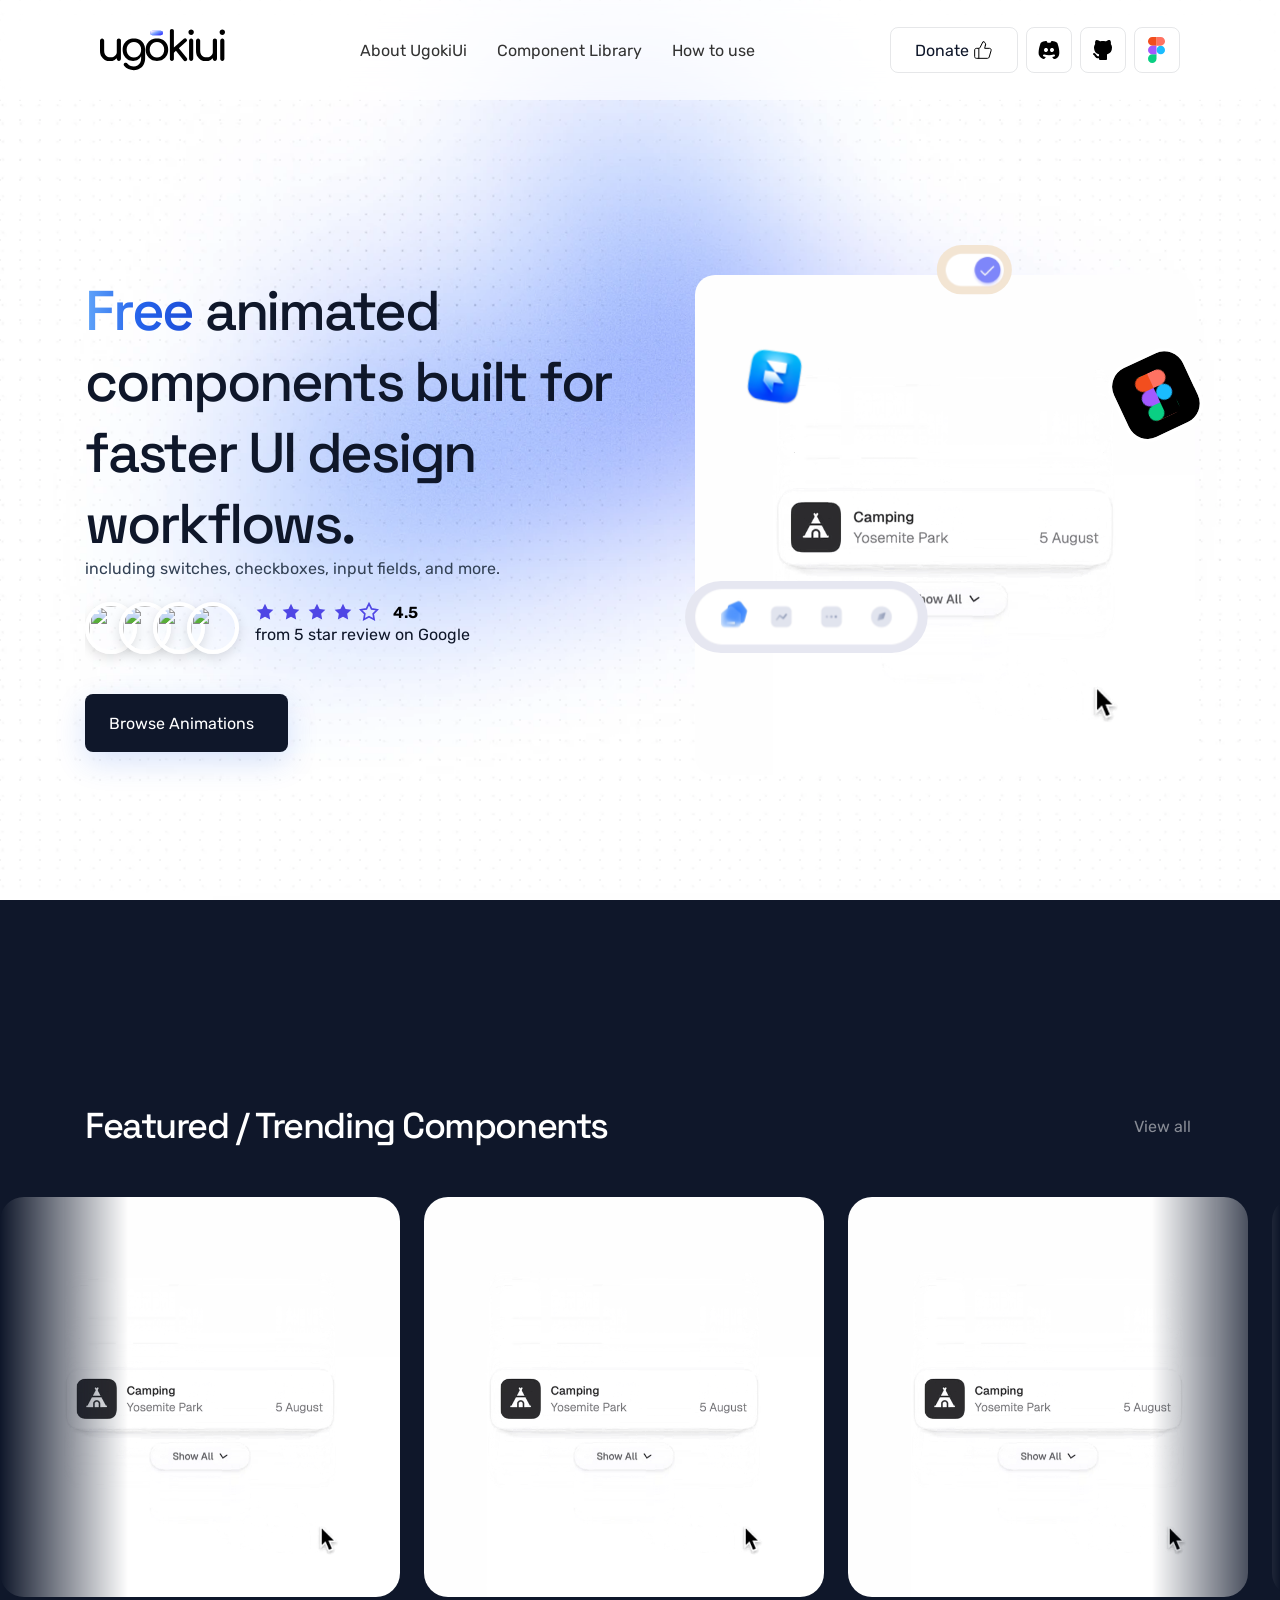
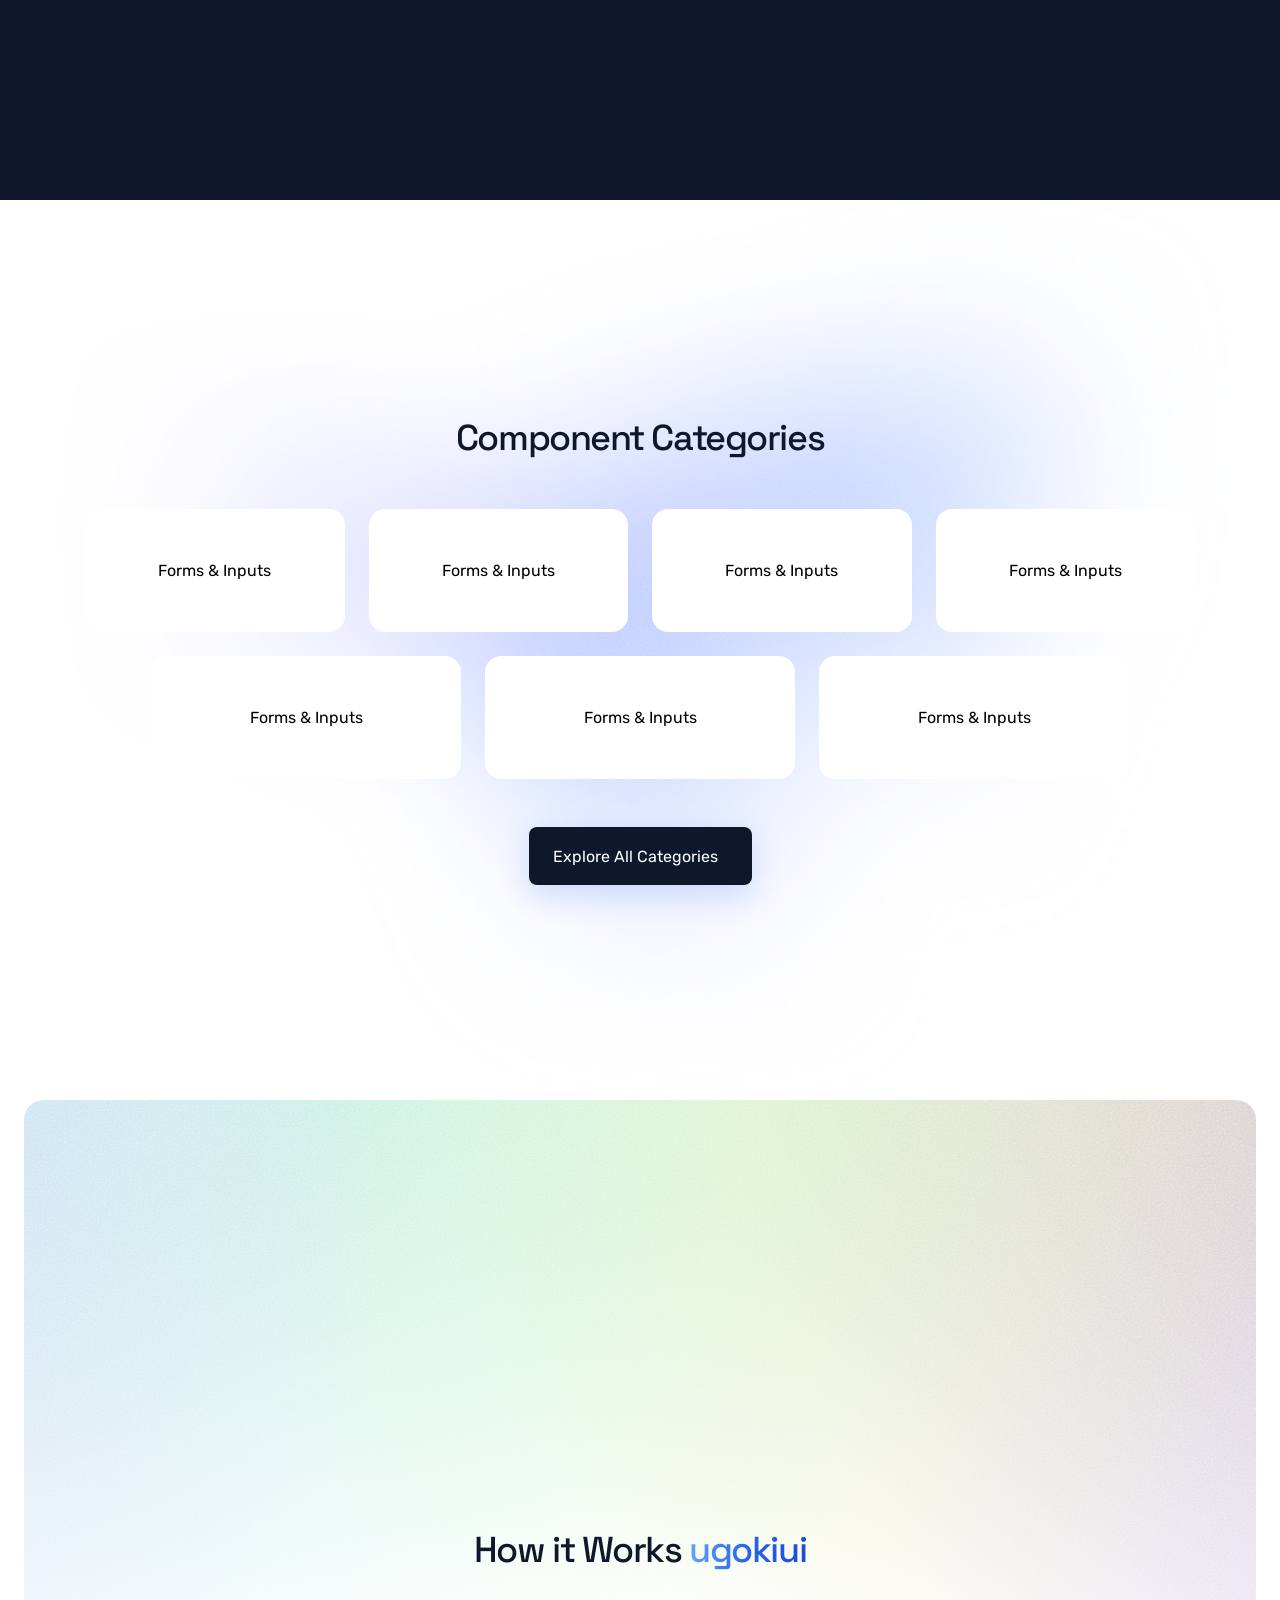
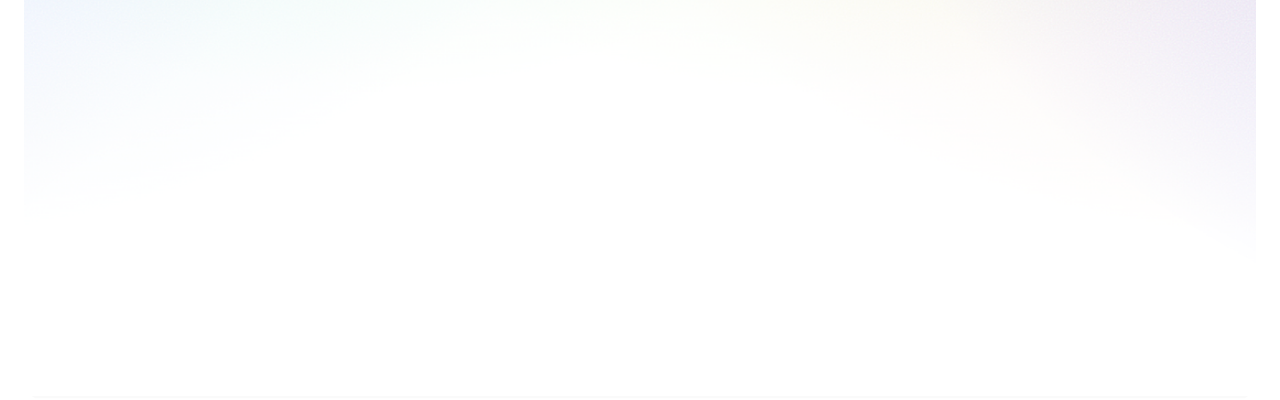
==== index.html @ d713efec "update" ====
<!DOCTYPE html>
<html lang="en">

<head>
    <meta charset="UTF-8">
    <meta name="viewport" content="width=device-width, initial-scale=1.0">
    <title>UgokiUi</title>
    <link rel="stylesheet" href="css/style.css">
    <link href="https://fonts.googleapis.com/css2?family=Comfortaa:wght@300..700&display=swap" rel="stylesheet">
    <link rel="stylesheet" href="https://cdn.jsdelivr.net/npm/@tabler/icons-webfont@latest/dist/tabler-icons.min.css" />
</head>

<body>
    <!-- bg -->
    <canvas id="dotGrid"></canvas>
    <!-- end -->

    <header>
        <a href="/">
            <img src="img/logo.svg" class="logo" alt="">
        </a>
        <div class="d-none d-lg-block">
            <div class="menu">
                <a href="/about.html">About UgokiUi</a>
                <a href="/component-library.html">Component Library</a>
                <a href="/how-to-use.html">How to use</a>
            </div>
        </div>
        <div class="d-none d-lg-block">
            <div class="cta-header">
                <a href="#" class="bt-s-auto g-1">
                    Donate
                    <img src="img/thumb.svg" alt="">
                </a>
                <a href="#" class="bt-icon">
                    <img src="img/discod.svg" alt="">
                </a>
                <a href="#" class="bt-icon">
                    <img src="img/github.svg" alt="">
                </a>
                <a href="#" class="bt-icon">
                    <img src="img/figma.svg" alt="">
                </a>
            </div>
        </div>
        <div class="d-lg-none">
            <a href="#" class="bt-icon" onclick="openMenu()">
                <i class="ti ti-menu-3"></i>
            </a>
        </div>
    </header>

    <!-- offcanvas -->
    <div class="offcanvas-backdrop" id="backdrop" onclick="closeMenu()"></div>
    <!-- Offcanvas -->
    <div class="offcanvas" id="offcanvas">

        <div class="offcanvas-header">

            <button class="close-btn" onclick="closeMenu()">
                ✕
            </button>
        </div>

        <nav class="offcanvas-menu">
            <a href="#">About UgokiUi</a>
            <a href="#">Component Library</a>
            <a href="#">How to use</a>
            <div class="small">
                <a href="#">FAQ</a>
                <a href="#">New Releases</a>
                <a href="#">Donate</a>
                <a href="#">Terms and Conditions</a>
            </div>

            <div class="cta-header d-flex g-2">
                <a href="#" class="bt-icon">
                    <img src="img/discod.svg" alt="">
                </a>
                <a href="#" class="bt-icon">
                    <img src="img/github.svg" alt="">
                </a>
                <a href="#" class="bt-icon">
                    <img src="img/figma.svg" alt="">
                </a>
            </div>
        </nav>

    </div>

    <section class="section-h section-bg top-padding-mb">
        <div class="container">
            <div class="row d-flex align-items-centerw">
                <div class="col-lg-6 text-center text-lg-start">
                    <h1>
                        <span class="gradient-text">Free</span> animated components built for faster UI design
                        workflows.
                    </h1>
                    <p>including switches, checkboxes, input fields, and more.</p>

                    <div class="review-box py-24 d-flex justify-content-center justify-content-lg-start">
                        <div class="avatar-group">
                            <img class="avatar"
                                src="https://images.unsplash.com/photo-1500648767791-00dcc994a43e?q=80&w=300" alt="">
                            <img class="avatar"
                                src="https://images.unsplash.com/photo-1506794778202-cad84cf45f1d?q=80&w=300" alt="">
                            <img class="avatar"
                                src="https://images.unsplash.com/photo-1517841905240-472988babdf9?q=80&w=300" alt="">
                            <img class="avatar"
                                src="https://images.unsplash.com/photo-1494790108377-be9c29b29330?q=80&w=300" alt="">
                        </div>
                        <div class="review-content">
                            <div class="stars">
                                <div class="star-icons">
                                    <svg class="star" viewBox="0 0 24 24">
                                        <path
                                            d="M12 2L15.09 8.26L22 9.27L17 14.14L18.18 21.02L12 17.77L5.82 21.02L7 14.14L2 9.27L8.91 8.26L12 2Z" />
                                    </svg>
                                    <svg class="star" viewBox="0 0 24 24">
                                        <path
                                            d="M12 2L15.09 8.26L22 9.27L17 14.14L18.18 21.02L12 17.77L5.82 21.02L7 14.14L2 9.27L8.91 8.26L12 2Z" />
                                    </svg>
                                    <svg class="star" viewBox="0 0 24 24">
                                        <path
                                            d="M12 2L15.09 8.26L22 9.27L17 14.14L18.18 21.02L12 17.77L5.82 21.02L7 14.14L2 9.27L8.91 8.26L12 2Z" />
                                    </svg>
                                    <svg class="star" viewBox="0 0 24 24">
                                        <path
                                            d="M12 2L15.09 8.26L22 9.27L17 14.14L18.18 21.02L12 17.77L5.82 21.02L7 14.14L2 9.27L8.91 8.26L12 2Z" />
                                    </svg>
                                    <svg class="star-outline" viewBox="0 0 24 24">
                                        <path
                                            d="M12 2L15.09 8.26L22 9.27L17 14.14L18.18 21.02L12 17.77L5.82 21.02L7 14.14L2 9.27L8.91 8.26L12 2Z" />
                                    </svg>
                                </div>
                                <span class="rating">4.5</span>
                            </div>
                            <p class="review-text">
                                from 5 star review on Google
                            </p>
                        </div>
                    </div>

                    <div class="d-flex mt-16 justify-content-center justify-content-lg-start">
                        <a href="#" class="btn-primary">Browse Animations<i class="ti ti-layout-grid"></i></a>
                    </div>
                </div>
                <div class="col-lg-6 d-none d-lg-block">
                    <div class="d-flex justify-content-end position-relative">
                        <div class="overflow-top">
                            <img class="floating-frame" src="img/frame.svg" alt="">
                        </div>
                        <div class="box-anima">
                            <img src="img/animation.gif" class="hero-img" alt="">
                        </div>
                    </div>
                </div>
            </div>
        </div>
    </section>

    <section class="section-h flex-column bg-navy">
        <div class="container">
            <div
                class="d-flex justify-content-between mb-48 flex-column flex-lg-row align-items-center g-4 text-center text-lg-start">
                <h3 class="text-white">Featured / Trending Components</h3>
                <a href="#" class="text-white opacity-50 d-flex align-items-center">View all&nbsp;<i
                        class="ti ti-arrow-up-right"></i></a>
            </div>
        </div>
        <div class="slider-viewport"
            style="width: 100%; overflow: hidden; position: relative; mask-image: linear-gradient(to right, transparent, #000 10%, #000 90%, transparent); -webkit-mask-image: linear-gradient(to right, transparent, #000 10%, #000 90%, transparent);">
            <div class="slider-track"
                style="display: flex; gap: 1.5rem; width: max-content; animation: infiniteScroll 25s linear infinite;">
                <img class="slider-card-img" src="img/animation.gif" alt="Camping Component">
                <img class="slider-card-img" src="img/animation.gif" alt="User Research Accordion">
                <img class="slider-card-img" src="img/animation.gif" alt="Email Notification Component">
                <img class="slider-card-img" src="img/animation.gif" alt="AI Hexagon Generator">
                <img class="slider-card-img" src="img/animation.gif" alt="Camping Component Copy">
                <img class="slider-card-img" src="img/animation.gif" alt="User Research Accordion Copy">
                <img class="slider-card-img" src="img/animation.gif" alt="Email Notification Component Copy">
                <img class="slider-card-img" src="img/animation.gif" alt="AI Hexagon Generator Copy">
            </div>
        </div>
    </section>


    <section class="section-h bg-category position-relative">
        <div class="container">
            <h3 class="text-dark text-center mb-48">Component Categories</h3>
            <div class="d-flex flex-column flex-lg-row g-4 justify-content-center">
                <div class="box-category">Forms & Inputs</div>
                <div class="box-category">Forms & Inputs</div>
                <div class="box-category">Forms & Inputs</div>
                <div class="box-category">Forms & Inputs</div>
            </div>
            <div class="d-flex flex-column flex-lg-row g-4 justify-content-center mt-24">
                <div class="box-category">Forms & Inputs</div>
                <div class="box-category">Forms & Inputs</div>
                <div class="box-category">Forms & Inputs</div>
            </div>
            <div class="d-flex mt-16 justify-content-center mt-48">
                <a href="#" class="btn-primary">Explore All Categories<i class="ti ti-layout-grid"></i></a>
            </div>
        </div>
    </section>


    <section class="section-h p-24">
        <div class="section-c">
            <h3>How it Works <span class="gradient-text">ugokiui</span></h3>
        </div>
    </section>

    <!-- script -->
    <script src="js/main.js"></script>
    <!-- end -->
</body>

</html>
---- css/style.css ----
@charset "UTF-8";
/* =========================
   Basic Typography
========================= */
@import url("https://fonts.googleapis.com/css2?family=Rubik:ital,wght@0,300..900;1,300..900&family=Space+Grotesk:wght@300..700&display=swap");
body {
  margin: 0;
  padding: 0;
}

/* =========================
   Paragraph
========================= */
p {
  margin: 0;
  font-size: 16px;
  color: #334155;
}

/* =========================
   Links
========================= */
a {
  color: inherit;
  text-decoration: none;
  transition: 0.3s ease;
}

a:hover {
  opacity: 0.8;
}

/* =========================
   Lists
========================= */
ul,
ol {
  margin: 0 0 16px 24px;
  padding: 0;
}

li {
  margin-bottom: 8px;
  color: #334155;
}

/* =========================
   Images
========================= */
img {
  max-width: 100%;
  height: auto;
  display: block;
}

/* =========================
   Buttons
========================= */
button {
  font: inherit;
  border: none;
  outline: none;
  cursor: pointer;
  background: none;
}

/* =========================
   Inputs
========================= */
input,
textarea,
select {
  width: 100%;
  font: inherit;
  border-radius: 8px;
  padding: 12px 16px;
  outline: none;
  transition: 0.3s ease;
}

input:focus,
textarea:focus,
select:focus {
  border-color: #2563EB;
  box-shadow: 0 0 0 4px rgba(37, 99, 235, 0.12);
}

/* =========================================
   Opacity Utilities
========================================= */
.opacity-0 {
  opacity: 0;
}

.opacity-10 {
  opacity: 0.1;
}

.opacity-20 {
  opacity: 0.2;
}

.opacity-30 {
  opacity: 0.3;
}

.opacity-40 {
  opacity: 0.4;
}

.opacity-50 {
  opacity: 0.5;
}

.opacity-60 {
  opacity: 0.6;
}

.opacity-70 {
  opacity: 0.7;
}

.opacity-80 {
  opacity: 0.8;
}

.opacity-90 {
  opacity: 0.9;
}

.opacity-100 {
  opacity: 1;
}

/* =========================================
   Responsive Opacity
========================================= */
/* SM */
@media (min-width: 576px) {
  .opacity-sm-0 {
    opacity: 0;
  }
  .opacity-sm-25 {
    opacity: 0.25;
  }
  .opacity-sm-50 {
    opacity: 0.5;
  }
  .opacity-sm-75 {
    opacity: 0.75;
  }
  .opacity-sm-100 {
    opacity: 1;
  }
}
/* MD */
@media (min-width: 768px) {
  .opacity-md-0 {
    opacity: 0;
  }
  .opacity-md-25 {
    opacity: 0.25;
  }
  .opacity-md-50 {
    opacity: 0.5;
  }
  .opacity-md-75 {
    opacity: 0.75;
  }
  .opacity-md-100 {
    opacity: 1;
  }
}
/* LG */
@media (min-width: 992px) {
  .opacity-lg-0 {
    opacity: 0;
  }
  .opacity-lg-25 {
    opacity: 0.25;
  }
  .opacity-lg-50 {
    opacity: 0.5;
  }
  .opacity-lg-75 {
    opacity: 0.75;
  }
  .opacity-lg-100 {
    opacity: 1;
  }
}
/* XL */
@media (min-width: 1200px) {
  .opacity-xl-0 {
    opacity: 0;
  }
  .opacity-xl-25 {
    opacity: 0.25;
  }
  .opacity-xl-50 {
    opacity: 0.5;
  }
  .opacity-xl-75 {
    opacity: 0.75;
  }
  .opacity-xl-100 {
    opacity: 1;
  }
}
.bt-icon {
  display: flex;
  align-items: center;
  justify-content: center;
  width: 46px;
  height: 46px;
  border-radius: var(--xs);
  border: 1px solid rgba(15, 23, 42, 0.1);
  color: var(--black);
  transition: background-color 0.3s ease;
  font-size: 24px;
}
.bt-icon:hover {
  background: rgba(15, 23, 42, 0.05);
  opacity: 0.8;
}

.bt-s-auto {
  display: flex;
  align-items: center;
  justify-content: center;
  width: -moz-fit-content;
  width: fit-content;
  padding: 0px var(--md);
  height: 46px;
  border-radius: var(--xs);
  border: 1px solid rgba(15, 23, 42, 0.1);
  color: var(--black);
  transition: background-color 0.3s ease;
}
.bt-s-auto:hover {
  background: rgba(15, 23, 42, 0.05);
  opacity: 0.8;
}

.btn-primary {
  display: flex;
  flex-direction: row;
  justify-content: center;
  align-items: center;
  padding: 16px 24px;
  gap: 10px;
  width: -moz-fit-content;
  width: fit-content;
  height: 58px;
  background: #0F172A;
  border-radius: 8px;
  flex: none;
  order: 2;
  flex-grow: 0;
  color: var(--white);
  transition: all 0.2s cubic-bezier(0.4, 0, 0.2, 1);
  box-shadow: 0 10px 30px rgba(37, 99, 235, 0.18);
}
.btn-primary i {
  transition: all 0.2s cubic-bezier(0.4, 0, 0.2, 1);
}
.btn-primary:hover {
  background-color: var(--color-primary);
}
.btn-primary:hover i {
  padding-left: 4px;
}

header {
  position: fixed;
  top: 0;
  left: 0;
  width: 100%;
  z-index: 9999;
  background: rgba(255, 255, 255, 0.6);
  backdrop-filter: blur(16px);
  height: 100px;
  padding: 0px var(--md);
  display: flex;
  align-items: center;
  justify-content: space-between;
}
header .menu {
  display: flex;
  align-items: center;
  gap: 30px;
}
header .menu a {
  font-size: 16px;
  font-weight: 400;
  color: #333;
  transition: color 0.3s ease;
}
header .menu a:hover {
  color: #007BFF;
}
header .cta-header {
  display: flex;
  align-items: center;
  gap: var(--xs);
}
header .logo {
  height: 32px;
}
@media (min-width: 992px) {
  header .logo {
    height: 42px;
  }
}
@media (min-width: 992px) {
  header {
    padding: 0px 100px;
  }
}

:root {
  /* Primary Colors */
  --color-primary: #2563eb;
  --color-primary-light: #60a5fa;
  --color-primary-dark: #1d4ed8;
  /* Secondary Colors */
  --color-secondary: #7c3aed;
  --color-secondary-light: #a78bfa;
  --color-secondary-dark: #5b21b6;
  /* Neutral Colors */
  --white: #ffffff;
  --black: #0F172A;
  /* Gray Scale */
  --color-gray-50: #f9fafb;
  --color-gray-100: #f3f4f6;
  --color-gray-200: #e5e7eb;
  --color-gray-300: #d1d5db;
  --color-gray-400: #9ca3af;
  --color-gray-500: #6b7280;
  --color-gray-600: #4b5563;
  --color-gray-700: #374151;
  --color-gray-800: #1f2937;
  --color-gray-900: #111827;
  /* Status Colors */
  --color-success: #16a34a;
  --color-warning: #f59e0b;
  --color-danger: #dc2626;
  --color-info: #0ea5e9;
  /* Background Colors */
  --color-bg: #ffffff;
  --color-bg-secondary: #f3f4f6;
  /* Text Colors */
  --color-text: #111827;
  --color-text-light: #6b7280;
  --color-heading: #000000;
  /* Border */
  --color-border: #e5e7eb;
}

.bg-navy {
  background-color: #0F172A;
}

.text-white {
  color: var(--white);
}

body {
  margin: 0;
  font-family: "Rubik", sans-serif;
}

h1,
h2,
h3,
h4,
h5,
h6 {
  font-family: "Space Grotesk", sans-serif;
  margin: 0;
}

h1 {
  font-style: normal;
  font-weight: 500;
  font-size: 36px;
  letter-spacing: -0.04em;
  color: var(--black);
}
@media (min-width: 992px) {
  h1 {
    font-size: 56px;
  }
}

h3 {
  font-style: normal;
  font-weight: 500;
  font-size: 26px;
  letter-spacing: -0.04em;
  color: var(--black);
}
@media (min-width: 992px) {
  h3 {
    font-size: 36px;
  }
}

.gradient-text {
  background: linear-gradient(90deg, #60A5FA 0%, #2563EB 50%, #1D4ED8 100%);
  -webkit-background-clip: text;
  -webkit-text-fill-color: transparent;
  background-clip: text;
  color: transparent;
}

/* =========================================
   Text Align Responsive
========================================= */
/* XS */
.text-start {
  text-align: left;
}

.text-center {
  text-align: center;
}

.text-end {
  text-align: right;
}

/* SM */
@media (min-width: 576px) {
  .text-sm-start {
    text-align: left;
  }
  .text-sm-center {
    text-align: center;
  }
  .text-sm-end {
    text-align: right;
  }
}
/* MD */
@media (min-width: 768px) {
  .text-md-start {
    text-align: left;
  }
  .text-md-center {
    text-align: center;
  }
  .text-md-end {
    text-align: right;
  }
}
/* LG */
@media (min-width: 992px) {
  .text-lg-start {
    text-align: left;
  }
  .text-lg-center {
    text-align: center;
  }
  .text-lg-end {
    text-align: right;
  }
}
/* XL */
@media (min-width: 1200px) {
  .text-xl-start {
    text-align: left;
  }
  .text-xl-center {
    text-align: center;
  }
  .text-xl-end {
    text-align: right;
  }
}
.section-h {
  height: auto;
  padding: 100px 0px;
  width: 100%;
  display: flex;
  align-items: center;
  justify-content: center;
}
@media (min-width: 992px) {
  .section-h {
    height: 100vh;
    padding: 0px;
  }
}

.section-bg {
  background-image: url(../img/banner-bg.webp);
  background-position: center;
  background-size: cover;
}

.top-padding-mb {
  padding-top: 150px;
}

.bg-category {
  background-image: url(../img/bg-category.png);
  background-position: center;
  background-size: cover;
}

.box-category {
  width: 100%;
  height: 123px;
  background: #FFFFFF;
  border: 2px solid rgba(255, 255, 255, 0.4);
  border-radius: 16px;
  display: flex;
  align-items: center;
  justify-content: center;
}
@media (min-width: 992px) {
  .box-category {
    width: 310px;
  }
}

.section-c {
  background-image: url(../img/bg-steps.png);
  background-size: cover;
  background-position: center;
  width: 100%;
  height: 100vh;
  display: flex;
  justify-content: center;
  align-items: center;
  border-radius: 20px;
}

canvas {
  display: none;
  position: absolute;
  top: 0;
  left: 0;
}

@media (min-width: 992px) {
  canvas {
    display: block;
    top: 0;
    left: 0;
  }
}
.box-anima {
  max-width: 500px;
  height: 500px;
  overflow: hidden;
  border-radius: 20px;
  position: relative;
}

.overflow-top {
  position: absolute;
  top: -30px;
  left: 30px;
  width: 100%;
  height: 100%;
  z-index: 999;
}

/* =========================
   Smooth Floating Animation
========================= */
.floating-frame {
  display: block;
  animation: floating 6s ease-in-out infinite;
  will-change: transform;
}

/* =========================
   Animation
========================= */
@keyframes floating {
  0% {
    transform: translateY(0px) rotate(0deg);
  }
  50% {
    transform: translateY(-12px) rotate(1deg);
  }
  100% {
    transform: translateY(0px) rotate(0deg);
  }
}
/* Stop the scrolling loop when a user hovers over the images */
.slider-track:hover {
  animation-play-state: paused !important;
}

/* Standardized Card Image Dimensions & Styling */
.slider-card-img {
  width: 400px;
  height: 400px;
  -o-object-fit: contain;
     object-fit: contain;
  /* Ensures images scale cleanly without clipping */
  border-radius: 24px;
  flex-shrink: 0;
  -webkit-user-select: none;
     -moz-user-select: none;
          user-select: none;
  /* Prevents dragging glitches while clicking around */
}

/* Core Infinite Scroll Animation */
@keyframes infiniteScroll {
  0% {
    transform: translateX(0);
  }
  100% {
    /* Calculations: 4 distinct images * 320px width + 4 gaps * 24px (1.5rem) = -1376px */
    transform: translateX(-1376px);
  }
}
/* Space for scrolling */
.scroll-section {
  opacity: 0;
  transform: scale(0.8);
  transition: all 0.8s ease;
}

.scroll-section.show {
  opacity: 1;
  transform: scale(1);
}

/* =========================
   Menu Button
========================= */
.menu-btn {
  margin: 40px;
  padding: 14px 24px;
  border: none;
  border-radius: 12px;
  background: #0F172A;
  color: #ffffff;
  font-size: 16px;
  font-weight: 600;
  cursor: pointer;
  transition: background 0.3s ease, transform 0.3s ease;
}

.menu-btn:hover {
  transform: translateY(-2px);
}

/* =========================
   Backdrop
========================= */
.offcanvas-backdrop {
  position: fixed;
  inset: 0;
  background: rgba(15, 23, 42, 0.35);
  backdrop-filter: blur(10px);
  -webkit-backdrop-filter: blur(10px);
  opacity: 0;
  visibility: hidden;
  transition: opacity 0.35s ease, visibility 0.35s ease;
  z-index: 999;
}

.offcanvas-backdrop.active {
  opacity: 1;
  visibility: visible;
}

/* =========================
   Offcanvas
========================= */
.offcanvas {
  position: fixed;
  inset: 0;
  width: 100%;
  height: 100vh;
  padding: 32px;
  background: rgba(255, 255, 255, 0.75);
  backdrop-filter: blur(18px);
  -webkit-backdrop-filter: blur(18px);
  border-left: 1px solid rgba(255, 255, 255, 0.2);
  opacity: 0;
  visibility: hidden;
  transform: scale(0.96);
  transition: opacity 0.35s ease, transform 0.35s ease, visibility 0.35s ease;
  z-index: 11111;
  overflow-y: auto;
  box-shadow: 0 10px 40px rgba(0, 0, 0, 0.15);
}
.offcanvas .cta-header {
  padding: 0px 18px;
  margin-top: 24px;
}

.offcanvas.active {
  opacity: 1;
  visibility: visible;
  transform: scale(1);
}

/* =========================
   Header
========================= */
.offcanvas-header {
  display: flex;
  align-items: center;
  justify-content: flex-end;
  margin-bottom: 40px;
}

/* =========================
   Close Button
========================= */
.close-btn {
  width: 42px;
  height: 42px;
  display: flex;
  align-items: center;
  justify-content: center;
  border: none;
  border-radius: 50%;
  background: #e2e8f0;
  color: #0F172A;
  cursor: pointer;
  font-size: 18px;
  transition: background 0.3s ease, transform 0.3s ease;
}

.close-btn:hover {
  background: #cbd5e1;
  transform: rotate(90deg);
}

/* =========================
   Navigation
========================= */
.offcanvas-menu {
  display: flex;
  flex-direction: column;
}

/* Main Links */
.offcanvas-menu > a {
  display: block;
  padding: 14px 18px;
  border-radius: 14px;
  text-decoration: none;
  color: #0F172A;
  font-size: 32px;
  font-weight: 500;
  opacity: 0;
  transform: translateY(24px);
  transition: opacity 0.5s ease, transform 0.5s ease, background 0.3s ease;
}

/* Hover */
.offcanvas-menu > a:hover {
  background: rgba(15, 23, 42, 0.08);
  transform: translateX(4px);
}

/* Show Animation */
.offcanvas.active .offcanvas-menu > a {
  opacity: 1;
  transform: translateY(0);
}

/* Delay */
.offcanvas.active .offcanvas-menu > a:nth-child(1) {
  transition-delay: 0.1s;
}

.offcanvas.active .offcanvas-menu > a:nth-child(2) {
  transition-delay: 0.2s;
}

.offcanvas.active .offcanvas-menu > a:nth-child(3) {
  transition-delay: 0.3s;
}

.offcanvas.active .offcanvas-menu > a:nth-child(4) {
  transition-delay: 0.4s;
}

/* =========================
   Small Menu
========================= */
.small {
  display: flex;
  flex-direction: column;
  gap: 4px;
  margin-top: 32px;
}

/* Small Links */
.small a {
  display: block;
  padding: 8px 18px;
  border-radius: 12px;
  text-decoration: none;
  color: #0F172A;
  font-size: 16px;
  font-weight: 400;
  opacity: 0;
  transform: translateY(20px);
  transition: opacity 0.5s ease, transform 0.5s ease, background 0.3s ease;
}

/* Hover */
.small a:hover {
  background: rgba(15, 23, 42, 0.08);
  transform: translateX(4px);
}

/* Show Animation */
.offcanvas.active .small a {
  opacity: 1;
  transform: translateY(0);
}

/* Delay */
.offcanvas.active .small a:nth-child(1) {
  transition-delay: 0.5s;
}

.offcanvas.active .small a:nth-child(2) {
  transition-delay: 0.6s;
}

.offcanvas.active .small a:nth-child(3) {
  transition-delay: 0.7s;
}

.offcanvas.active .cta-header a:nth-child(3) {
  transition-delay: 0.8s;
}

/* =========================
   Mobile
========================= */
@media (max-width: 576px) {
  .offcanvas {
    padding: 24px;
  }
  .offcanvas-menu > a {
    font-size: 28px;
  }
  .small {
    margin-top: 24px;
  }
  .small a {
    font-size: 15px;
  }
}
/* =========================================
   Bootstrap Style Grid System (Mobile First)
   ========================================= */
/* Reset */
*,
*::before,
*::after {
  box-sizing: border-box;
}

/* Container */
.container,
.container-fluid {
  width: 100%;
  padding-right: 15px;
  padding-left: 15px;
  margin-right: auto;
  margin-left: auto;
}

/* Fixed Containers */
@media (min-width: 576px) {
  .container {
    max-width: 540px;
  }
}
@media (min-width: 768px) {
  .container {
    max-width: 720px;
  }
}
@media (min-width: 992px) {
  .container {
    max-width: 960px;
  }
}
@media (min-width: 1200px) {
  .container {
    max-width: 1140px;
  }
}
@media (min-width: 1400px) {
  .container {
    max-width: 1320px;
  }
}
/* Row */
.row {
  display: flex;
  flex-wrap: wrap;
  margin-right: -15px;
  margin-left: -15px;
}

/* Columns Base */
[class*=col-] {
  position: relative;
  width: 100%;
  padding-right: 15px;
  padding-left: 15px;
}

/* =========================================
   Extra Small (default)
   ========================================= */
.col-1 {
  width: 8.333333%;
}

.col-2 {
  width: 16.666667%;
}

.col-3 {
  width: 25%;
}

.col-4 {
  width: 33.333333%;
}

.col-5 {
  width: 41.666667%;
}

.col-6 {
  width: 50%;
}

.col-7 {
  width: 58.333333%;
}

.col-8 {
  width: 66.666667%;
}

.col-9 {
  width: 75%;
}

.col-10 {
  width: 83.333333%;
}

.col-11 {
  width: 91.666667%;
}

.col-12 {
  width: 100%;
}

/* =========================================
   Small ≥576px
   ========================================= */
@media (min-width: 576px) {
  .col-sm-1 {
    width: 8.333333%;
  }
  .col-sm-2 {
    width: 16.666667%;
  }
  .col-sm-3 {
    width: 25%;
  }
  .col-sm-4 {
    width: 33.333333%;
  }
  .col-sm-5 {
    width: 41.666667%;
  }
  .col-sm-6 {
    width: 50%;
  }
  .col-sm-7 {
    width: 58.333333%;
  }
  .col-sm-8 {
    width: 66.666667%;
  }
  .col-sm-9 {
    width: 75%;
  }
  .col-sm-10 {
    width: 83.333333%;
  }
  .col-sm-11 {
    width: 91.666667%;
  }
  .col-sm-12 {
    width: 100%;
  }
}
/* =========================================
   Medium ≥768px
   ========================================= */
@media (min-width: 768px) {
  .col-md-1 {
    width: 8.333333%;
  }
  .col-md-2 {
    width: 16.666667%;
  }
  .col-md-3 {
    width: 25%;
  }
  .col-md-4 {
    width: 33.333333%;
  }
  .col-md-5 {
    width: 41.666667%;
  }
  .col-md-6 {
    width: 50%;
  }
  .col-md-7 {
    width: 58.333333%;
  }
  .col-md-8 {
    width: 66.666667%;
  }
  .col-md-9 {
    width: 75%;
  }
  .col-md-10 {
    width: 83.333333%;
  }
  .col-md-11 {
    width: 91.666667%;
  }
  .col-md-12 {
    width: 100%;
  }
}
/* =========================================
   Large ≥992px
   ========================================= */
@media (min-width: 992px) {
  .col-lg-1 {
    width: 8.333333%;
  }
  .col-lg-2 {
    width: 16.666667%;
  }
  .col-lg-3 {
    width: 25%;
  }
  .col-lg-4 {
    width: 33.333333%;
  }
  .col-lg-5 {
    width: 41.666667%;
  }
  .col-lg-6 {
    width: 50%;
  }
  .col-lg-7 {
    width: 58.333333%;
  }
  .col-lg-8 {
    width: 66.666667%;
  }
  .col-lg-9 {
    width: 75%;
  }
  .col-lg-10 {
    width: 83.333333%;
  }
  .col-lg-11 {
    width: 91.666667%;
  }
  .col-lg-12 {
    width: 100%;
  }
}
/* =========================================
   Extra Large ≥1200px
   ========================================= */
@media (min-width: 1200px) {
  .col-xl-1 {
    width: 8.333333%;
  }
  .col-xl-2 {
    width: 16.666667%;
  }
  .col-xl-3 {
    width: 25%;
  }
  .col-xl-4 {
    width: 33.333333%;
  }
  .col-xl-5 {
    width: 41.666667%;
  }
  .col-xl-6 {
    width: 50%;
  }
  .col-xl-7 {
    width: 58.333333%;
  }
  .col-xl-8 {
    width: 66.666667%;
  }
  .col-xl-9 {
    width: 75%;
  }
  .col-xl-10 {
    width: 83.333333%;
  }
  .col-xl-11 {
    width: 91.666667%;
  }
  .col-xl-12 {
    width: 100%;
  }
}
/* =========================================
   XXL ≥1400px
   ========================================= */
@media (min-width: 1400px) {
  .col-xxl-1 {
    width: 8.333333%;
  }
  .col-xxl-2 {
    width: 16.666667%;
  }
  .col-xxl-3 {
    width: 25%;
  }
  .col-xxl-4 {
    width: 33.333333%;
  }
  .col-xxl-5 {
    width: 41.666667%;
  }
  .col-xxl-6 {
    width: 50%;
  }
  .col-xxl-7 {
    width: 58.333333%;
  }
  .col-xxl-8 {
    width: 66.666667%;
  }
  .col-xxl-9 {
    width: 75%;
  }
  .col-xxl-10 {
    width: 83.333333%;
  }
  .col-xxl-11 {
    width: 91.666667%;
  }
  .col-xxl-12 {
    width: 100%;
  }
}
/* =========================================
   Auto Columns
   ========================================= */
.col {
  flex: 1 0 0%;
}

/* =========================================
   Alignment Utilities
   ========================================= */
.justify-content-start {
  justify-content: flex-start;
}

.justify-content-center {
  justify-content: center;
}

.justify-content-end {
  justify-content: flex-end;
}

.justify-content-between {
  justify-content: space-between;
}

.align-items-start {
  align-items: flex-start;
}

.align-items-center {
  align-items: center;
}

.align-items-end {
  align-items: flex-end;
}

/* =========================================
   Gap Utilities
   ========================================= */
.g-0 {
  gap: 0;
}

.g-1 {
  gap: 0.25rem;
}

.g-2 {
  gap: 0.5rem;
}

.g-3 {
  gap: 1rem;
}

.g-4 {
  gap: 1.5rem;
}

.g-5 {
  gap: 3rem;
}

/* =========================================
   Display Utilities
   xs = default
   sm = 576px
   md = 768px
   lg = 992px
   xl = 1200px
========================================= */
/* XS (Default) */
.d-none {
  display: none;
}

.d-block {
  display: block;
}

.d-flex {
  display: flex;
}

.d-inline {
  display: inline;
}

/* SM */
@media (min-width: 576px) {
  .d-sm-none {
    display: none;
  }
  .d-sm-block {
    display: block;
  }
  .d-sm-flex {
    display: flex;
  }
  .d-sm-inline {
    display: inline;
  }
}
/* MD */
@media (min-width: 768px) {
  .d-md-none {
    display: none;
  }
  .d-md-block {
    display: block;
  }
  .d-md-flex {
    display: flex;
  }
  .d-md-inline {
    display: inline;
  }
}
/* LG */
@media (min-width: 992px) {
  .d-lg-none {
    display: none;
  }
  .d-lg-block {
    display: block;
  }
  .d-lg-flex {
    display: flex;
  }
  .d-lg-inline {
    display: inline;
  }
}
/* XL */
@media (min-width: 1200px) {
  .d-xl-none {
    display: none;
  }
  .d-xl-block {
    display: block;
  }
  .d-xl-flex {
    display: flex;
  }
  .d-xl-inline {
    display: inline;
  }
}
:root {
  /* Spacing Scale */
  --xs: 8px;
  --sm: 16px;
  --md: 24px;
  --lg: 46px;
  --xl: 96px;
}

/* =========================
   Review Box
========================= */
.review-box {
  display: flex;
  align-items: center;
  gap: 16px;
  position: relative;
  overflow: hidden;
}

/* Dot Pattern */
.review-box::before {
  content: "";
  position: absolute;
  inset: 0;
  background-image: radial-gradient(rgba(15, 23, 42, 0.08) 1px, transparent 1px);
  background-size: 20px 20px;
  opacity: 0.4;
  pointer-events: none;
}

/* =========================
   Avatars
========================= */
.avatar-group {
  display: flex;
  align-items: center;
  position: relative;
  z-index: 2;
}

.avatar {
  width: 52px;
  height: 52px;
  -o-object-fit: cover;
     object-fit: cover;
  border-radius: 50%;
  border: 4px solid #ffffff;
  margin-left: -18px;
  box-shadow: 0 4px 12px rgba(0, 0, 0, 0.12);
}

.avatar:first-child {
  margin-left: 0;
}

/* =========================
   Content
========================= */
.review-content {
  position: relative;
  z-index: 2;
}

.stars {
  display: flex;
  align-items: center;
  gap: 14px;
  margin-bottom: 2px;
}

.star-icons {
  display: flex;
  gap: 6px;
}

.star {
  width: 20px;
  height: 20px;
  fill: #4F46E5;
}

.star-outline {
  width: 20px;
  height: 20px;
  fill: none;
  stroke: #4F46E5;
  stroke-width: 2;
}

.rating {
  font-size: 16px;
  font-weight: 600;
  color: #000000;
}

.review-text {
  font-size: 16px;
  line-height: 1.4;
  color: #0F172A;
}

/* =========================
   Responsive
========================= */
@media (max-width: 768px) {
  .review-box {
    flex-direction: column;
    gap: 20px;
  }
  .avatar {
    width: 50px;
    height: 50px;
  }
  .star,
  .star-outline {
    width: 20px;
    height: 20px;
  }
  .rating {
    font-size: 24px;
  }
  .review-text {
    font-size: 16px;
  }
}
@media (min-width: 992px) {
  .review-box {
    align-items: flex-start;
  }
}
/* =========================================
   Responsive Spacing Utilities

   xs = default
   sm = 576px
   md = 768px
   lg = 992px
   xl = 1200px
========================================= */
/* =========================================
   XS (Default)
========================================= */
/* Padding */
.p-4 {
  padding: 4px;
}

.p-8 {
  padding: 8px;
}

.p-16 {
  padding: 16px;
}

.p-24 {
  padding: 24px;
}

.p-48 {
  padding: 48px;
}

.p-96 {
  padding: 96px;
}

/* Padding Top */
.pt-4 {
  padding-top: 4px;
}

.pt-8 {
  padding-top: 8px;
}

.pt-16 {
  padding-top: 16px;
}

.pt-24 {
  padding-top: 24px;
}

.pt-48 {
  padding-top: 48px;
}

.pt-96 {
  padding-top: 96px;
}

/* Padding Bottom */
.pb-4 {
  padding-bottom: 4px;
}

.pb-8 {
  padding-bottom: 8px;
}

.pb-16 {
  padding-bottom: 16px;
}

.pb-24 {
  padding-bottom: 24px;
}

.pb-48 {
  padding-bottom: 48px;
}

.pb-96 {
  padding-bottom: 96px;
}

/* Padding Left */
.pl-4 {
  padding-left: 4px;
}

.pl-8 {
  padding-left: 8px;
}

.pl-16 {
  padding-left: 16px;
}

.pl-24 {
  padding-left: 24px;
}

.pl-48 {
  padding-left: 48px;
}

.pl-96 {
  padding-left: 96px;
}

/* Padding Right */
.pr-4 {
  padding-right: 4px;
}

.pr-8 {
  padding-right: 8px;
}

.pr-16 {
  padding-right: 16px;
}

.pr-24 {
  padding-right: 24px;
}

.pr-48 {
  padding-right: 48px;
}

.pr-96 {
  padding-right: 96px;
}

/* Margin */
.m-4 {
  margin: 4px;
}

.m-8 {
  margin: 8px;
}

.m-16 {
  margin: 16px;
}

.m-24 {
  margin: 24px;
}

.m-48 {
  margin: 48px;
}

.m-96 {
  margin: 96px;
}

/* Margin Top */
.mt-4 {
  margin-top: 4px;
}

.mt-8 {
  margin-top: 8px;
}

.mt-16 {
  margin-top: 16px;
}

.mt-24 {
  margin-top: 24px;
}

.mt-48 {
  margin-top: 48px;
}

.mt-96 {
  margin-top: 96px;
}

/* Margin Bottom */
.mb-4 {
  margin-bottom: 4px;
}

.mb-8 {
  margin-bottom: 8px;
}

.mb-16 {
  margin-bottom: 16px;
}

.mb-24 {
  margin-bottom: 24px;
}

.mb-48 {
  margin-bottom: 48px;
}

.mb-96 {
  margin-bottom: 96px;
}

/* =========================================
   SM ≥576px
========================================= */
@media (min-width: 576px) {
  .p-sm-4 {
    padding: 4px;
  }
  .p-sm-8 {
    padding: 8px;
  }
  .p-sm-16 {
    padding: 16px;
  }
  .p-sm-24 {
    padding: 24px;
  }
  .p-sm-48 {
    padding: 48px;
  }
  .p-sm-96 {
    padding: 96px;
  }
  .m-sm-4 {
    margin: 4px;
  }
  .m-sm-8 {
    margin: 8px;
  }
  .m-sm-16 {
    margin: 16px;
  }
  .m-sm-24 {
    margin: 24px;
  }
  .m-sm-48 {
    margin: 48px;
  }
  .m-sm-96 {
    margin: 96px;
  }
}
/* =========================================
   MD ≥768px
========================================= */
@media (min-width: 768px) {
  .p-md-4 {
    padding: 4px;
  }
  .p-md-8 {
    padding: 8px;
  }
  .p-md-16 {
    padding: 16px;
  }
  .p-md-24 {
    padding: 24px;
  }
  .p-md-48 {
    padding: 48px;
  }
  .p-md-96 {
    padding: 96px;
  }
  .m-md-4 {
    margin: 4px;
  }
  .m-md-8 {
    margin: 8px;
  }
  .m-md-16 {
    margin: 16px;
  }
  .m-md-24 {
    margin: 24px;
  }
  .m-md-48 {
    margin: 48px;
  }
  .m-md-96 {
    margin: 96px;
  }
}
/* =========================================
   LG ≥992px
========================================= */
@media (min-width: 992px) {
  .p-lg-4 {
    padding: 4px;
  }
  .p-lg-8 {
    padding: 8px;
  }
  .p-lg-16 {
    padding: 16px;
  }
  .p-lg-24 {
    padding: 24px;
  }
  .p-lg-48 {
    padding: 48px;
  }
  .p-lg-96 {
    padding: 96px;
  }
  .m-lg-4 {
    margin: 4px;
  }
  .m-lg-8 {
    margin: 8px;
  }
  .m-lg-16 {
    margin: 16px;
  }
  .m-lg-24 {
    margin: 24px;
  }
  .m-lg-48 {
    margin: 48px;
  }
  .m-lg-96 {
    margin: 96px;
  }
}
/* =========================================
   XL ≥1200px
========================================= */
@media (min-width: 1200px) {
  .p-xl-4 {
    padding: 4px;
  }
  .p-xl-8 {
    padding: 8px;
  }
  .p-xl-16 {
    padding: 16px;
  }
  .p-xl-24 {
    padding: 24px;
  }
  .p-xl-48 {
    padding: 48px;
  }
  .p-xl-96 {
    padding: 96px;
  }
  .m-xl-4 {
    margin: 4px;
  }
  .m-xl-8 {
    margin: 8px;
  }
  .m-xl-16 {
    margin: 16px;
  }
  .m-xl-24 {
    margin: 24px;
  }
  .m-xl-48 {
    margin: 48px;
  }
  .m-xl-96 {
    margin: 96px;
  }
}
/* =========================================
   PY (Padding Y Axis)
========================================= */
/* XS */
.py-4 {
  padding-top: 4px;
  padding-bottom: 4px;
}

.py-8 {
  padding-top: 8px;
  padding-bottom: 8px;
}

.py-16 {
  padding-top: 16px;
  padding-bottom: 16px;
}

.py-24 {
  padding-top: 24px;
  padding-bottom: 24px;
}

.py-48 {
  padding-top: 48px;
  padding-bottom: 48px;
}

.py-96 {
  padding-top: 96px;
  padding-bottom: 96px;
}

/* SM */
@media (min-width: 576px) {
  .py-sm-4 {
    padding-top: 4px;
    padding-bottom: 4px;
  }
  .py-sm-8 {
    padding-top: 8px;
    padding-bottom: 8px;
  }
  .py-sm-16 {
    padding-top: 16px;
    padding-bottom: 16px;
  }
  .py-sm-24 {
    padding-top: 24px;
    padding-bottom: 24px;
  }
  .py-sm-48 {
    padding-top: 48px;
    padding-bottom: 48px;
  }
  .py-sm-96 {
    padding-top: 96px;
    padding-bottom: 96px;
  }
}
/* MD */
@media (min-width: 768px) {
  .py-md-4 {
    padding-top: 4px;
    padding-bottom: 4px;
  }
  .py-md-8 {
    padding-top: 8px;
    padding-bottom: 8px;
  }
  .py-md-16 {
    padding-top: 16px;
    padding-bottom: 16px;
  }
  .py-md-24 {
    padding-top: 24px;
    padding-bottom: 24px;
  }
  .py-md-48 {
    padding-top: 48px;
    padding-bottom: 48px;
  }
  .py-md-96 {
    padding-top: 96px;
    padding-bottom: 96px;
  }
}
/* LG */
@media (min-width: 992px) {
  .py-lg-4 {
    padding-top: 4px;
    padding-bottom: 4px;
  }
  .py-lg-8 {
    padding-top: 8px;
    padding-bottom: 8px;
  }
  .py-lg-16 {
    padding-top: 16px;
    padding-bottom: 16px;
  }
  .py-lg-24 {
    padding-top: 24px;
    padding-bottom: 24px;
  }
  .py-lg-48 {
    padding-top: 48px;
    padding-bottom: 48px;
  }
  .py-lg-96 {
    padding-top: 96px;
    padding-bottom: 96px;
  }
}
/* XL */
@media (min-width: 1200px) {
  .py-xl-4 {
    padding-top: 4px;
    padding-bottom: 4px;
  }
  .py-xl-8 {
    padding-top: 8px;
    padding-bottom: 8px;
  }
  .py-xl-16 {
    padding-top: 16px;
    padding-bottom: 16px;
  }
  .py-xl-24 {
    padding-top: 24px;
    padding-bottom: 24px;
  }
  .py-xl-48 {
    padding-top: 48px;
    padding-bottom: 48px;
  }
  .py-xl-96 {
    padding-top: 96px;
    padding-bottom: 96px;
  }
}
/* =========================================
   Position Utilities
========================================= */
/* Static */
.position-static {
  position: static;
}

/* Relative */
.position-relative {
  position: relative;
}

/* Absolute */
.position-absolute {
  position: absolute;
}

/* Fixed */
.position-fixed {
  position: fixed;
}

/* Sticky */
.position-sticky {
  position: sticky;
}

/* =========================================
   Top
========================================= */
.top-0 {
  top: 0;
}

.top-50 {
  top: 50%;
}

.top-100 {
  top: 100%;
}

/* =========================================
   Bottom
========================================= */
.bottom-0 {
  bottom: 0;
}

.bottom-50 {
  bottom: 50%;
}

.bottom-100 {
  bottom: 100%;
}

/* =========================================
   Left
========================================= */
.left-0 {
  left: 0;
}

.left-50 {
  left: 50%;
}

.left-100 {
  left: 100%;
}

/* =========================================
   Right
========================================= */
.right-0 {
  right: 0;
}

.right-50 {
  right: 50%;
}

.right-100 {
  right: 100%;
}

/* =========================================
   Center Position
========================================= */
.translate-middle {
  transform: translate(-50%, -50%);
}

.translate-middle-x {
  transform: translateX(-50%);
}

.translate-middle-y {
  transform: translateY(-50%);
}

/* =========================================
   Z-Index
========================================= */
.z-0 {
  z-index: 0;
}

.z-1 {
  z-index: 1;
}

.z-10 {
  z-index: 10;
}

.z-100 {
  z-index: 100;
}

.z-1000 {
  z-index: 1000;
}

/* =========================================
   Example
========================================= */
/*

<div class="position-relative">

    <div class="position-absolute top-0 right-0">
        Badge
    </div>

</div>

*/
/* =========================================
   Display Flex
========================================= */
.d-flex {
  display: flex;
}

.d-inline-flex {
  display: inline-flex;
}

/* =========================================
   Flex Direction
========================================= */
.flex-row {
  flex-direction: row;
}

.flex-column {
  flex-direction: column;
}

.flex-row-reverse {
  flex-direction: row-reverse;
}

.flex-column-reverse {
  flex-direction: column-reverse;
}

/* =========================================
   Justify Content
========================================= */
.justify-content-start {
  justify-content: flex-start;
}

.justify-content-center {
  justify-content: center;
}

.justify-content-end {
  justify-content: flex-end;
}

.justify-content-between {
  justify-content: space-between;
}

.justify-content-around {
  justify-content: space-around;
}

.justify-content-evenly {
  justify-content: space-evenly;
}

/* =========================================
   Align Items
========================================= */
.align-items-start {
  align-items: flex-start;
}

.align-items-center {
  align-items: center;
}

.align-items-end {
  align-items: flex-end;
}

.align-items-stretch {
  align-items: stretch;
}

.align-items-baseline {
  align-items: baseline;
}

/* =========================================
   Flex Wrap
========================================= */
.flex-wrap {
  flex-wrap: wrap;
}

.flex-nowrap {
  flex-wrap: nowrap;
}

.flex-wrap-reverse {
  flex-wrap: wrap-reverse;
}

/* =========================================
   SM ≥576px
========================================= */
@media (min-width: 576px) {
  .d-sm-flex {
    display: flex;
  }
  .justify-content-sm-start {
    justify-content: flex-start;
  }
  .justify-content-sm-center {
    justify-content: center;
  }
  .justify-content-sm-end {
    justify-content: flex-end;
  }
  .justify-content-sm-between {
    justify-content: space-between;
  }
  .align-items-sm-start {
    align-items: flex-start;
  }
  .align-items-sm-center {
    align-items: center;
  }
  .align-items-sm-end {
    align-items: flex-end;
  }
}
/* =========================================
   MD ≥768px
========================================= */
@media (min-width: 768px) {
  .d-md-flex {
    display: flex;
  }
  .justify-content-md-start {
    justify-content: flex-start;
  }
  .justify-content-md-center {
    justify-content: center;
  }
  .justify-content-md-end {
    justify-content: flex-end;
  }
  .justify-content-md-between {
    justify-content: space-between;
  }
  .align-items-md-start {
    align-items: flex-start;
  }
  .align-items-md-center {
    align-items: center;
  }
  .align-items-md-end {
    align-items: flex-end;
  }
}
/* =========================================
   LG ≥992px
========================================= */
@media (min-width: 992px) {
  .d-lg-flex {
    display: flex;
  }
  .justify-content-lg-start {
    justify-content: flex-start;
  }
  .justify-content-lg-center {
    justify-content: center;
  }
  .justify-content-lg-end {
    justify-content: flex-end;
  }
  .justify-content-lg-between {
    justify-content: space-between;
  }
  .align-items-lg-start {
    align-items: flex-start;
  }
  .align-items-lg-center {
    align-items: center;
  }
  .align-items-lg-end {
    align-items: flex-end;
  }
}
/* =========================================
   XL ≥1200px
========================================= */
@media (min-width: 1200px) {
  .d-xl-flex {
    display: flex;
  }
  .justify-content-xl-start {
    justify-content: flex-start;
  }
  .justify-content-xl-center {
    justify-content: center;
  }
  .justify-content-xl-end {
    justify-content: flex-end;
  }
  .justify-content-xl-between {
    justify-content: space-between;
  }
  .align-items-xl-start {
    align-items: flex-start;
  }
  .align-items-xl-center {
    align-items: center;
  }
  .align-items-xl-end {
    align-items: flex-end;
  }
}
.flex-lg-row {
  display: flex;
  flex-direction: column;
}

@media (min-width: 992px) {
  .flex-lg-row {
    flex-direction: row;
  }
}/*# sourceMappingURL=style.css.map */
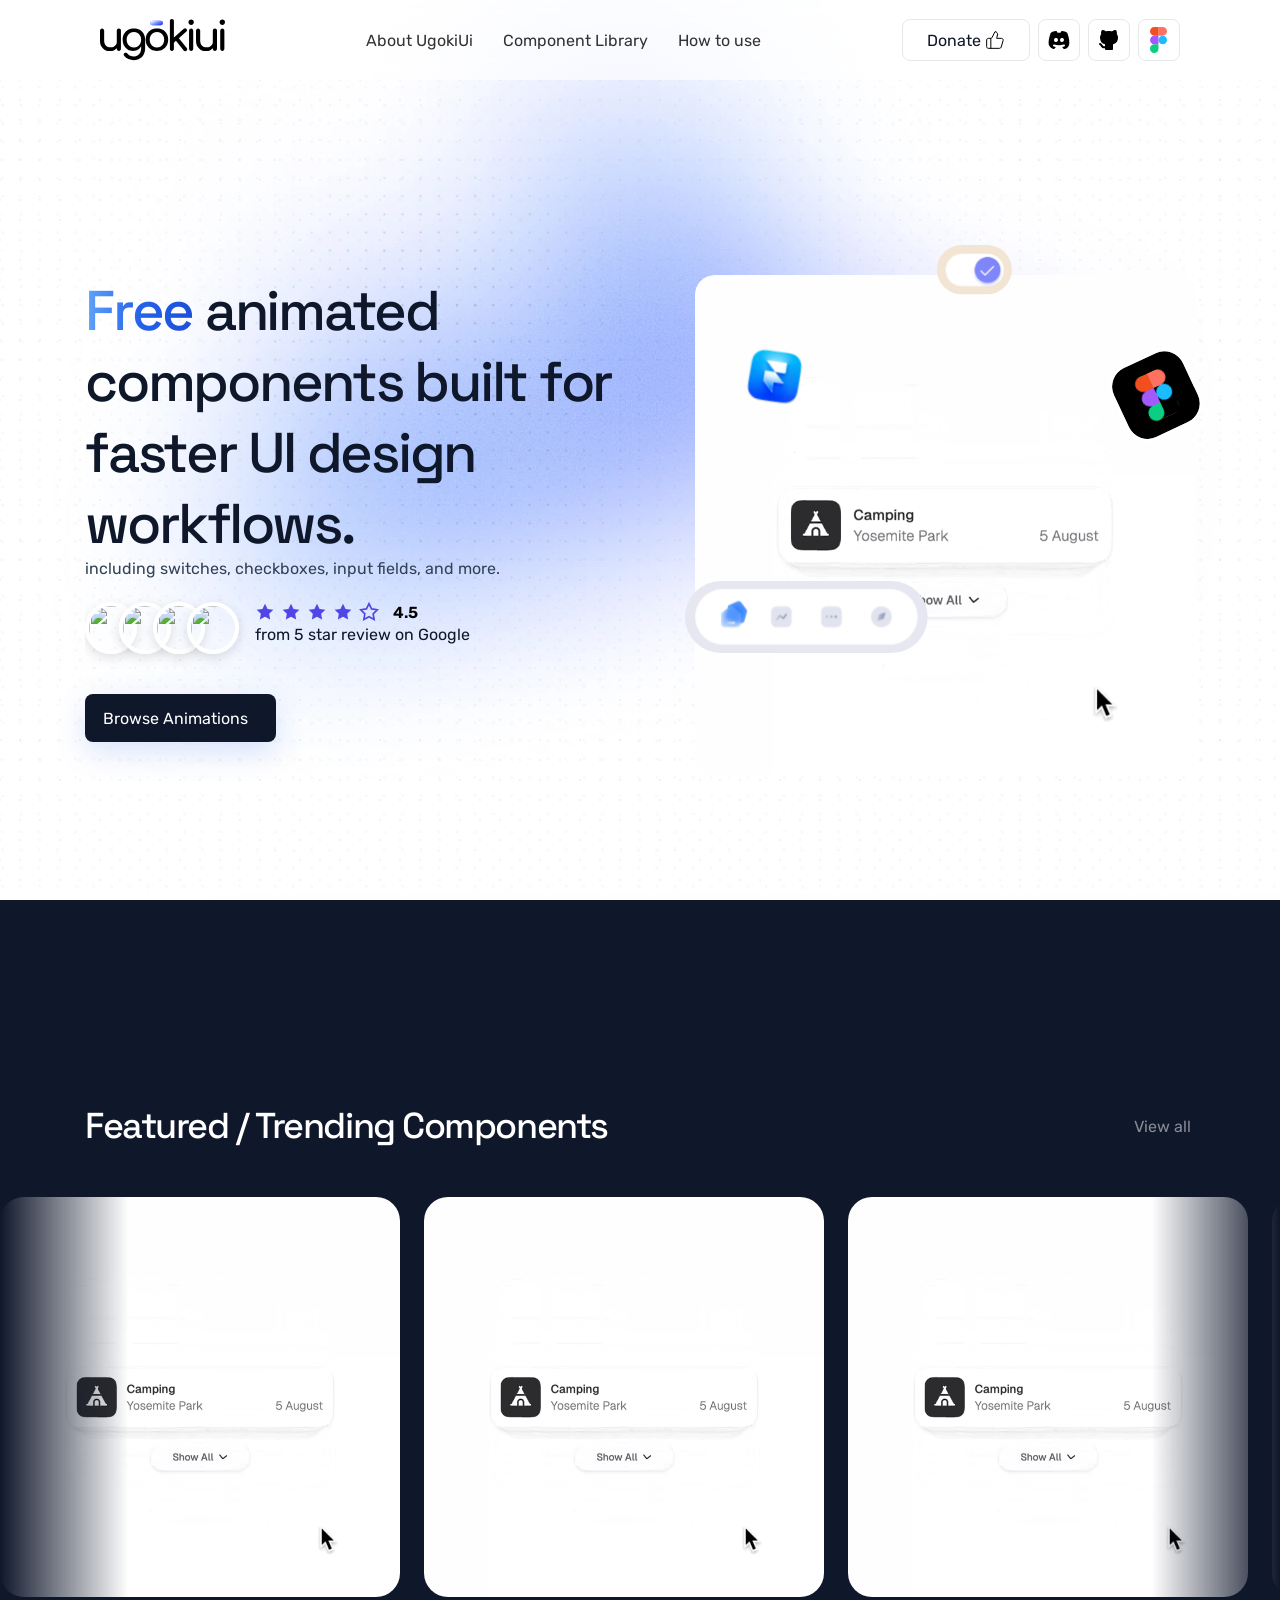
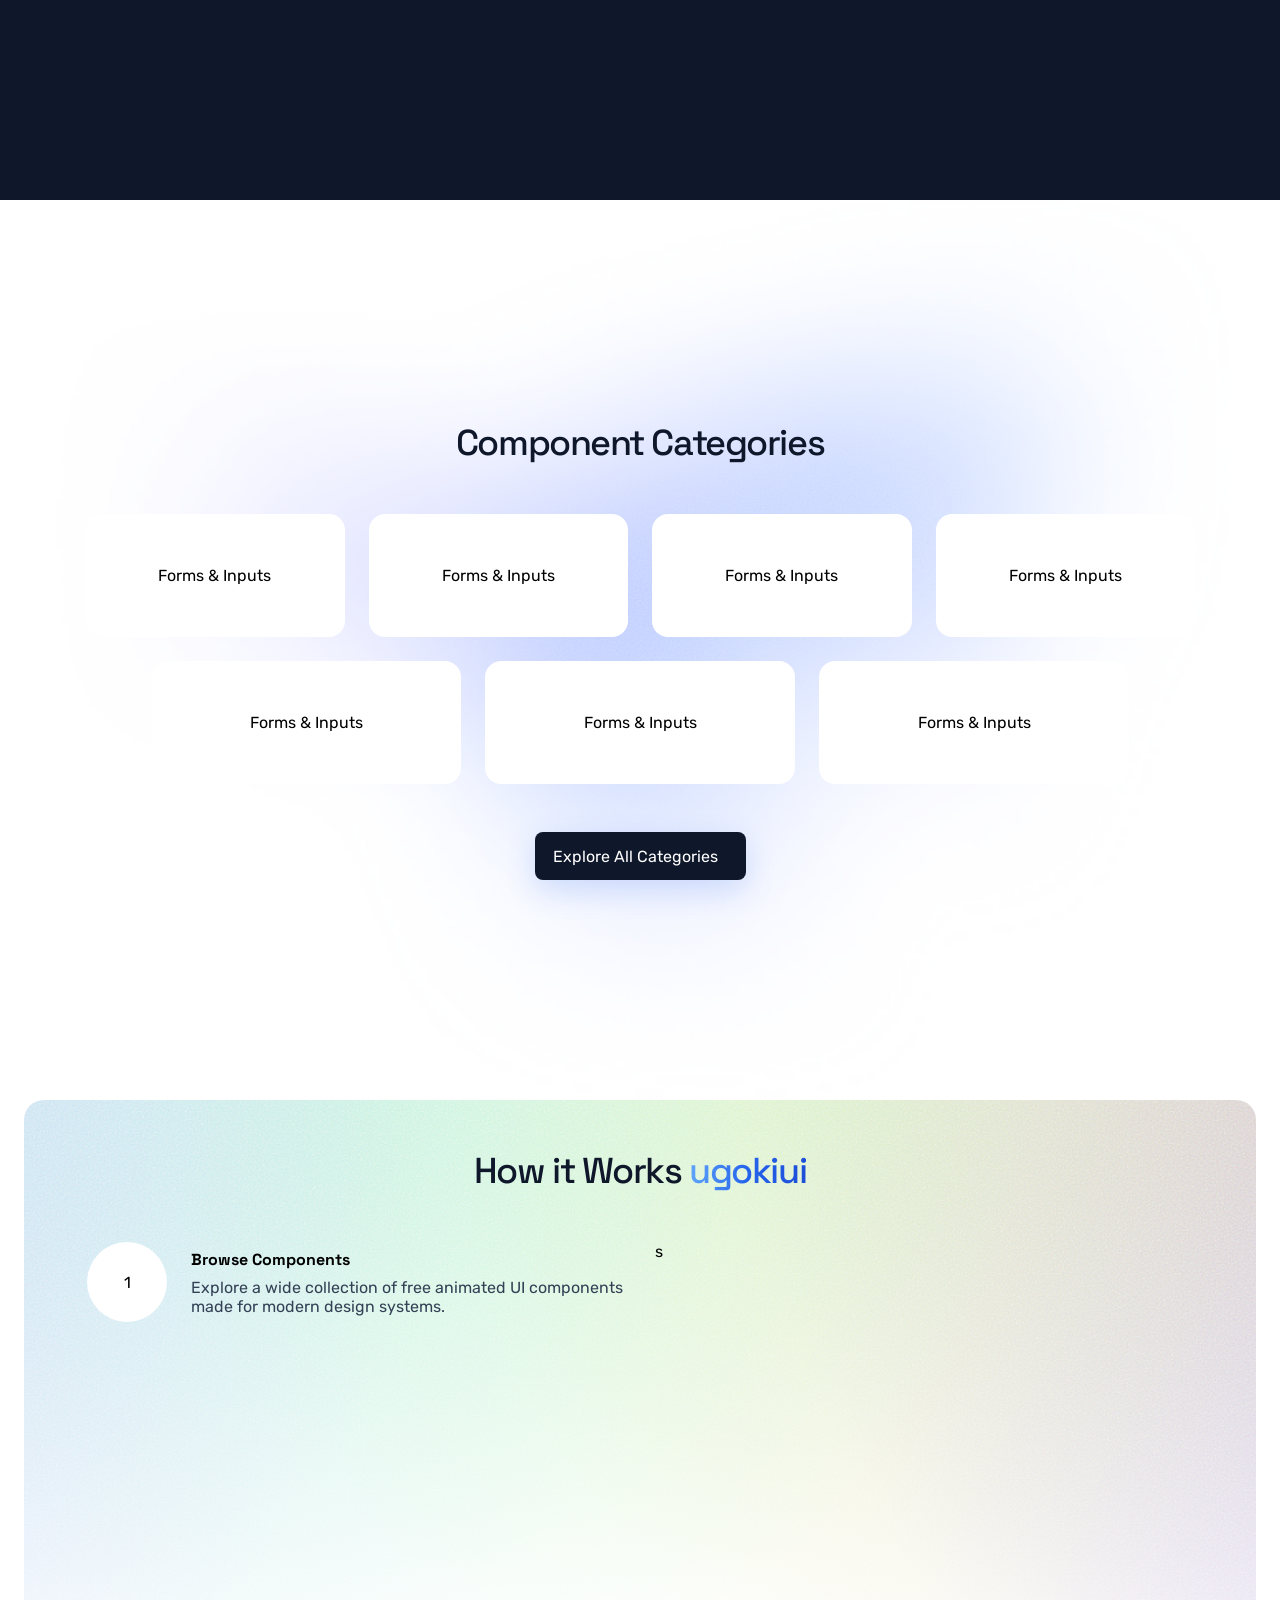
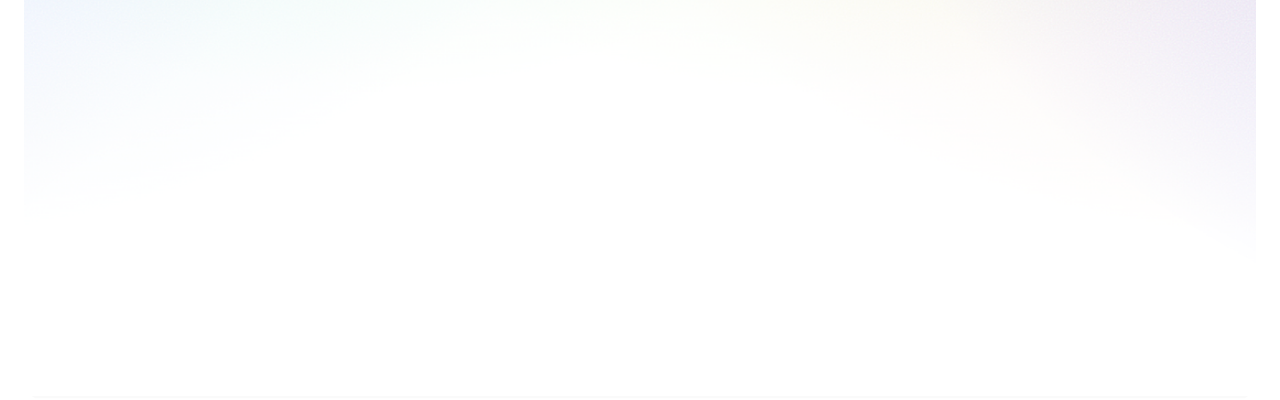
==== commit 9dbc5344: "update" ====
--- a/index.html
+++ b/index.html
@@ -207,8 +207,22 @@
 
 
     <section class="section-h p-24">
-        <div class="section-c">
-            <h3>How it Works <span class="gradient-text">ugokiui</span></h3>
+        <div class="section-c p-48">
+            <h3 class="mb-48 text-center">How it Works <span class="gradient-text">ugokiui</span></h3>
+            <div class="container">
+                <div class="row">
+                    <div class="col-lg-6">
+                        <div class="d-flex g-4 align-items-center">
+                            <div class="circle">1</div>
+                            <div class="d-flex g-2 flex-column">
+                                <h4>Browse Components</h4>
+                                <p>Explore a wide collection of free animated UI components made for modern design systems.</p>
+                            </div>
+                        </div>
+                    </div>
+                    <div class="col-lg-6">s</div>
+                </div>
+            </div>
         </div>
     </section>
 
--- a/css/style.css
+++ b/css/style.css
@@ -211,8 +211,8 @@
   display: flex;
   align-items: center;
   justify-content: center;
-  width: 46px;
-  height: 46px;
+  width: 42px;
+  height: 42px;
   border-radius: var(--xs);
   border: 1px solid rgba(15, 23, 42, 0.1);
   color: var(--black);
@@ -231,7 +231,7 @@
   width: -moz-fit-content;
   width: fit-content;
   padding: 0px var(--md);
-  height: 46px;
+  height: 42px;
   border-radius: var(--xs);
   border: 1px solid rgba(15, 23, 42, 0.1);
   color: var(--black);
@@ -247,11 +247,11 @@
   flex-direction: row;
   justify-content: center;
   align-items: center;
-  padding: 16px 24px;
+  padding: 16px 18px;
   gap: 10px;
   width: -moz-fit-content;
   width: fit-content;
-  height: 58px;
+  height: 48px;
   background: #0F172A;
   border-radius: 8px;
   flex: none;
@@ -279,7 +279,7 @@
   z-index: 9999;
   background: rgba(255, 255, 255, 0.6);
   backdrop-filter: blur(16px);
-  height: 100px;
+  height: 80px;
   padding: 0px var(--md);
   display: flex;
   align-items: center;
@@ -513,7 +513,7 @@
   width: 100%;
   height: 123px;
   background: #FFFFFF;
-  border: 2px solid rgba(255, 255, 255, 0.4);
+  border: 2px solid rgba(255, 255, 255, 0.6);
   border-radius: 16px;
   display: flex;
   align-items: center;
@@ -531,10 +531,18 @@
   background-position: center;
   width: 100%;
   height: 100vh;
+  border-radius: 20px;
+}
+
+.circle {
+  width: 80px;
+  height: 80px;
+  border-radius: 160px;
   display: flex;
+  align-items: center;
   justify-content: center;
-  align-items: center;
-  border-radius: 20px;
+  background-color: var(--white);
+  flex-shrink: 0;
 }
 
 canvas {
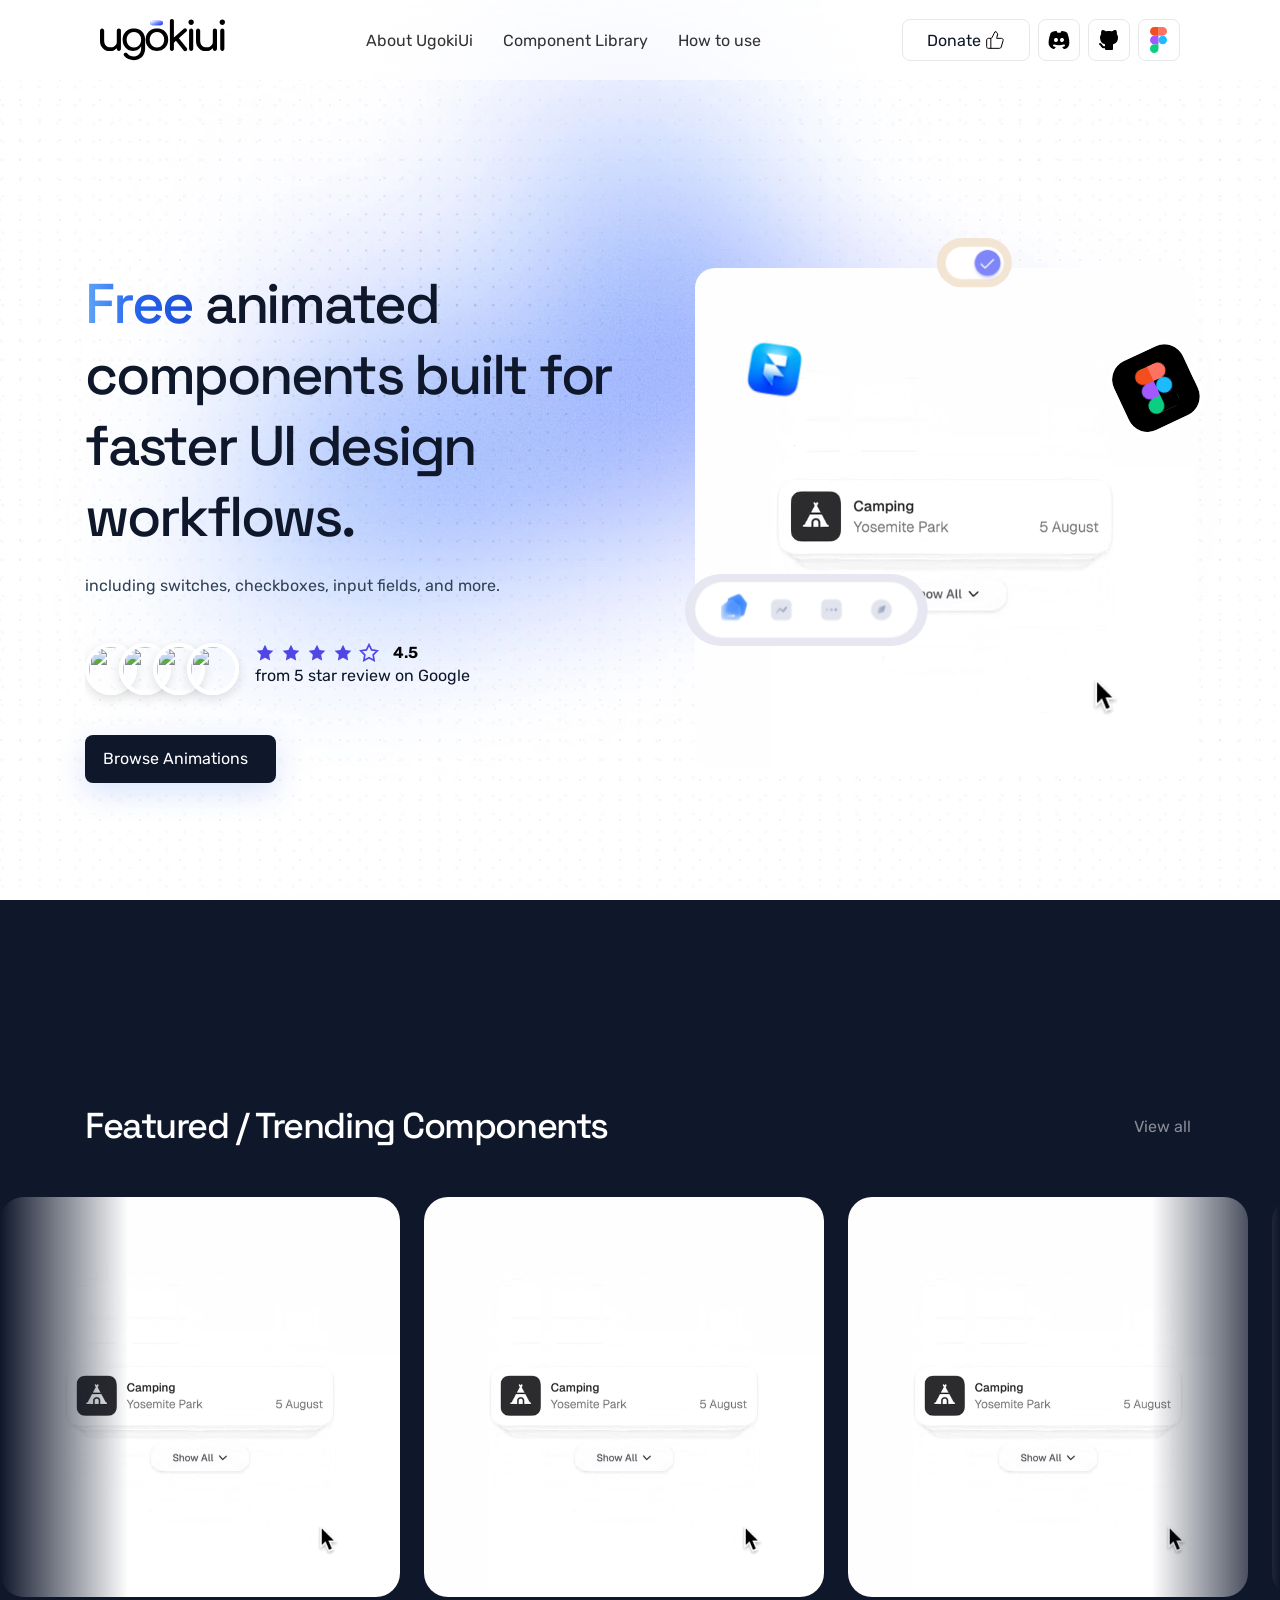
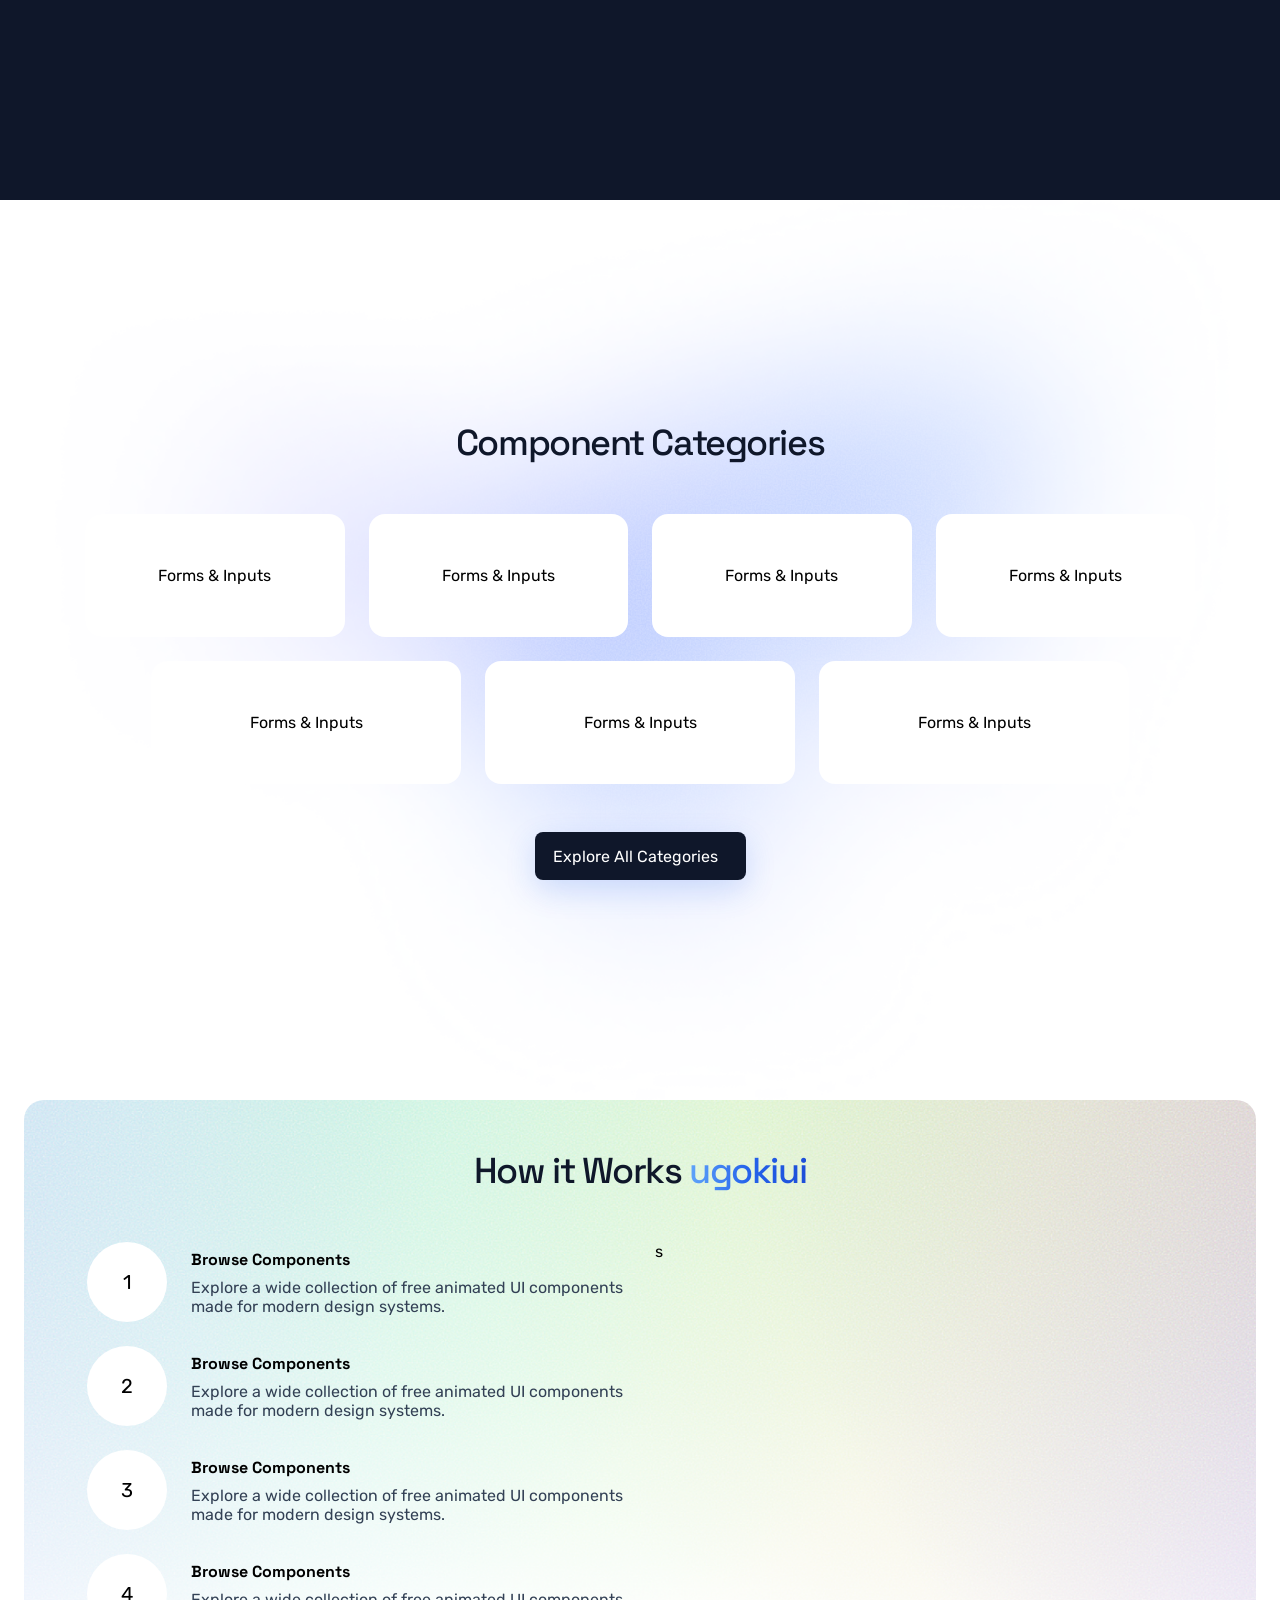
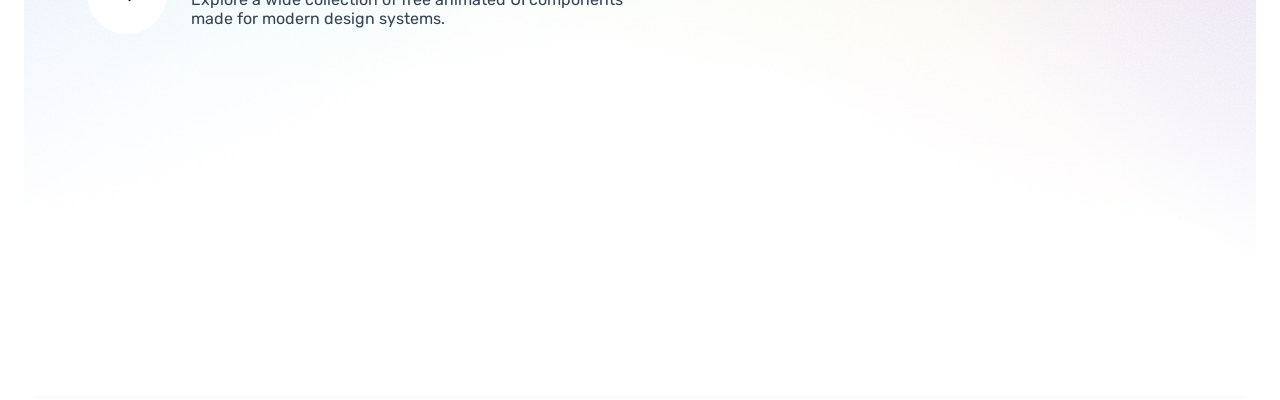
==== commit 76b0cb3a: "done" ====
--- a/index.html
+++ b/index.html
@@ -1,234 +1,354 @@
-<!DOCTYPE html>
+<!doctype html>
 <html lang="en">
-
-<head>
-    <meta charset="UTF-8">
-    <meta name="viewport" content="width=device-width, initial-scale=1.0">
+  <head>
+    <meta charset="UTF-8" />
+    <meta name="viewport" content="width=device-width, initial-scale=1.0" />
     <title>UgokiUi</title>
-    <link rel="stylesheet" href="css/style.css">
-    <link href="https://fonts.googleapis.com/css2?family=Comfortaa:wght@300..700&display=swap" rel="stylesheet">
-    <link rel="stylesheet" href="https://cdn.jsdelivr.net/npm/@tabler/icons-webfont@latest/dist/tabler-icons.min.css" />
-</head>
-
-<body>
+    <link rel="stylesheet" href="css/style.css" />
+    <link
+      href="https://fonts.googleapis.com/css2?family=Comfortaa:wght@300..700&display=swap"
+      rel="stylesheet"
+    />
+    <link
+      rel="stylesheet"
+      href="https://cdn.jsdelivr.net/npm/@tabler/icons-webfont@latest/dist/tabler-icons.min.css"
+    />
+  </head>
+
+  <body>
     <!-- bg -->
     <canvas id="dotGrid"></canvas>
     <!-- end -->
 
     <header>
-        <a href="/">
-            <img src="img/logo.svg" class="logo" alt="">
+      <a href="/">
+        <img src="img/logo.svg" class="logo" alt="" />
+      </a>
+      <div class="d-none d-lg-block">
+        <div class="menu">
+          <a href="/about.html">About UgokiUi</a>
+          <a href="/component-library.html">Component Library</a>
+          <a href="/how-to-use.html">How to use</a>
+        </div>
+      </div>
+      <div class="d-none d-lg-block">
+        <div class="cta-header">
+          <a href="#" class="bt-s-auto g-1">
+            Donate
+            <img src="img/thumb.svg" alt="" />
+          </a>
+          <a href="#" class="bt-icon">
+            <img src="img/discod.svg" alt="" />
+          </a>
+          <a href="#" class="bt-icon">
+            <img src="img/github.svg" alt="" />
+          </a>
+          <a href="#" class="bt-icon">
+            <img src="img/figma.svg" alt="" />
+          </a>
+        </div>
+      </div>
+      <div class="d-lg-none">
+        <a href="#" class="bt-icon" onclick="openMenu()">
+          <i class="ti ti-menu-3"></i>
         </a>
-        <div class="d-none d-lg-block">
-            <div class="menu">
-                <a href="/about.html">About UgokiUi</a>
-                <a href="/component-library.html">Component Library</a>
-                <a href="/how-to-use.html">How to use</a>
-            </div>
-        </div>
-        <div class="d-none d-lg-block">
-            <div class="cta-header">
-                <a href="#" class="bt-s-auto g-1">
-                    Donate
-                    <img src="img/thumb.svg" alt="">
-                </a>
-                <a href="#" class="bt-icon">
-                    <img src="img/discod.svg" alt="">
-                </a>
-                <a href="#" class="bt-icon">
-                    <img src="img/github.svg" alt="">
-                </a>
-                <a href="#" class="bt-icon">
-                    <img src="img/figma.svg" alt="">
-                </a>
-            </div>
-        </div>
-        <div class="d-lg-none">
-            <a href="#" class="bt-icon" onclick="openMenu()">
-                <i class="ti ti-menu-3"></i>
-            </a>
-        </div>
+      </div>
     </header>
 
     <!-- offcanvas -->
     <div class="offcanvas-backdrop" id="backdrop" onclick="closeMenu()"></div>
     <!-- Offcanvas -->
     <div class="offcanvas" id="offcanvas">
-
-        <div class="offcanvas-header">
-
-            <button class="close-btn" onclick="closeMenu()">
-                ✕
-            </button>
-        </div>
-
-        <nav class="offcanvas-menu">
-            <a href="#">About UgokiUi</a>
-            <a href="#">Component Library</a>
-            <a href="#">How to use</a>
-            <div class="small">
-                <a href="#">FAQ</a>
-                <a href="#">New Releases</a>
-                <a href="#">Donate</a>
-                <a href="#">Terms and Conditions</a>
+      <div class="offcanvas-header">
+        <button class="close-btn" onclick="closeMenu()">✕</button>
+      </div>
+
+      <nav class="offcanvas-menu">
+        <a href="#">About UgokiUi</a>
+        <a href="#">Component Library</a>
+        <a href="#">How to use</a>
+        <div class="small">
+          <a href="#">FAQ</a>
+          <a href="#">New Releases</a>
+          <a href="#">Donate</a>
+          <a href="#">Terms and Conditions</a>
+        </div>
+
+        <div class="cta-header d-flex g-2">
+          <a href="#" class="bt-icon">
+            <img src="img/discod.svg" alt="" />
+          </a>
+          <a href="#" class="bt-icon">
+            <img src="img/github.svg" alt="" />
+          </a>
+          <a href="#" class="bt-icon">
+            <img src="img/figma.svg" alt="" />
+          </a>
+        </div>
+      </nav>
+    </div>
+
+    <section class="section-h section-bg top-padding-mb">
+      <div class="container">
+        <div class="row d-flex align-items-centerw">
+          <div class="col-lg-6 text-center text-lg-start">
+            <h1>
+              <span class="gradient-text">Free</span> animated components built
+              for faster UI design workflows.
+            </h1>
+            <p class="py-24">
+              including switches, checkboxes, input fields, and more.
+            </p>
+
+            <div
+              class="review-box py-24 d-flex justify-content-center justify-content-lg-start"
+            >
+              <div class="avatar-group">
+                <img
+                  class="avatar"
+                  src="https://images.unsplash.com/photo-1500648767791-00dcc994a43e?q=80&w=300"
+                  alt=""
+                />
+                <img
+                  class="avatar"
+                  src="https://images.unsplash.com/photo-1506794778202-cad84cf45f1d?q=80&w=300"
+                  alt=""
+                />
+                <img
+                  class="avatar"
+                  src="https://images.unsplash.com/photo-1517841905240-472988babdf9?q=80&w=300"
+                  alt=""
+                />
+                <img
+                  class="avatar"
+                  src="https://images.unsplash.com/photo-1494790108377-be9c29b29330?q=80&w=300"
+                  alt=""
+                />
+              </div>
+              <div class="review-content">
+                <div class="stars">
+                  <div class="star-icons">
+                    <svg class="star" viewBox="0 0 24 24">
+                      <path
+                        d="M12 2L15.09 8.26L22 9.27L17 14.14L18.18 21.02L12 17.77L5.82 21.02L7 14.14L2 9.27L8.91 8.26L12 2Z"
+                      />
+                    </svg>
+                    <svg class="star" viewBox="0 0 24 24">
+                      <path
+                        d="M12 2L15.09 8.26L22 9.27L17 14.14L18.18 21.02L12 17.77L5.82 21.02L7 14.14L2 9.27L8.91 8.26L12 2Z"
+                      />
+                    </svg>
+                    <svg class="star" viewBox="0 0 24 24">
+                      <path
+                        d="M12 2L15.09 8.26L22 9.27L17 14.14L18.18 21.02L12 17.77L5.82 21.02L7 14.14L2 9.27L8.91 8.26L12 2Z"
+                      />
+                    </svg>
+                    <svg class="star" viewBox="0 0 24 24">
+                      <path
+                        d="M12 2L15.09 8.26L22 9.27L17 14.14L18.18 21.02L12 17.77L5.82 21.02L7 14.14L2 9.27L8.91 8.26L12 2Z"
+                      />
+                    </svg>
+                    <svg class="star-outline" viewBox="0 0 24 24">
+                      <path
+                        d="M12 2L15.09 8.26L22 9.27L17 14.14L18.18 21.02L12 17.77L5.82 21.02L7 14.14L2 9.27L8.91 8.26L12 2Z"
+                      />
+                    </svg>
+                  </div>
+                  <span class="rating">4.5</span>
+                </div>
+                <p class="review-text">from 5 star review on Google</p>
+              </div>
             </div>
 
-            <div class="cta-header d-flex g-2">
-                <a href="#" class="bt-icon">
-                    <img src="img/discod.svg" alt="">
-                </a>
-                <a href="#" class="bt-icon">
-                    <img src="img/github.svg" alt="">
-                </a>
-                <a href="#" class="bt-icon">
-                    <img src="img/figma.svg" alt="">
-                </a>
+            <div
+              class="d-flex mt-16 justify-content-center justify-content-lg-start"
+            >
+              <a href="#" class="btn-primary"
+                >Browse Animations<i class="ti ti-layout-grid"></i
+              ></a>
             </div>
-        </nav>
-
-    </div>
-
-    <section class="section-h section-bg top-padding-mb">
+          </div>
+          <div class="col-lg-6 d-none d-lg-block">
+            <div class="d-flex justify-content-end position-relative">
+              <div class="overflow-top">
+                <img class="floating-frame" src="img/frame.svg" alt="" />
+              </div>
+              <div class="box-anima">
+                <img src="img/animation.gif" class="hero-img" alt="" />
+              </div>
+            </div>
+          </div>
+        </div>
+      </div>
+    </section>
+
+    <section class="section-h flex-column bg-navy">
+      <div class="container">
+        <div
+          class="d-flex justify-content-between mb-48 flex-column flex-lg-row align-items-center g-4 text-center text-lg-start"
+        >
+          <h3 class="text-white">Featured / Trending Components</h3>
+          <a href="#" class="text-white opacity-50 d-flex align-items-center"
+            >View all&nbsp;<i class="ti ti-arrow-up-right"></i
+          ></a>
+        </div>
+      </div>
+      <div
+        class="slider-viewport"
+        style="
+          width: 100%;
+          overflow: hidden;
+          position: relative;
+          mask-image: linear-gradient(
+            to right,
+            transparent,
+            #000 10%,
+            #000 90%,
+            transparent
+          );
+          -webkit-mask-image: linear-gradient(
+            to right,
+            transparent,
+            #000 10%,
+            #000 90%,
+            transparent
+          );
+        "
+      >
+        <div
+          class="slider-track"
+          style="
+            display: flex;
+            gap: 1.5rem;
+            width: max-content;
+            animation: infiniteScroll 25s linear infinite;
+          "
+        >
+          <img
+            class="slider-card-img"
+            src="img/animation.gif"
+            alt="Camping Component"
+          />
+          <img
+            class="slider-card-img"
+            src="img/animation.gif"
+            alt="User Research Accordion"
+          />
+          <img
+            class="slider-card-img"
+            src="img/animation.gif"
+            alt="Email Notification Component"
+          />
+          <img
+            class="slider-card-img"
+            src="img/animation.gif"
+            alt="AI Hexagon Generator"
+          />
+          <img
+            class="slider-card-img"
+            src="img/animation.gif"
+            alt="Camping Component Copy"
+          />
+          <img
+            class="slider-card-img"
+            src="img/animation.gif"
+            alt="User Research Accordion Copy"
+          />
+          <img
+            class="slider-card-img"
+            src="img/animation.gif"
+            alt="Email Notification Component Copy"
+          />
+          <img
+            class="slider-card-img"
+            src="img/animation.gif"
+            alt="AI Hexagon Generator Copy"
+          />
+        </div>
+      </div>
+    </section>
+
+    <section class="section-h bg-category position-relative">
+      <div class="container">
+        <h3 class="text-dark text-center mb-48">Component Categories</h3>
+        <div class="d-flex flex-column flex-lg-row g-4 justify-content-center">
+          <div class="box-category">Forms & Inputs</div>
+          <div class="box-category">Forms & Inputs</div>
+          <div class="box-category">Forms & Inputs</div>
+          <div class="box-category">Forms & Inputs</div>
+        </div>
+        <div
+          class="d-flex flex-column flex-lg-row g-4 justify-content-center mt-24"
+        >
+          <div class="box-category">Forms & Inputs</div>
+          <div class="box-category">Forms & Inputs</div>
+          <div class="box-category">Forms & Inputs</div>
+        </div>
+        <div class="d-flex mt-16 justify-content-center mt-48">
+          <a href="#" class="btn-primary"
+            >Explore All Categories<i class="ti ti-layout-grid"></i
+          ></a>
+        </div>
+      </div>
+    </section>
+
+    <section class="section-h p-24">
+      <div class="section-c p-48">
+        <h3 class="mb-48 text-center">
+          How it Works <span class="gradient-text">ugokiui</span>
+        </h3>
         <div class="container">
-            <div class="row d-flex align-items-centerw">
-                <div class="col-lg-6 text-center text-lg-start">
-                    <h1>
-                        <span class="gradient-text">Free</span> animated components built for faster UI design
-                        workflows.
-                    </h1>
-                    <p>including switches, checkboxes, input fields, and more.</p>
-
-                    <div class="review-box py-24 d-flex justify-content-center justify-content-lg-start">
-                        <div class="avatar-group">
-                            <img class="avatar"
-                                src="https://images.unsplash.com/photo-1500648767791-00dcc994a43e?q=80&w=300" alt="">
-                            <img class="avatar"
-                                src="https://images.unsplash.com/photo-1506794778202-cad84cf45f1d?q=80&w=300" alt="">
-                            <img class="avatar"
-                                src="https://images.unsplash.com/photo-1517841905240-472988babdf9?q=80&w=300" alt="">
-                            <img class="avatar"
-                                src="https://images.unsplash.com/photo-1494790108377-be9c29b29330?q=80&w=300" alt="">
-                        </div>
-                        <div class="review-content">
-                            <div class="stars">
-                                <div class="star-icons">
-                                    <svg class="star" viewBox="0 0 24 24">
-                                        <path
-                                            d="M12 2L15.09 8.26L22 9.27L17 14.14L18.18 21.02L12 17.77L5.82 21.02L7 14.14L2 9.27L8.91 8.26L12 2Z" />
-                                    </svg>
-                                    <svg class="star" viewBox="0 0 24 24">
-                                        <path
-                                            d="M12 2L15.09 8.26L22 9.27L17 14.14L18.18 21.02L12 17.77L5.82 21.02L7 14.14L2 9.27L8.91 8.26L12 2Z" />
-                                    </svg>
-                                    <svg class="star" viewBox="0 0 24 24">
-                                        <path
-                                            d="M12 2L15.09 8.26L22 9.27L17 14.14L18.18 21.02L12 17.77L5.82 21.02L7 14.14L2 9.27L8.91 8.26L12 2Z" />
-                                    </svg>
-                                    <svg class="star" viewBox="0 0 24 24">
-                                        <path
-                                            d="M12 2L15.09 8.26L22 9.27L17 14.14L18.18 21.02L12 17.77L5.82 21.02L7 14.14L2 9.27L8.91 8.26L12 2Z" />
-                                    </svg>
-                                    <svg class="star-outline" viewBox="0 0 24 24">
-                                        <path
-                                            d="M12 2L15.09 8.26L22 9.27L17 14.14L18.18 21.02L12 17.77L5.82 21.02L7 14.14L2 9.27L8.91 8.26L12 2Z" />
-                                    </svg>
-                                </div>
-                                <span class="rating">4.5</span>
-                            </div>
-                            <p class="review-text">
-                                from 5 star review on Google
-                            </p>
-                        </div>
-                    </div>
-
-                    <div class="d-flex mt-16 justify-content-center justify-content-lg-start">
-                        <a href="#" class="btn-primary">Browse Animations<i class="ti ti-layout-grid"></i></a>
-                    </div>
-                </div>
-                <div class="col-lg-6 d-none d-lg-block">
-                    <div class="d-flex justify-content-end position-relative">
-                        <div class="overflow-top">
-                            <img class="floating-frame" src="img/frame.svg" alt="">
-                        </div>
-                        <div class="box-anima">
-                            <img src="img/animation.gif" class="hero-img" alt="">
-                        </div>
-                    </div>
-                </div>
+          <div class="row">
+            <div class="col-lg-6">
+              <div class="d-flex g-4 align-items-center mb-24">
+                <div class="circle">1</div>
+                <div class="d-flex g-2 flex-column">
+                  <h4>Browse Components</h4>
+                  <p>
+                    Explore a wide collection of free animated UI components
+                    made for modern design systems.
+                  </p>
+                </div>
+              </div>
+              <div class="d-flex g-4 align-items-center mb-24">
+                <div class="circle">2</div>
+                <div class="d-flex g-2 flex-column">
+                  <h4>Browse Components</h4>
+                  <p>
+                    Explore a wide collection of free animated UI components
+                    made for modern design systems.
+                  </p>
+                </div>
+              </div>
+              <div class="d-flex g-4 align-items-center mb-24">
+                <div class="circle">3</div>
+                <div class="d-flex g-2 flex-column">
+                  <h4>Browse Components</h4>
+                  <p>
+                    Explore a wide collection of free animated UI components
+                    made for modern design systems.
+                  </p>
+                </div>
+              </div>
+              <div class="d-flex g-4 align-items-center mb-24">
+                <div class="circle">4</div>
+                <div class="d-flex g-2 flex-column">
+                  <h4>Browse Components</h4>
+                  <p>
+                    Explore a wide collection of free animated UI components
+                    made for modern design systems.
+                  </p>
+                </div>
+              </div>
             </div>
-        </div>
-    </section>
-
-    <section class="section-h flex-column bg-navy">
-        <div class="container">
-            <div
-                class="d-flex justify-content-between mb-48 flex-column flex-lg-row align-items-center g-4 text-center text-lg-start">
-                <h3 class="text-white">Featured / Trending Components</h3>
-                <a href="#" class="text-white opacity-50 d-flex align-items-center">View all&nbsp;<i
-                        class="ti ti-arrow-up-right"></i></a>
-            </div>
-        </div>
-        <div class="slider-viewport"
-            style="width: 100%; overflow: hidden; position: relative; mask-image: linear-gradient(to right, transparent, #000 10%, #000 90%, transparent); -webkit-mask-image: linear-gradient(to right, transparent, #000 10%, #000 90%, transparent);">
-            <div class="slider-track"
-                style="display: flex; gap: 1.5rem; width: max-content; animation: infiniteScroll 25s linear infinite;">
-                <img class="slider-card-img" src="img/animation.gif" alt="Camping Component">
-                <img class="slider-card-img" src="img/animation.gif" alt="User Research Accordion">
-                <img class="slider-card-img" src="img/animation.gif" alt="Email Notification Component">
-                <img class="slider-card-img" src="img/animation.gif" alt="AI Hexagon Generator">
-                <img class="slider-card-img" src="img/animation.gif" alt="Camping Component Copy">
-                <img class="slider-card-img" src="img/animation.gif" alt="User Research Accordion Copy">
-                <img class="slider-card-img" src="img/animation.gif" alt="Email Notification Component Copy">
-                <img class="slider-card-img" src="img/animation.gif" alt="AI Hexagon Generator Copy">
-            </div>
-        </div>
-    </section>
-
-
-    <section class="section-h bg-category position-relative">
-        <div class="container">
-            <h3 class="text-dark text-center mb-48">Component Categories</h3>
-            <div class="d-flex flex-column flex-lg-row g-4 justify-content-center">
-                <div class="box-category">Forms & Inputs</div>
-                <div class="box-category">Forms & Inputs</div>
-                <div class="box-category">Forms & Inputs</div>
-                <div class="box-category">Forms & Inputs</div>
-            </div>
-            <div class="d-flex flex-column flex-lg-row g-4 justify-content-center mt-24">
-                <div class="box-category">Forms & Inputs</div>
-                <div class="box-category">Forms & Inputs</div>
-                <div class="box-category">Forms & Inputs</div>
-            </div>
-            <div class="d-flex mt-16 justify-content-center mt-48">
-                <a href="#" class="btn-primary">Explore All Categories<i class="ti ti-layout-grid"></i></a>
-            </div>
-        </div>
-    </section>
-
-
-    <section class="section-h p-24">
-        <div class="section-c p-48">
-            <h3 class="mb-48 text-center">How it Works <span class="gradient-text">ugokiui</span></h3>
-            <div class="container">
-                <div class="row">
-                    <div class="col-lg-6">
-                        <div class="d-flex g-4 align-items-center">
-                            <div class="circle">1</div>
-                            <div class="d-flex g-2 flex-column">
-                                <h4>Browse Components</h4>
-                                <p>Explore a wide collection of free animated UI components made for modern design systems.</p>
-                            </div>
-                        </div>
-                    </div>
-                    <div class="col-lg-6">s</div>
-                </div>
-            </div>
-        </div>
+            <div class="col-lg-6">s</div>
+          </div>
+        </div>
+      </div>
     </section>
 
     <!-- script -->
     <script src="js/main.js"></script>
     <!-- end -->
-</body>
-
-</html>+  </body>
+</html>
--- a/css/style.css
+++ b/css/style.css
@@ -512,7 +512,7 @@
 .box-category {
   width: 100%;
   height: 123px;
-  background: #FFFFFF;
+  background: #ffffff;
   border: 2px solid rgba(255, 255, 255, 0.6);
   border-radius: 16px;
   display: flex;
@@ -543,6 +543,7 @@
   justify-content: center;
   background-color: var(--white);
   flex-shrink: 0;
+  font-size: 20px;
 }
 
 canvas {
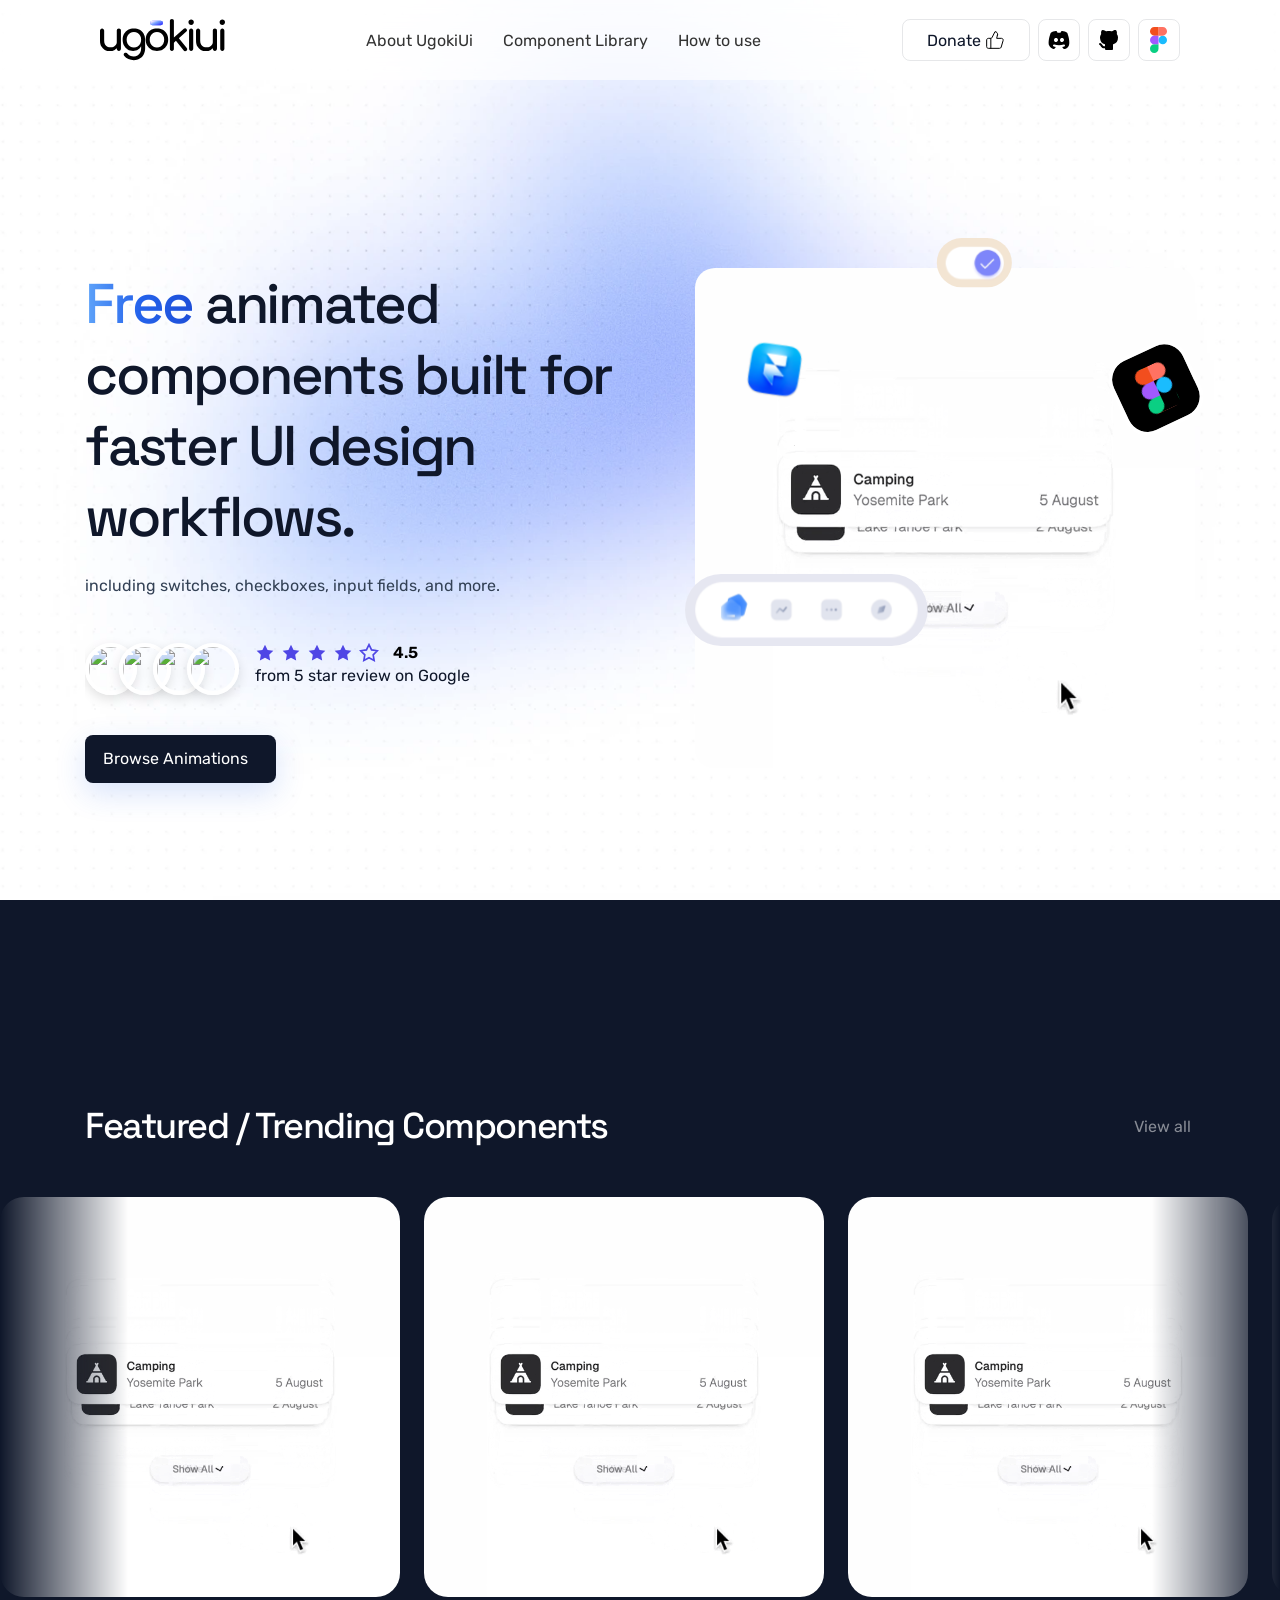
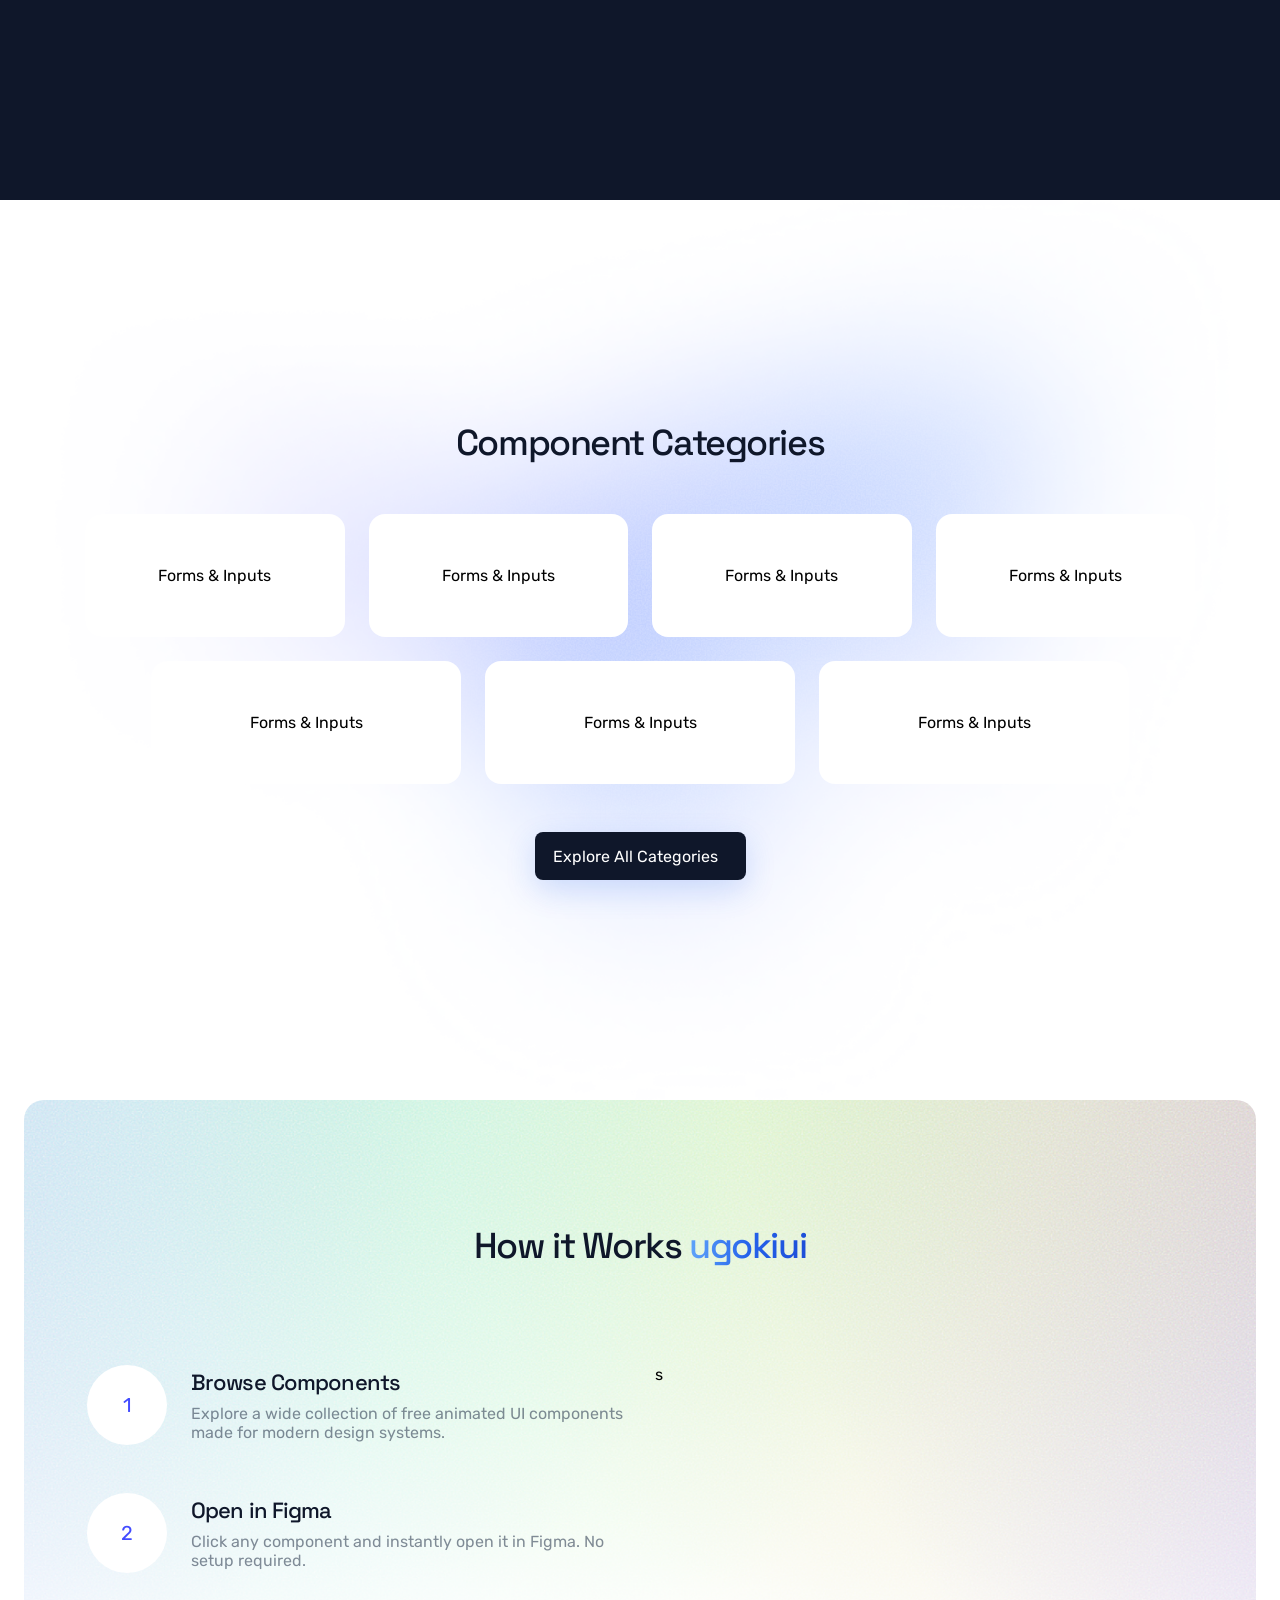
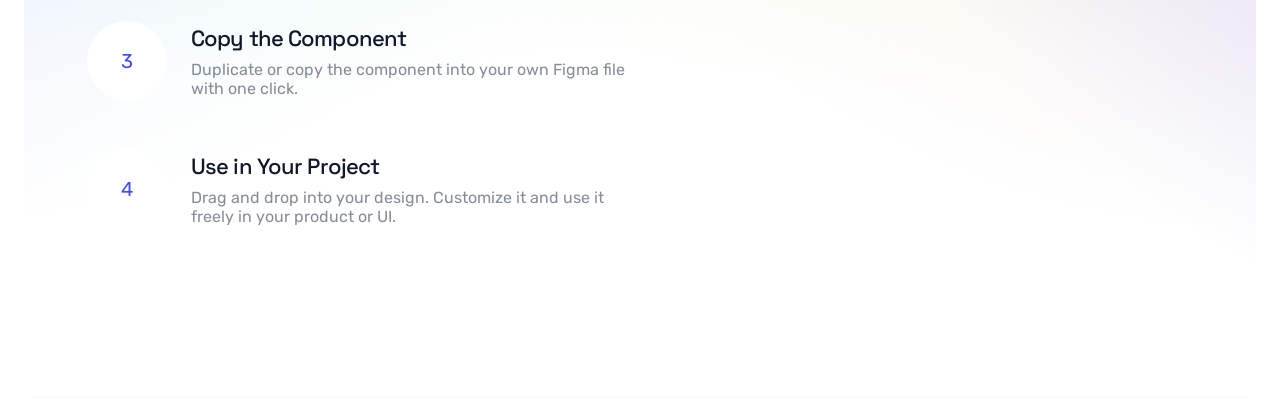
==== commit 19607b05: "update" ====
--- a/index.html
+++ b/index.html
@@ -1,201 +1,169 @@
 <!doctype html>
 <html lang="en">
-  <head>
-    <meta charset="UTF-8" />
-    <meta name="viewport" content="width=device-width, initial-scale=1.0" />
-    <title>UgokiUi</title>
-    <link rel="stylesheet" href="css/style.css" />
-    <link
-      href="https://fonts.googleapis.com/css2?family=Comfortaa:wght@300..700&display=swap"
-      rel="stylesheet"
-    />
-    <link
-      rel="stylesheet"
-      href="https://cdn.jsdelivr.net/npm/@tabler/icons-webfont@latest/dist/tabler-icons.min.css"
-    />
-  </head>
-
-  <body>
-    <!-- bg -->
-    <canvas id="dotGrid"></canvas>
-    <!-- end -->
-
-    <header>
-      <a href="/">
-        <img src="img/logo.svg" class="logo" alt="" />
+
+<head>
+  <meta charset="UTF-8" />
+  <meta name="viewport" content="width=device-width, initial-scale=1.0" />
+  <title>UgokiUi</title>
+  <link rel="stylesheet" href="css/style.css" />
+  <link href="https://fonts.googleapis.com/css2?family=Comfortaa:wght@300..700&display=swap" rel="stylesheet" />
+  <link rel="stylesheet" href="https://cdn.jsdelivr.net/npm/@tabler/icons-webfont@latest/dist/tabler-icons.min.css" />
+</head>
+
+<body>
+  <!-- bg -->
+  <canvas id="dotGrid"></canvas>
+  <!-- end -->
+
+  <header>
+    <a href="/">
+      <img src="img/logo.svg" class="logo" alt="" />
+    </a>
+    <div class="d-none d-lg-block">
+      <div class="menu">
+        <a href="/about.html">About UgokiUi</a>
+        <a href="/component-library.html">Component Library</a>
+        <a href="/how-to-use.html">How to use</a>
+      </div>
+    </div>
+    <div class="d-none d-lg-block">
+      <div class="cta-header">
+        <a href="#" class="bt-s-auto g-1">
+          Donate
+          <img src="img/thumb.svg" alt="" />
+        </a>
+        <a href="#" class="bt-icon">
+          <img src="img/discod.svg" alt="" />
+        </a>
+        <a href="#" class="bt-icon">
+          <img src="img/github.svg" alt="" />
+        </a>
+        <a href="#" class="bt-icon">
+          <img src="img/figma.svg" alt="" />
+        </a>
+      </div>
+    </div>
+    <div class="d-lg-none">
+      <a href="#" class="bt-icon" onclick="openMenu()">
+        <i class="ti ti-menu-3"></i>
       </a>
-      <div class="d-none d-lg-block">
-        <div class="menu">
-          <a href="/about.html">About UgokiUi</a>
-          <a href="/component-library.html">Component Library</a>
-          <a href="/how-to-use.html">How to use</a>
+    </div>
+  </header>
+
+  <!-- offcanvas -->
+  <div class="offcanvas-backdrop" id="backdrop" onclick="closeMenu()"></div>
+  <!-- Offcanvas -->
+  <div class="offcanvas" id="offcanvas">
+    <div class="offcanvas-header">
+      <button class="close-btn" onclick="closeMenu()">✕</button>
+    </div>
+
+    <nav class="offcanvas-menu">
+      <a href="#">About UgokiUi</a>
+      <a href="#">Component Library</a>
+      <a href="#">How to use</a>
+      <div class="small">
+        <a href="#">FAQ</a>
+        <a href="#">New Releases</a>
+        <a href="#">Donate</a>
+        <a href="#">Terms and Conditions</a>
+      </div>
+
+      <div class="cta-header d-flex g-2">
+        <a href="#" class="bt-icon">
+          <img src="img/discod.svg" alt="" />
+        </a>
+        <a href="#" class="bt-icon">
+          <img src="img/github.svg" alt="" />
+        </a>
+        <a href="#" class="bt-icon">
+          <img src="img/figma.svg" alt="" />
+        </a>
+      </div>
+    </nav>
+  </div>
+
+  <section class="section-h section-bg top-padding-mb scroll-section">
+    <div class="container">
+      <div class="row d-flex align-items-centerw">
+        <div class="col-lg-6 text-center text-lg-start">
+          <h1>
+            <span class="gradient-text">Free</span> animated components built
+            for faster UI design workflows.
+          </h1>
+          <p class="py-24">
+            including switches, checkboxes, input fields, and more.
+          </p>
+
+          <div class="review-box py-24 d-flex justify-content-center justify-content-lg-start">
+            <div class="avatar-group">
+              <img class="avatar" src="https://images.unsplash.com/photo-1500648767791-00dcc994a43e?q=80&w=300"
+                alt="" />
+              <img class="avatar" src="https://images.unsplash.com/photo-1506794778202-cad84cf45f1d?q=80&w=300"
+                alt="" />
+              <img class="avatar" src="https://images.unsplash.com/photo-1517841905240-472988babdf9?q=80&w=300"
+                alt="" />
+              <img class="avatar" src="https://images.unsplash.com/photo-1494790108377-be9c29b29330?q=80&w=300"
+                alt="" />
+            </div>
+            <div class="review-content">
+              <div class="stars">
+                <div class="star-icons">
+                  <svg class="star" viewBox="0 0 24 24">
+                    <path
+                      d="M12 2L15.09 8.26L22 9.27L17 14.14L18.18 21.02L12 17.77L5.82 21.02L7 14.14L2 9.27L8.91 8.26L12 2Z" />
+                  </svg>
+                  <svg class="star" viewBox="0 0 24 24">
+                    <path
+                      d="M12 2L15.09 8.26L22 9.27L17 14.14L18.18 21.02L12 17.77L5.82 21.02L7 14.14L2 9.27L8.91 8.26L12 2Z" />
+                  </svg>
+                  <svg class="star" viewBox="0 0 24 24">
+                    <path
+                      d="M12 2L15.09 8.26L22 9.27L17 14.14L18.18 21.02L12 17.77L5.82 21.02L7 14.14L2 9.27L8.91 8.26L12 2Z" />
+                  </svg>
+                  <svg class="star" viewBox="0 0 24 24">
+                    <path
+                      d="M12 2L15.09 8.26L22 9.27L17 14.14L18.18 21.02L12 17.77L5.82 21.02L7 14.14L2 9.27L8.91 8.26L12 2Z" />
+                  </svg>
+                  <svg class="star-outline" viewBox="0 0 24 24">
+                    <path
+                      d="M12 2L15.09 8.26L22 9.27L17 14.14L18.18 21.02L12 17.77L5.82 21.02L7 14.14L2 9.27L8.91 8.26L12 2Z" />
+                  </svg>
+                </div>
+                <span class="rating">4.5</span>
+              </div>
+              <p class="review-text">from 5 star review on Google</p>
+            </div>
+          </div>
+
+          <div class="d-flex mt-16 justify-content-center justify-content-lg-start">
+            <a href="#" class="btn-primary">Browse Animations<i class="ti ti-layout-grid"></i></a>
+          </div>
         </div>
-      </div>
-      <div class="d-none d-lg-block">
-        <div class="cta-header">
-          <a href="#" class="bt-s-auto g-1">
-            Donate
-            <img src="img/thumb.svg" alt="" />
-          </a>
-          <a href="#" class="bt-icon">
-            <img src="img/discod.svg" alt="" />
-          </a>
-          <a href="#" class="bt-icon">
-            <img src="img/github.svg" alt="" />
-          </a>
-          <a href="#" class="bt-icon">
-            <img src="img/figma.svg" alt="" />
-          </a>
+        <div class="col-lg-6 d-none d-lg-block">
+          <div class="d-flex justify-content-end position-relative">
+            <div class="overflow-top">
+              <img class="floating-frame" src="img/frame.svg" alt="" />
+            </div>
+            <div class="box-anima">
+              <img src="img/animation.gif" class="hero-img" alt="" />
+            </div>
+          </div>
         </div>
       </div>
-      <div class="d-lg-none">
-        <a href="#" class="bt-icon" onclick="openMenu()">
-          <i class="ti ti-menu-3"></i>
-        </a>
-      </div>
-    </header>
-
-    <!-- offcanvas -->
-    <div class="offcanvas-backdrop" id="backdrop" onclick="closeMenu()"></div>
-    <!-- Offcanvas -->
-    <div class="offcanvas" id="offcanvas">
-      <div class="offcanvas-header">
-        <button class="close-btn" onclick="closeMenu()">✕</button>
-      </div>
-
-      <nav class="offcanvas-menu">
-        <a href="#">About UgokiUi</a>
-        <a href="#">Component Library</a>
-        <a href="#">How to use</a>
-        <div class="small">
-          <a href="#">FAQ</a>
-          <a href="#">New Releases</a>
-          <a href="#">Donate</a>
-          <a href="#">Terms and Conditions</a>
-        </div>
-
-        <div class="cta-header d-flex g-2">
-          <a href="#" class="bt-icon">
-            <img src="img/discod.svg" alt="" />
-          </a>
-          <a href="#" class="bt-icon">
-            <img src="img/github.svg" alt="" />
-          </a>
-          <a href="#" class="bt-icon">
-            <img src="img/figma.svg" alt="" />
-          </a>
-        </div>
-      </nav>
-    </div>
-
-    <section class="section-h section-bg top-padding-mb">
-      <div class="container">
-        <div class="row d-flex align-items-centerw">
-          <div class="col-lg-6 text-center text-lg-start">
-            <h1>
-              <span class="gradient-text">Free</span> animated components built
-              for faster UI design workflows.
-            </h1>
-            <p class="py-24">
-              including switches, checkboxes, input fields, and more.
-            </p>
-
-            <div
-              class="review-box py-24 d-flex justify-content-center justify-content-lg-start"
-            >
-              <div class="avatar-group">
-                <img
-                  class="avatar"
-                  src="https://images.unsplash.com/photo-1500648767791-00dcc994a43e?q=80&w=300"
-                  alt=""
-                />
-                <img
-                  class="avatar"
-                  src="https://images.unsplash.com/photo-1506794778202-cad84cf45f1d?q=80&w=300"
-                  alt=""
-                />
-                <img
-                  class="avatar"
-                  src="https://images.unsplash.com/photo-1517841905240-472988babdf9?q=80&w=300"
-                  alt=""
-                />
-                <img
-                  class="avatar"
-                  src="https://images.unsplash.com/photo-1494790108377-be9c29b29330?q=80&w=300"
-                  alt=""
-                />
-              </div>
-              <div class="review-content">
-                <div class="stars">
-                  <div class="star-icons">
-                    <svg class="star" viewBox="0 0 24 24">
-                      <path
-                        d="M12 2L15.09 8.26L22 9.27L17 14.14L18.18 21.02L12 17.77L5.82 21.02L7 14.14L2 9.27L8.91 8.26L12 2Z"
-                      />
-                    </svg>
-                    <svg class="star" viewBox="0 0 24 24">
-                      <path
-                        d="M12 2L15.09 8.26L22 9.27L17 14.14L18.18 21.02L12 17.77L5.82 21.02L7 14.14L2 9.27L8.91 8.26L12 2Z"
-                      />
-                    </svg>
-                    <svg class="star" viewBox="0 0 24 24">
-                      <path
-                        d="M12 2L15.09 8.26L22 9.27L17 14.14L18.18 21.02L12 17.77L5.82 21.02L7 14.14L2 9.27L8.91 8.26L12 2Z"
-                      />
-                    </svg>
-                    <svg class="star" viewBox="0 0 24 24">
-                      <path
-                        d="M12 2L15.09 8.26L22 9.27L17 14.14L18.18 21.02L12 17.77L5.82 21.02L7 14.14L2 9.27L8.91 8.26L12 2Z"
-                      />
-                    </svg>
-                    <svg class="star-outline" viewBox="0 0 24 24">
-                      <path
-                        d="M12 2L15.09 8.26L22 9.27L17 14.14L18.18 21.02L12 17.77L5.82 21.02L7 14.14L2 9.27L8.91 8.26L12 2Z"
-                      />
-                    </svg>
-                  </div>
-                  <span class="rating">4.5</span>
-                </div>
-                <p class="review-text">from 5 star review on Google</p>
-              </div>
-            </div>
-
-            <div
-              class="d-flex mt-16 justify-content-center justify-content-lg-start"
-            >
-              <a href="#" class="btn-primary"
-                >Browse Animations<i class="ti ti-layout-grid"></i
-              ></a>
-            </div>
-          </div>
-          <div class="col-lg-6 d-none d-lg-block">
-            <div class="d-flex justify-content-end position-relative">
-              <div class="overflow-top">
-                <img class="floating-frame" src="img/frame.svg" alt="" />
-              </div>
-              <div class="box-anima">
-                <img src="img/animation.gif" class="hero-img" alt="" />
-              </div>
-            </div>
-          </div>
-        </div>
-      </div>
-    </section>
-
-    <section class="section-h flex-column bg-navy">
-      <div class="container">
-        <div
-          class="d-flex justify-content-between mb-48 flex-column flex-lg-row align-items-center g-4 text-center text-lg-start"
-        >
-          <h3 class="text-white">Featured / Trending Components</h3>
-          <a href="#" class="text-white opacity-50 d-flex align-items-center"
-            >View all&nbsp;<i class="ti ti-arrow-up-right"></i
-          ></a>
-        </div>
-      </div>
+    </div>
+  </section>
+
+  <section class="section-h flex-column bg-navy">
+    <div class="container">
       <div
-        class="slider-viewport"
-        style="
+        class="d-flex justify-content-between mb-48 flex-column flex-lg-row align-items-center g-4 text-center text-lg-start">
+        <h3 class="text-white">Featured / Trending Components</h3>
+        <a href="#" class="text-white opacity-50 d-flex align-items-center">View all&nbsp;<i
+            class="ti ti-arrow-up-right"></i></a>
+      </div>
+    </div>
+    <div class="slider-viewport" style="
           width: 100%;
           overflow: hidden;
           position: relative;
@@ -213,142 +181,107 @@
             #000 90%,
             transparent
           );
-        "
-      >
-        <div
-          class="slider-track"
-          style="
+        ">
+      <div class="slider-track" style="
             display: flex;
             gap: 1.5rem;
             width: max-content;
             animation: infiniteScroll 25s linear infinite;
-          "
-        >
-          <img
-            class="slider-card-img"
-            src="img/animation.gif"
-            alt="Camping Component"
-          />
-          <img
-            class="slider-card-img"
-            src="img/animation.gif"
-            alt="User Research Accordion"
-          />
-          <img
-            class="slider-card-img"
-            src="img/animation.gif"
-            alt="Email Notification Component"
-          />
-          <img
-            class="slider-card-img"
-            src="img/animation.gif"
-            alt="AI Hexagon Generator"
-          />
-          <img
-            class="slider-card-img"
-            src="img/animation.gif"
-            alt="Camping Component Copy"
-          />
-          <img
-            class="slider-card-img"
-            src="img/animation.gif"
-            alt="User Research Accordion Copy"
-          />
-          <img
-            class="slider-card-img"
-            src="img/animation.gif"
-            alt="Email Notification Component Copy"
-          />
-          <img
-            class="slider-card-img"
-            src="img/animation.gif"
-            alt="AI Hexagon Generator Copy"
-          />
-        </div>
-      </div>
-    </section>
-
-    <section class="section-h bg-category position-relative">
-      <div class="container">
-        <h3 class="text-dark text-center mb-48">Component Categories</h3>
-        <div class="d-flex flex-column flex-lg-row g-4 justify-content-center">
-          <div class="box-category">Forms & Inputs</div>
-          <div class="box-category">Forms & Inputs</div>
-          <div class="box-category">Forms & Inputs</div>
-          <div class="box-category">Forms & Inputs</div>
-        </div>
-        <div
-          class="d-flex flex-column flex-lg-row g-4 justify-content-center mt-24"
-        >
-          <div class="box-category">Forms & Inputs</div>
-          <div class="box-category">Forms & Inputs</div>
-          <div class="box-category">Forms & Inputs</div>
-        </div>
-        <div class="d-flex mt-16 justify-content-center mt-48">
-          <a href="#" class="btn-primary"
-            >Explore All Categories<i class="ti ti-layout-grid"></i
-          ></a>
-        </div>
-      </div>
-    </section>
-
-    <section class="section-h p-24">
-      <div class="section-c p-48">
-        <h3 class="mb-48 text-center">
-          How it Works <span class="gradient-text">ugokiui</span>
-        </h3>
-        <div class="container">
-          <div class="row">
-            <div class="col-lg-6">
-              <div class="d-flex g-4 align-items-center mb-24">
+          ">
+        <img class="slider-card-img" src="img/animation.gif" alt="Camping Component" />
+        <img class="slider-card-img" src="img/animation.gif" alt="User Research Accordion" />
+        <img class="slider-card-img" src="img/animation.gif" alt="Email Notification Component" />
+        <img class="slider-card-img" src="img/animation.gif" alt="AI Hexagon Generator" />
+        <img class="slider-card-img" src="img/animation.gif" alt="Camping Component Copy" />
+        <img class="slider-card-img" src="img/animation.gif" alt="User Research Accordion Copy" />
+        <img class="slider-card-img" src="img/animation.gif" alt="Email Notification Component Copy" />
+        <img class="slider-card-img" src="img/animation.gif" alt="AI Hexagon Generator Copy" />
+      </div>
+    </div>
+  </section>
+
+  <section class="section-h bg-category position-relative scroll-section">
+    <div class="container">
+      <h3 class="text-dark text-center mb-48">Component Categories</h3>
+      <div class="d-flex flex-column flex-lg-row g-4 justify-content-center">
+        <div class="box-category">Forms & Inputs</div>
+        <div class="box-category">Forms & Inputs</div>
+        <div class="box-category">Forms & Inputs</div>
+        <div class="box-category">Forms & Inputs</div>
+      </div>
+      <div class="d-flex flex-column flex-lg-row g-4 justify-content-center mt-24">
+        <div class="box-category">Forms & Inputs</div>
+        <div class="box-category">Forms & Inputs</div>
+        <div class="box-category">Forms & Inputs</div>
+      </div>
+      <div class="d-flex mt-16 justify-content-center mt-48">
+        <a href="#" class="btn-primary">Explore All Categories<i class="ti ti-layout-grid"></i></a>
+      </div>
+    </div>
+  </section>
+
+  <section class="section-h p-24">
+    <div class="section-c p-48 center-position">
+      <h3 class="mb-48 text-center">
+        How it Works <span class="gradient-text">ugokiui</span>
+      </h3>
+      <div class="container mt-48">
+        <div class="row">
+          <div class="col-lg-6">
+            <div class="steps-wrapper">
+
+              <div class="step-item d-flex g-4 align-items-center mb-48">
                 <div class="circle">1</div>
                 <div class="d-flex g-2 flex-column">
                   <h4>Browse Components</h4>
-                  <p>
+                  <p class="opacity-60">
                     Explore a wide collection of free animated UI components
                     made for modern design systems.
                   </p>
                 </div>
               </div>
-              <div class="d-flex g-4 align-items-center mb-24">
+
+              <div class="step-item d-flex g-4 align-items-center mb-48">
                 <div class="circle">2</div>
                 <div class="d-flex g-2 flex-column">
-                  <h4>Browse Components</h4>
-                  <p>
-                    Explore a wide collection of free animated UI components
-                    made for modern design systems.
-                  </p>
-                </div>
-              </div>
-              <div class="d-flex g-4 align-items-center mb-24">
+                  <h4>Open in Figma</h4>
+                  <p class="opacity-60">
+                    Click any component and instantly open it in Figma. No setup required.
+                  </p>
+                </div>
+              </div>
+
+              <div class="step-item d-flex g-4 align-items-center mb-48">
                 <div class="circle">3</div>
                 <div class="d-flex g-2 flex-column">
-                  <h4>Browse Components</h4>
-                  <p>
-                    Explore a wide collection of free animated UI components
-                    made for modern design systems.
-                  </p>
-                </div>
-              </div>
-              <div class="d-flex g-4 align-items-center mb-24">
+                  <h4>Copy the Component</h4>
+                  <p class="opacity-60">
+                    Duplicate or copy the component into your own Figma file with one click.
+                  </p>
+                </div>
+              </div>
+
+              <div class="step-item d-flex g-4 align-items-center mb-48">
                 <div class="circle">4</div>
                 <div class="d-flex g-2 flex-column">
-                  <h4>Browse Components</h4>
-                  <p>
-                    Explore a wide collection of free animated UI components
-                    made for modern design systems.
-                  </p>
-                </div>
-              </div>
-            </div>
-            <div class="col-lg-6">s</div>
-          </div>
+                  <h4>Use in Your Project</h4>
+                  <p class="opacity-60">
+                    Drag and drop into your design. Customize it and use it freely in your product or UI.
+                  </p>
+                </div>
+              </div>
+
+            </div>
+          </div>
+          <div class="col-lg-6">s</div>
         </div>
       </div>
-    </section>
-
-    <!-- script -->
-    <script src="js/main.js"></script>
-    <!-- end -->
-  </body>
-</html>
+    </div>
+  </section>
+
+  <!-- script -->
+  <script src="js/main.js"></script>
+  <!-- end -->
+</body>
+
+</html>
--- a/css/style.css
+++ b/css/style.css
@@ -406,6 +406,19 @@
   }
 }
 
+h4 {
+  font-style: normal;
+  font-weight: 500;
+  font-size: 18px;
+  letter-spacing: -0.04em;
+  color: var(--black);
+}
+@media (min-width: 992px) {
+  h4 {
+    font-size: 22px;
+  }
+}
+
 .gradient-text {
   background: linear-gradient(90deg, #60A5FA 0%, #2563EB 50%, #1D4ED8 100%);
   -webkit-background-clip: text;
@@ -544,6 +557,14 @@
   background-color: var(--white);
   flex-shrink: 0;
   font-size: 20px;
+  color: #424BFF;
+}
+
+.center-position {
+  display: flex;
+  align-items: center;
+  justify-content: center;
+  flex-direction: column;
 }
 
 canvas {
@@ -640,6 +661,34 @@
 .scroll-section.show {
   opacity: 1;
   transform: scale(1);
+}
+
+.step-item {
+  opacity: 0;
+  transform: translateY(50px);
+  transition: all 0.8s ease;
+}
+
+.step-item.show {
+  opacity: 1;
+  transform: translateY(0);
+}
+
+/* Delay one by one */
+.step-item:nth-child(1) {
+  transition-delay: 0.1s;
+}
+
+.step-item:nth-child(2) {
+  transition-delay: 0.3s;
+}
+
+.step-item:nth-child(3) {
+  transition-delay: 0.5s;
+}
+
+.step-item:nth-child(4) {
+  transition-delay: 0.7s;
 }
 
 /* =========================
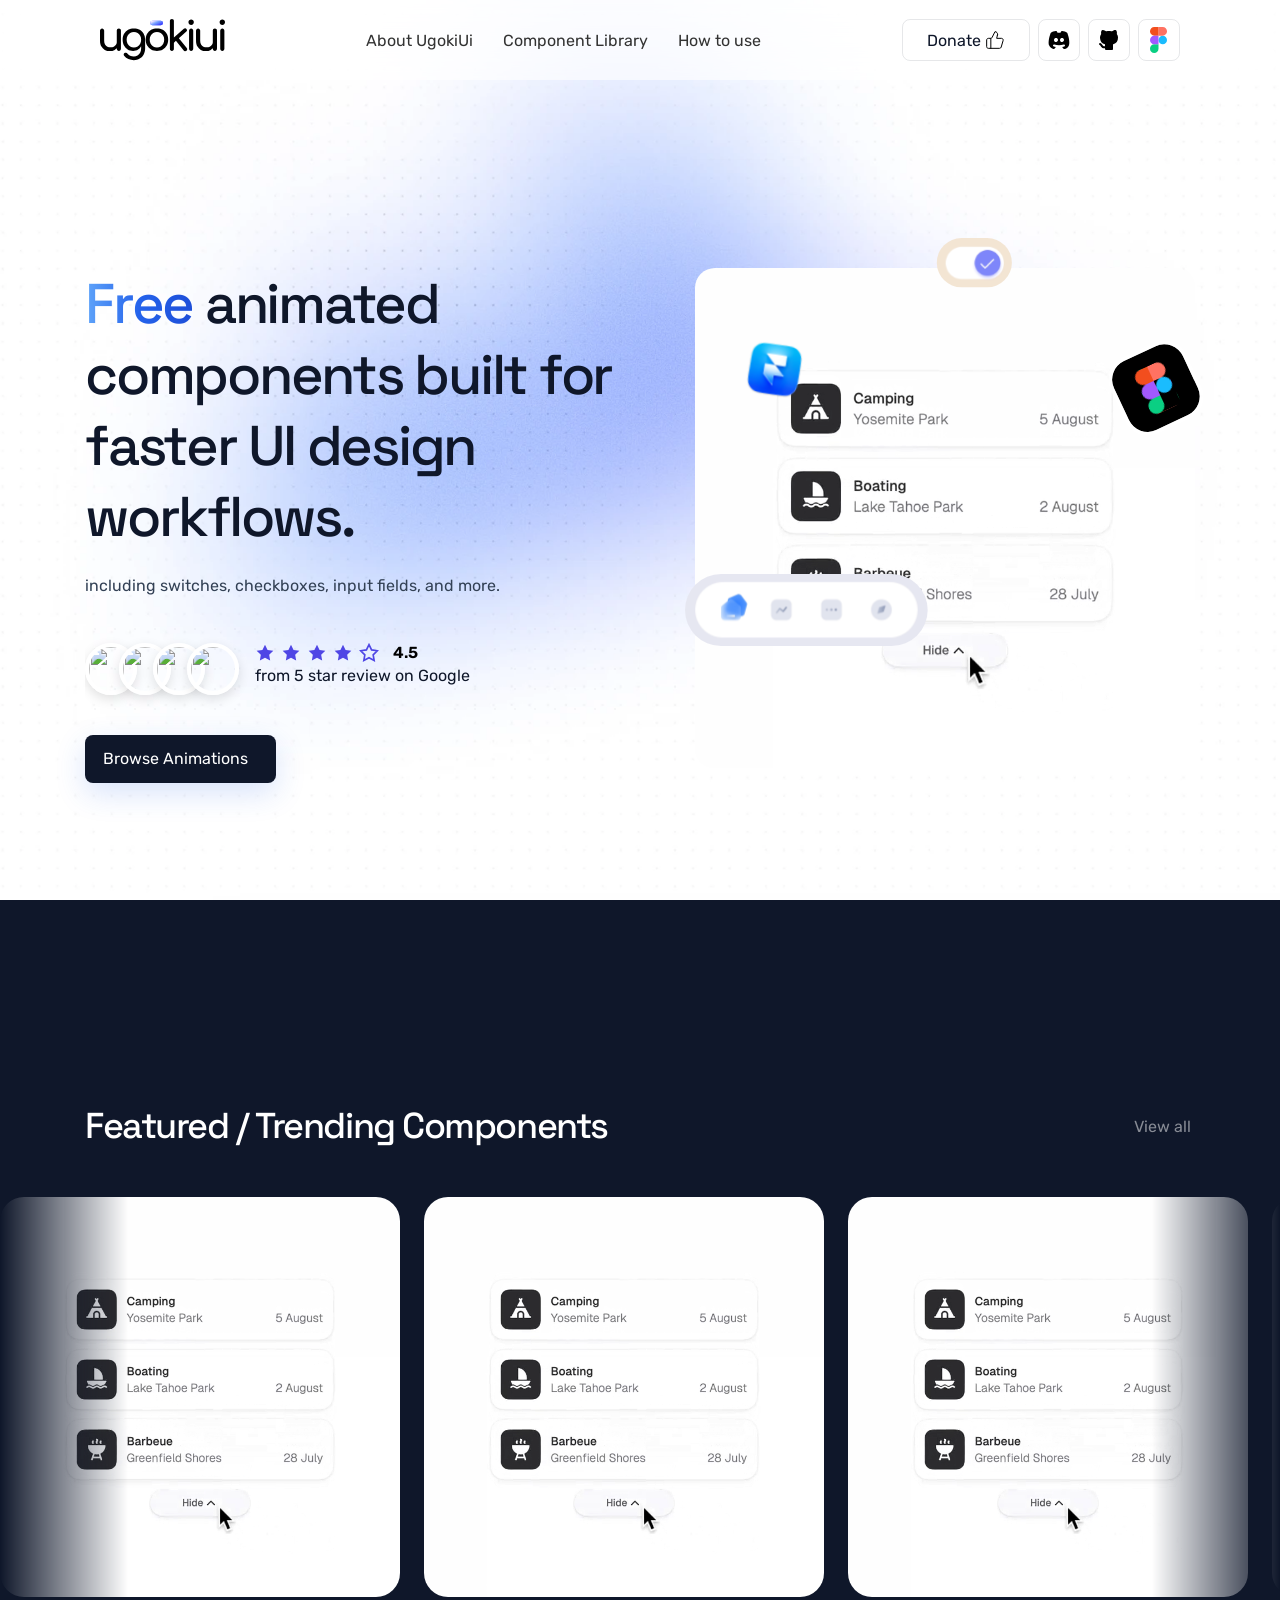
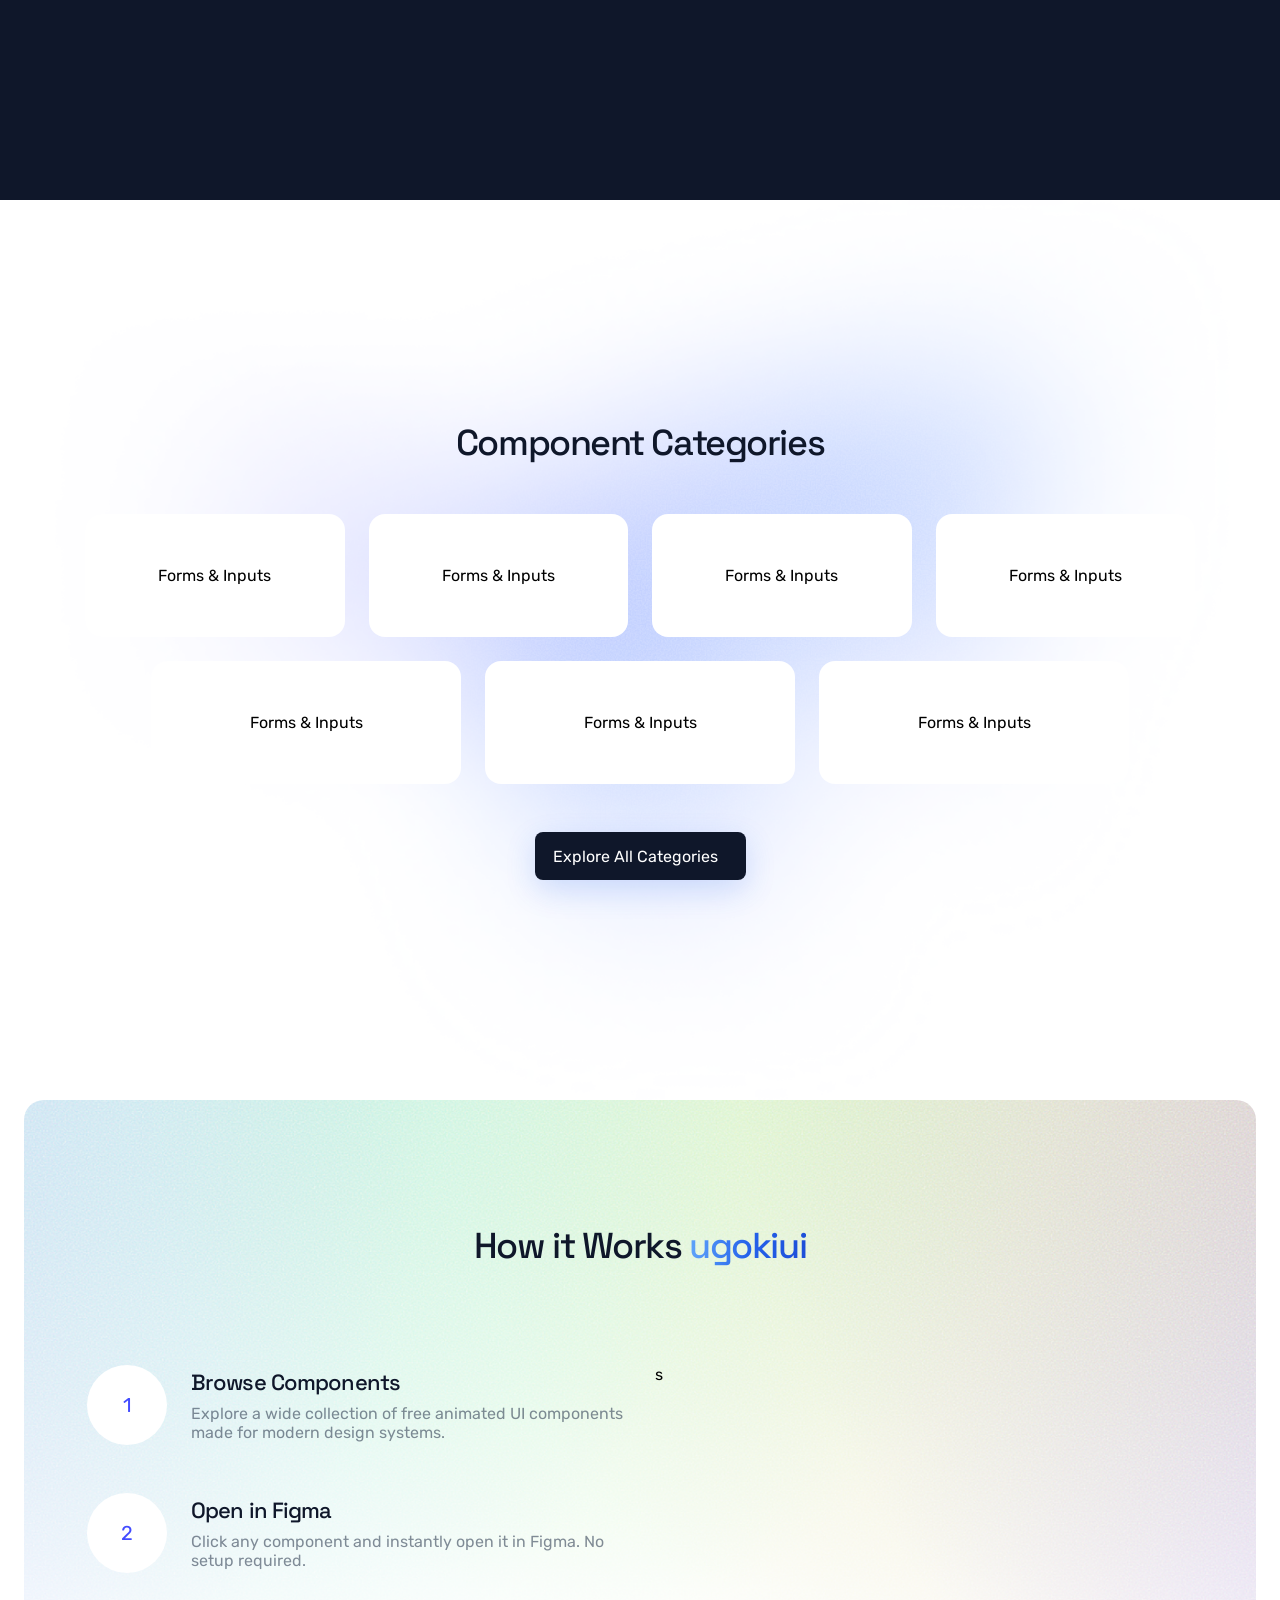
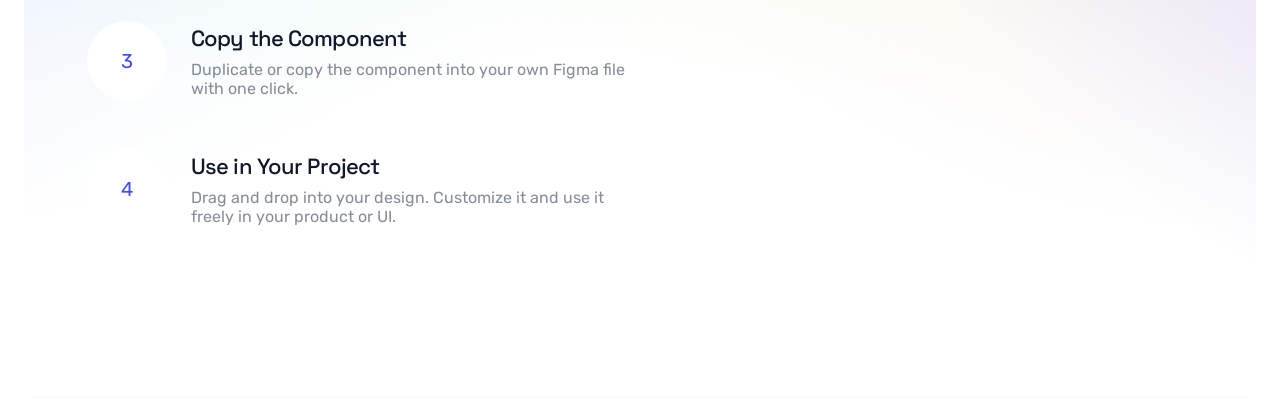
==== commit 7635d735: "update" ====
--- a/index.html
+++ b/index.html
@@ -83,7 +83,7 @@
     </nav>
   </div>
 
-  <section class="section-h section-bg top-padding-mb scroll-section">
+  <section class="section-h section-bg top-padding-mb">
     <div class="container">
       <div class="row d-flex align-items-centerw">
         <div class="col-lg-6 text-center text-lg-start">
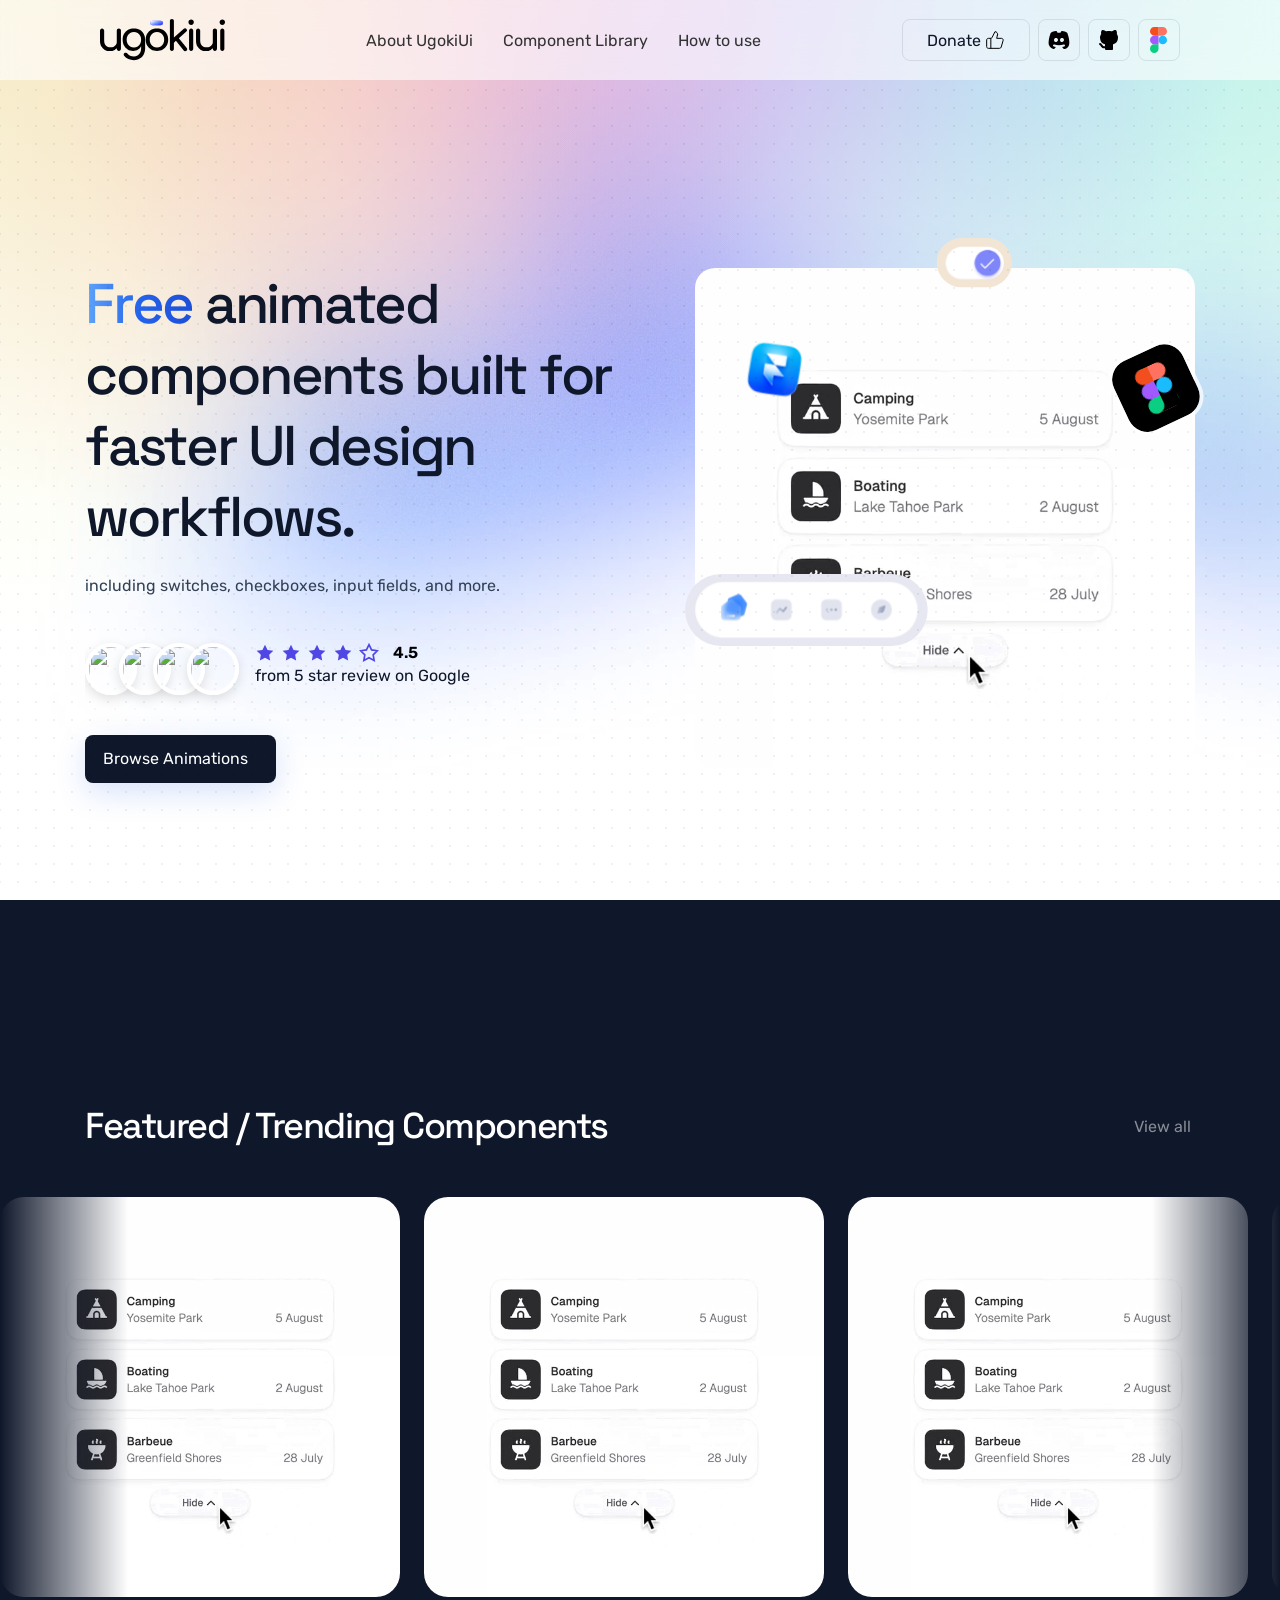
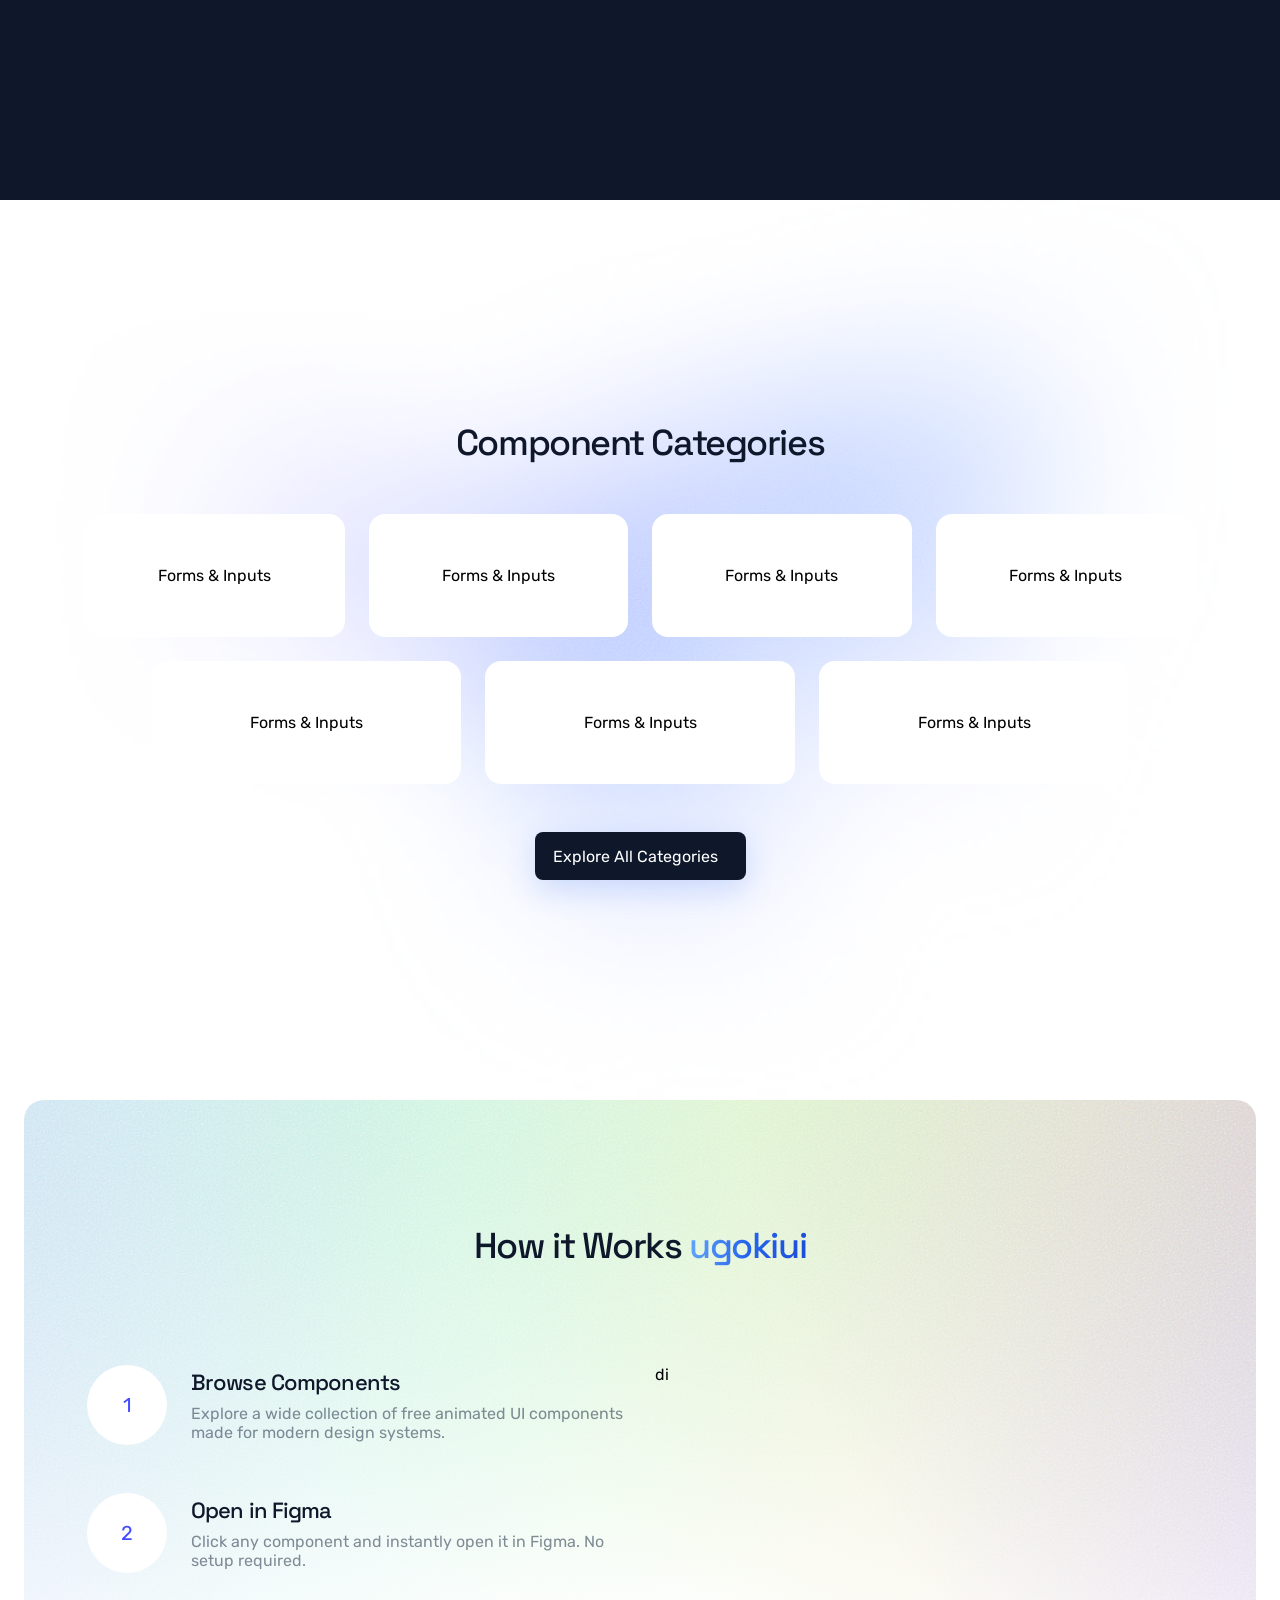
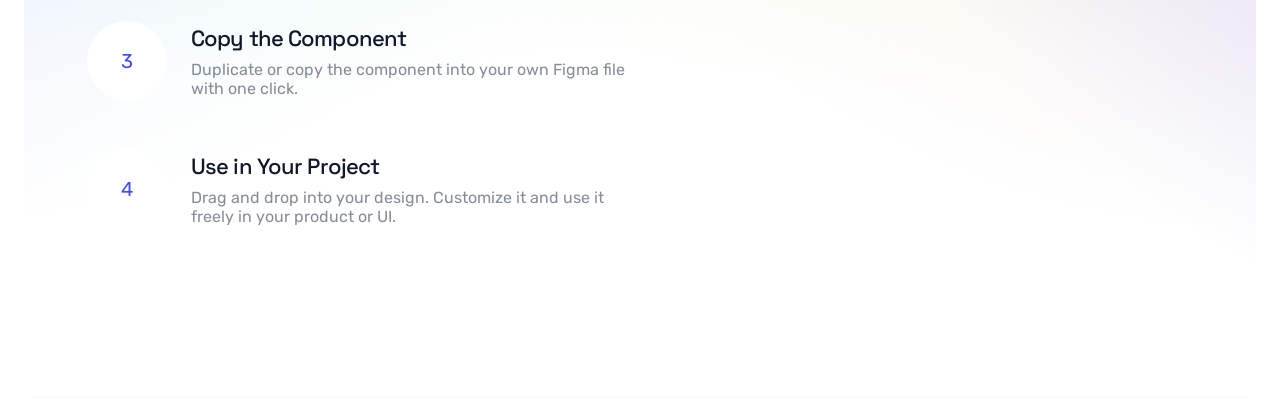
==== commit 70622f56: "update" ====
--- a/index.html
+++ b/index.html
@@ -83,7 +83,7 @@
     </nav>
   </div>
 
-  <section class="section-h section-bg top-padding-mb">
+  <section class="section-h section-bg top-padding-mb scroll-section">
     <div class="container">
       <div class="row d-flex align-items-centerw">
         <div class="col-lg-6 text-center text-lg-start">
@@ -273,7 +273,9 @@
 
             </div>
           </div>
-          <div class="col-lg-6">s</div>
+          <div class="col-lg-6">
+            di
+          </div>
         </div>
       </div>
     </div>
--- a/css/style.css
+++ b/css/style.css
@@ -507,9 +507,12 @@
 }
 
 .section-bg {
-  background-image: url(../img/banner-bg.webp);
+  background-color: hsl(333, 0%, 100%);
+  background-image: radial-gradient(circle at 0% 0%, hsla(64, 82%, 77%, 0.35) 3%, transparent 40%), radial-gradient(circle at 20% 0%, hsla(5, 77%, 74%, 0.35) 3%, transparent 40%), radial-gradient(circle at 40% 0%, hsla(315, 77%, 74%, 0.35) 3%, transparent 40%), radial-gradient(circle at 60% 0%, hsla(256, 77%, 74%, 0.35) 3%, transparent 40%), radial-gradient(circle at 80% 0%, hsla(191, 77%, 74%, 0.35) 3%, transparent 40%), radial-gradient(circle at 100% 0%, hsla(152, 77%, 74%, 0.35) 3%, transparent 40%), url("../img/banner-bg.webp");
   background-position: center;
   background-size: cover;
+  background-repeat: no-repeat;
+  background-blend-mode: normal;
 }
 
 .top-padding-mb {
@@ -579,6 +582,7 @@
     display: block;
     top: 0;
     left: 0;
+    z-index: 3;
   }
 }
 .box-anima {
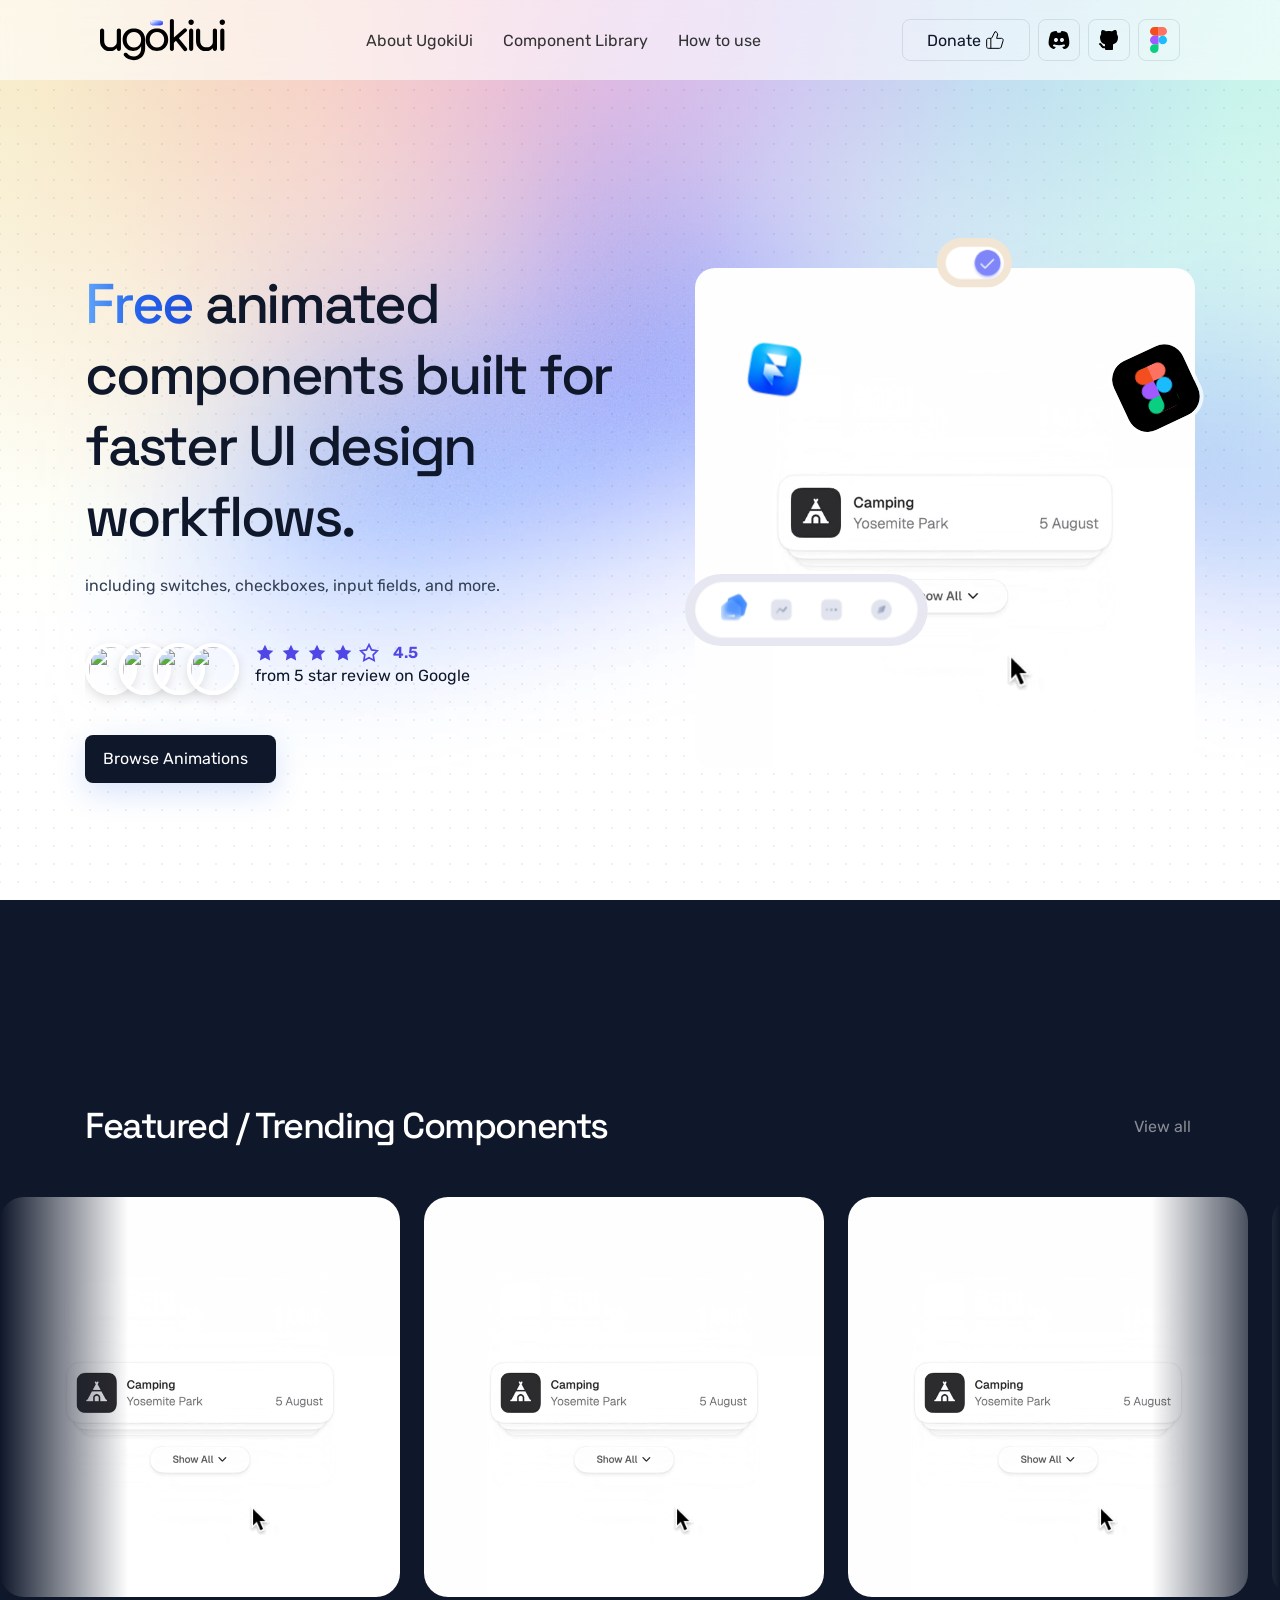
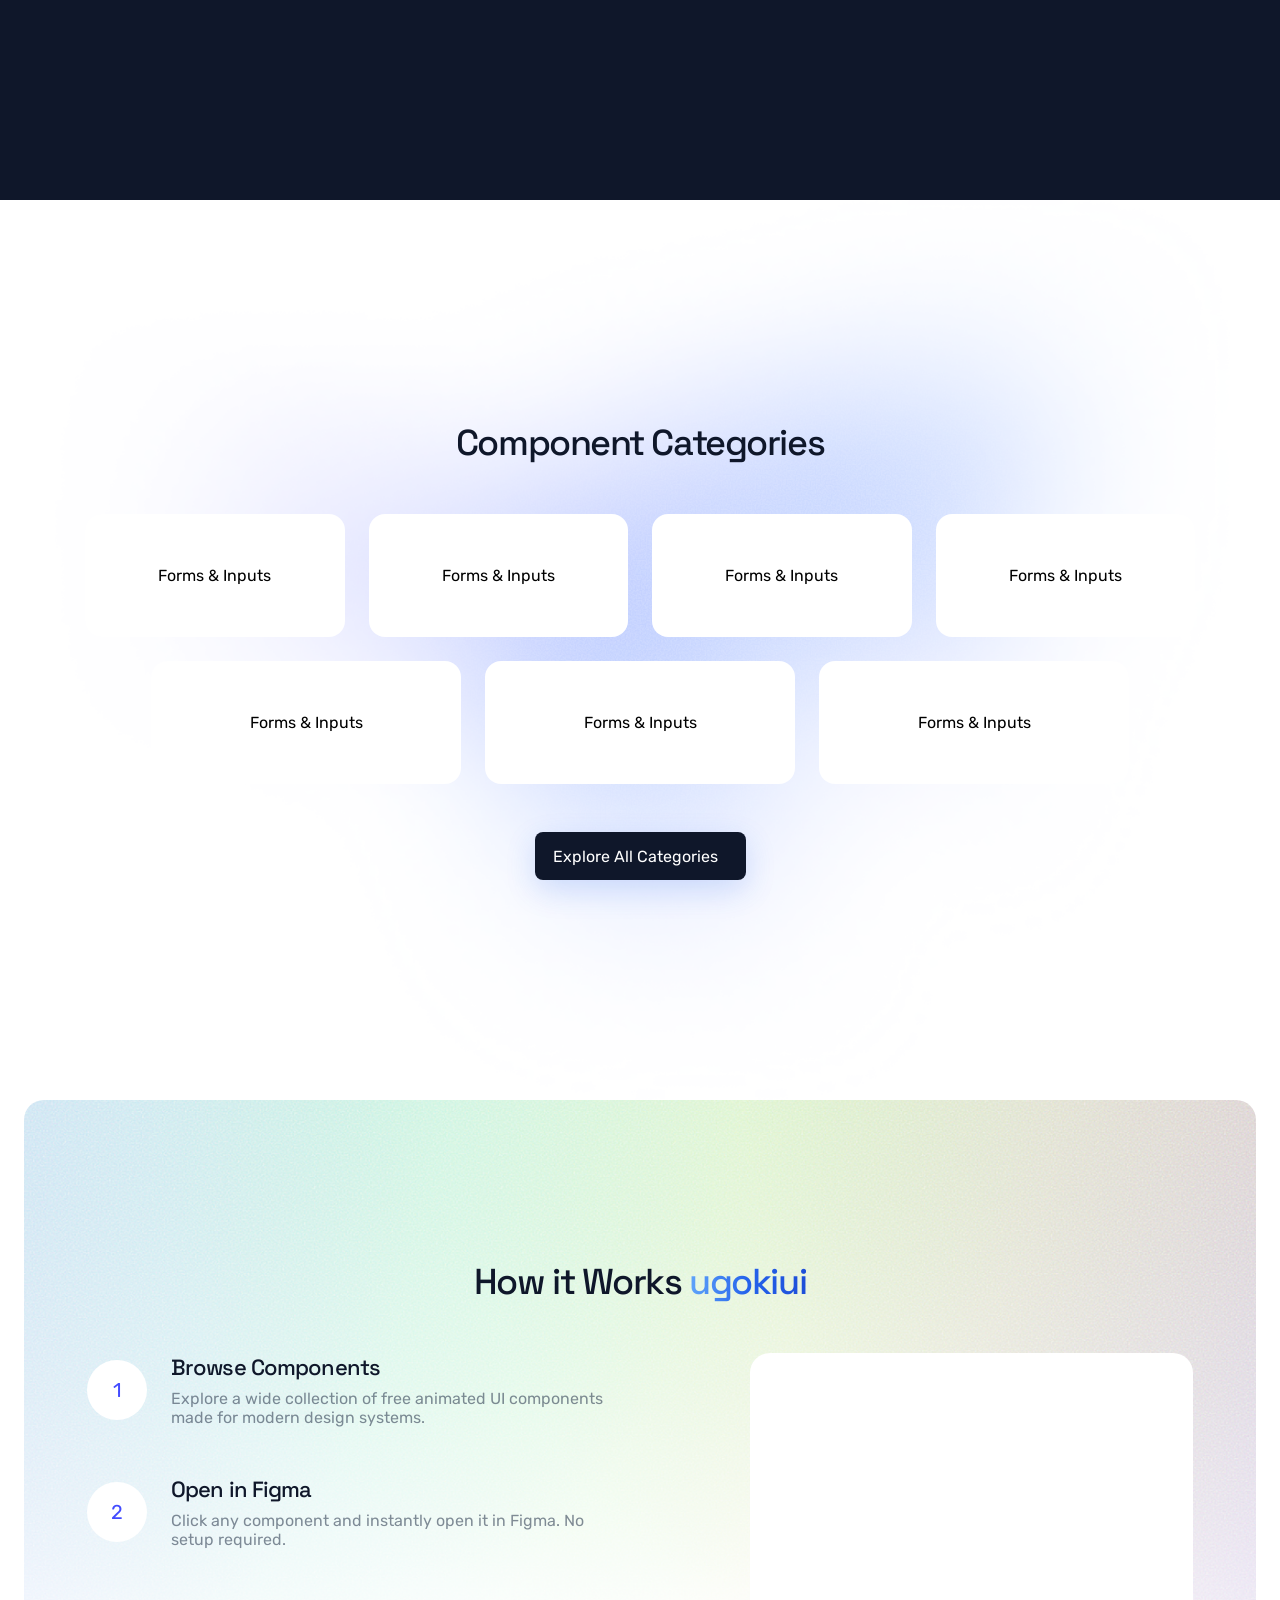
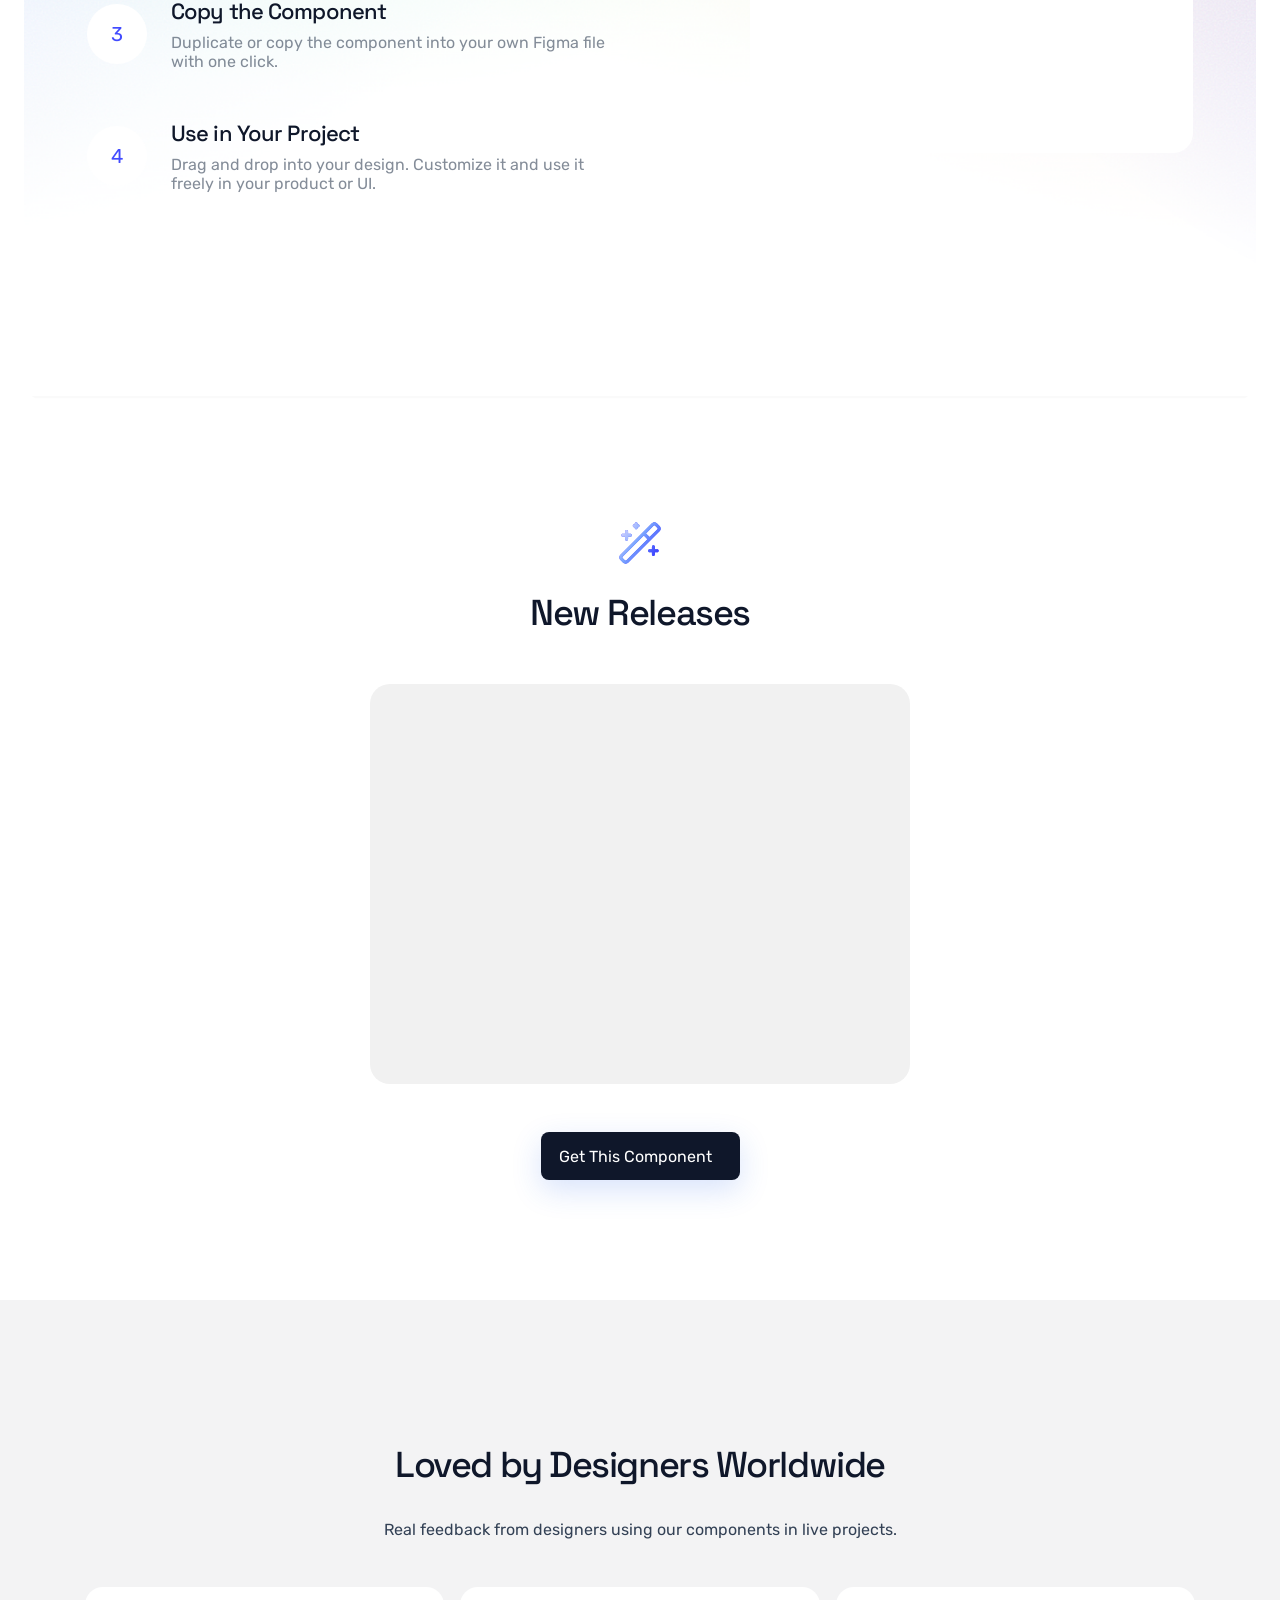
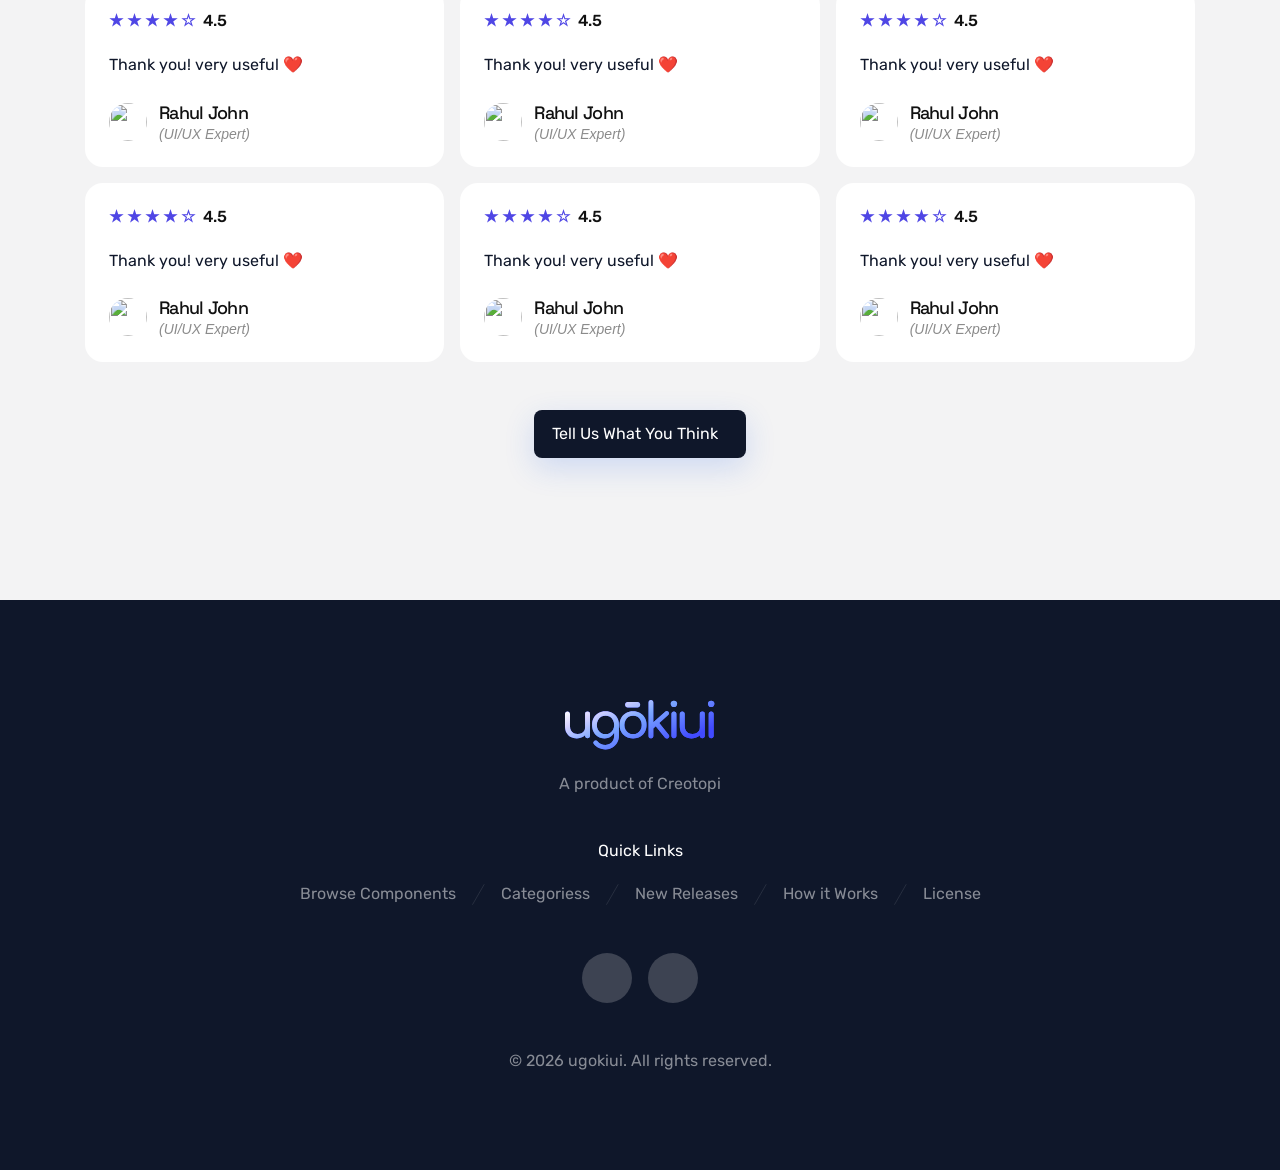
==== commit 74ee6ef0: "update" ====
--- a/index.html
+++ b/index.html
@@ -1,169 +1,201 @@
 <!doctype html>
 <html lang="en">
-
-<head>
-  <meta charset="UTF-8" />
-  <meta name="viewport" content="width=device-width, initial-scale=1.0" />
-  <title>UgokiUi</title>
-  <link rel="stylesheet" href="css/style.css" />
-  <link href="https://fonts.googleapis.com/css2?family=Comfortaa:wght@300..700&display=swap" rel="stylesheet" />
-  <link rel="stylesheet" href="https://cdn.jsdelivr.net/npm/@tabler/icons-webfont@latest/dist/tabler-icons.min.css" />
-</head>
-
-<body>
-  <!-- bg -->
-  <canvas id="dotGrid"></canvas>
-  <!-- end -->
-
-  <header>
-    <a href="/">
-      <img src="img/logo.svg" class="logo" alt="" />
-    </a>
-    <div class="d-none d-lg-block">
-      <div class="menu">
-        <a href="/about.html">About UgokiUi</a>
-        <a href="/component-library.html">Component Library</a>
-        <a href="/how-to-use.html">How to use</a>
-      </div>
+  <head>
+    <meta charset="UTF-8" />
+    <meta name="viewport" content="width=device-width, initial-scale=1.0" />
+    <title>UgokiUi</title>
+    <link rel="stylesheet" href="css/style.css" />
+    <link
+      href="https://fonts.googleapis.com/css2?family=Comfortaa:wght@300..700&display=swap"
+      rel="stylesheet"
+    />
+    <link
+      rel="stylesheet"
+      href="https://cdn.jsdelivr.net/npm/@tabler/icons-webfont@latest/dist/tabler-icons.min.css"
+    />
+  </head>
+
+  <body>
+    <!-- bg -->
+    <canvas id="dotGrid"></canvas>
+    <!-- end -->
+
+    <header>
+      <a href="/">
+        <img src="img/logo.svg" class="logo" alt="" />
+      </a>
+      <div class="d-none d-lg-block">
+        <div class="menu">
+          <a href="/about.html">About UgokiUi</a>
+          <a href="/component-library.html">Component Library</a>
+          <a href="/how-to-use.html">How to use</a>
+        </div>
+      </div>
+      <div class="d-none d-lg-block">
+        <div class="cta-header">
+          <a href="#" class="bt-s-auto g-1">
+            Donate
+            <img src="img/thumb.svg" alt="" />
+          </a>
+          <a href="#" class="bt-icon">
+            <img src="img/discod.svg" alt="" />
+          </a>
+          <a href="#" class="bt-icon">
+            <img src="img/github.svg" alt="" />
+          </a>
+          <a href="#" class="bt-icon">
+            <img src="img/figma.svg" alt="" />
+          </a>
+        </div>
+      </div>
+      <div class="d-lg-none">
+        <a href="#" class="bt-icon" onclick="openMenu()">
+          <i class="ti ti-menu-3"></i>
+        </a>
+      </div>
+    </header>
+
+    <!-- offcanvas -->
+    <div class="offcanvas-backdrop" id="backdrop" onclick="closeMenu()"></div>
+    <!-- Offcanvas -->
+    <div class="offcanvas" id="offcanvas">
+      <div class="offcanvas-header">
+        <button class="close-btn" onclick="closeMenu()">✕</button>
+      </div>
+
+      <nav class="offcanvas-menu">
+        <a href="#">About UgokiUi</a>
+        <a href="#">Component Library</a>
+        <a href="#">How to use</a>
+        <div class="small">
+          <a href="#">FAQ</a>
+          <a href="#">New Releases</a>
+          <a href="#">Donate</a>
+          <a href="#">Terms and Conditions</a>
+        </div>
+
+        <div class="cta-header d-flex g-2">
+          <a href="#" class="bt-icon">
+            <img src="img/discod.svg" alt="" />
+          </a>
+          <a href="#" class="bt-icon">
+            <img src="img/github.svg" alt="" />
+          </a>
+          <a href="#" class="bt-icon">
+            <img src="img/figma.svg" alt="" />
+          </a>
+        </div>
+      </nav>
     </div>
-    <div class="d-none d-lg-block">
-      <div class="cta-header">
-        <a href="#" class="bt-s-auto g-1">
-          Donate
-          <img src="img/thumb.svg" alt="" />
-        </a>
-        <a href="#" class="bt-icon">
-          <img src="img/discod.svg" alt="" />
-        </a>
-        <a href="#" class="bt-icon">
-          <img src="img/github.svg" alt="" />
-        </a>
-        <a href="#" class="bt-icon">
-          <img src="img/figma.svg" alt="" />
-        </a>
-      </div>
-    </div>
-    <div class="d-lg-none">
-      <a href="#" class="bt-icon" onclick="openMenu()">
-        <i class="ti ti-menu-3"></i>
-      </a>
-    </div>
-  </header>
-
-  <!-- offcanvas -->
-  <div class="offcanvas-backdrop" id="backdrop" onclick="closeMenu()"></div>
-  <!-- Offcanvas -->
-  <div class="offcanvas" id="offcanvas">
-    <div class="offcanvas-header">
-      <button class="close-btn" onclick="closeMenu()">✕</button>
-    </div>
-
-    <nav class="offcanvas-menu">
-      <a href="#">About UgokiUi</a>
-      <a href="#">Component Library</a>
-      <a href="#">How to use</a>
-      <div class="small">
-        <a href="#">FAQ</a>
-        <a href="#">New Releases</a>
-        <a href="#">Donate</a>
-        <a href="#">Terms and Conditions</a>
-      </div>
-
-      <div class="cta-header d-flex g-2">
-        <a href="#" class="bt-icon">
-          <img src="img/discod.svg" alt="" />
-        </a>
-        <a href="#" class="bt-icon">
-          <img src="img/github.svg" alt="" />
-        </a>
-        <a href="#" class="bt-icon">
-          <img src="img/figma.svg" alt="" />
-        </a>
-      </div>
-    </nav>
-  </div>
-
-  <section class="section-h section-bg top-padding-mb scroll-section">
-    <div class="container">
-      <div class="row d-flex align-items-centerw">
-        <div class="col-lg-6 text-center text-lg-start">
-          <h1>
-            <span class="gradient-text">Free</span> animated components built
-            for faster UI design workflows.
-          </h1>
-          <p class="py-24">
-            including switches, checkboxes, input fields, and more.
-          </p>
-
-          <div class="review-box py-24 d-flex justify-content-center justify-content-lg-start">
-            <div class="avatar-group">
-              <img class="avatar" src="https://images.unsplash.com/photo-1500648767791-00dcc994a43e?q=80&w=300"
-                alt="" />
-              <img class="avatar" src="https://images.unsplash.com/photo-1506794778202-cad84cf45f1d?q=80&w=300"
-                alt="" />
-              <img class="avatar" src="https://images.unsplash.com/photo-1517841905240-472988babdf9?q=80&w=300"
-                alt="" />
-              <img class="avatar" src="https://images.unsplash.com/photo-1494790108377-be9c29b29330?q=80&w=300"
-                alt="" />
-            </div>
-            <div class="review-content">
-              <div class="stars">
-                <div class="star-icons">
-                  <svg class="star" viewBox="0 0 24 24">
-                    <path
-                      d="M12 2L15.09 8.26L22 9.27L17 14.14L18.18 21.02L12 17.77L5.82 21.02L7 14.14L2 9.27L8.91 8.26L12 2Z" />
-                  </svg>
-                  <svg class="star" viewBox="0 0 24 24">
-                    <path
-                      d="M12 2L15.09 8.26L22 9.27L17 14.14L18.18 21.02L12 17.77L5.82 21.02L7 14.14L2 9.27L8.91 8.26L12 2Z" />
-                  </svg>
-                  <svg class="star" viewBox="0 0 24 24">
-                    <path
-                      d="M12 2L15.09 8.26L22 9.27L17 14.14L18.18 21.02L12 17.77L5.82 21.02L7 14.14L2 9.27L8.91 8.26L12 2Z" />
-                  </svg>
-                  <svg class="star" viewBox="0 0 24 24">
-                    <path
-                      d="M12 2L15.09 8.26L22 9.27L17 14.14L18.18 21.02L12 17.77L5.82 21.02L7 14.14L2 9.27L8.91 8.26L12 2Z" />
-                  </svg>
-                  <svg class="star-outline" viewBox="0 0 24 24">
-                    <path
-                      d="M12 2L15.09 8.26L22 9.27L17 14.14L18.18 21.02L12 17.77L5.82 21.02L7 14.14L2 9.27L8.91 8.26L12 2Z" />
-                  </svg>
-                </div>
-                <span class="rating">4.5</span>
-              </div>
-              <p class="review-text">from 5 star review on Google</p>
+
+    <section class="section-h section-bg top-padding-mb">
+      <div class="container fix-dot">
+        <div class="row d-flex flex-column flex-lg-row align-items-centerw">
+          <div class="col-lg-6 text-center text-lg-start">
+            <h1>
+              <span class="gradient-text">Free</span> animated components built
+              for faster UI design workflows.
+            </h1>
+            <p class="py-24">
+              including switches, checkboxes, input fields, and more.
+            </p>
+
+            <div
+              class="review-box py-24 d-flex justify-content-center justify-content-lg-start"
+            >
+              <div class="avatar-group">
+                <img
+                  class="avatar"
+                  src="https://images.unsplash.com/photo-1500648767791-00dcc994a43e?q=80&w=300"
+                  alt=""
+                />
+                <img
+                  class="avatar"
+                  src="https://images.unsplash.com/photo-1506794778202-cad84cf45f1d?q=80&w=300"
+                  alt=""
+                />
+                <img
+                  class="avatar"
+                  src="https://images.unsplash.com/photo-1517841905240-472988babdf9?q=80&w=300"
+                  alt=""
+                />
+                <img
+                  class="avatar"
+                  src="https://images.unsplash.com/photo-1494790108377-be9c29b29330?q=80&w=300"
+                  alt=""
+                />
+              </div>
+              <div class="review-content">
+                <div class="stars">
+                  <div class="star-icons">
+                    <svg class="star" viewBox="0 0 24 24">
+                      <path
+                        d="M12 2L15.09 8.26L22 9.27L17 14.14L18.18 21.02L12 17.77L5.82 21.02L7 14.14L2 9.27L8.91 8.26L12 2Z"
+                      />
+                    </svg>
+                    <svg class="star" viewBox="0 0 24 24">
+                      <path
+                        d="M12 2L15.09 8.26L22 9.27L17 14.14L18.18 21.02L12 17.77L5.82 21.02L7 14.14L2 9.27L8.91 8.26L12 2Z"
+                      />
+                    </svg>
+                    <svg class="star" viewBox="0 0 24 24">
+                      <path
+                        d="M12 2L15.09 8.26L22 9.27L17 14.14L18.18 21.02L12 17.77L5.82 21.02L7 14.14L2 9.27L8.91 8.26L12 2Z"
+                      />
+                    </svg>
+                    <svg class="star" viewBox="0 0 24 24">
+                      <path
+                        d="M12 2L15.09 8.26L22 9.27L17 14.14L18.18 21.02L12 17.77L5.82 21.02L7 14.14L2 9.27L8.91 8.26L12 2Z"
+                      />
+                    </svg>
+                    <svg class="star-outline" viewBox="0 0 24 24">
+                      <path
+                        d="M12 2L15.09 8.26L22 9.27L17 14.14L18.18 21.02L12 17.77L5.82 21.02L7 14.14L2 9.27L8.91 8.26L12 2Z"
+                      />
+                    </svg>
+                  </div>
+                  <span class="rating">4.5</span>
+                </div>
+                <p class="review-text">from 5 star review on Google</p>
+              </div>
+            </div>
+
+            <div
+              class="d-flex mt-16 justify-content-center justify-content-lg-start"
+            >
+              <a href="#" class="btn-primary"
+                >Browse Animations<i class="ti ti-layout-grid"></i
+              ></a>
             </div>
           </div>
-
-          <div class="d-flex mt-16 justify-content-center justify-content-lg-start">
-            <a href="#" class="btn-primary">Browse Animations<i class="ti ti-layout-grid"></i></a>
+          <div class="col-lg-6 d-none d-lg-block">
+            <div class="d-flex justify-content-end position-relative">
+              <div class="overflow-top">
+                <img class="floating-frame" src="img/frame.svg" alt="" />
+              </div>
+              <div class="box-anima">
+                <img src="img/animation.gif" class="hero-img" alt="" />
+              </div>
+            </div>
           </div>
         </div>
-        <div class="col-lg-6 d-none d-lg-block">
-          <div class="d-flex justify-content-end position-relative">
-            <div class="overflow-top">
-              <img class="floating-frame" src="img/frame.svg" alt="" />
-            </div>
-            <div class="box-anima">
-              <img src="img/animation.gif" class="hero-img" alt="" />
-            </div>
-          </div>
-        </div>
-      </div>
-    </div>
-  </section>
-
-  <section class="section-h flex-column bg-navy">
-    <div class="container">
+      </div>
+    </section>
+
+    <section class="section-h flex-column bg-navy">
+      <div class="container">
+        <div
+          class="d-flex justify-content-between mb-48 flex-column flex-lg-row align-items-center g-4 text-center text-lg-start"
+        >
+          <h3 class="text-white">Featured / Trending Components</h3>
+          <a href="#" class="text-white opacity-50 d-flex align-items-center"
+            >View all&nbsp;<i class="ti ti-arrow-up-right"></i
+          ></a>
+        </div>
+      </div>
       <div
-        class="d-flex justify-content-between mb-48 flex-column flex-lg-row align-items-center g-4 text-center text-lg-start">
-        <h3 class="text-white">Featured / Trending Components</h3>
-        <a href="#" class="text-white opacity-50 d-flex align-items-center">View all&nbsp;<i
-            class="ti ti-arrow-up-right"></i></a>
-      </div>
-    </div>
-    <div class="slider-viewport" style="
+        class="slider-viewport"
+        style="
           width: 100%;
           overflow: hidden;
           position: relative;
@@ -181,109 +213,310 @@
             #000 90%,
             transparent
           );
-        ">
-      <div class="slider-track" style="
+        "
+      >
+        <div
+          class="slider-track"
+          style="
             display: flex;
             gap: 1.5rem;
             width: max-content;
             animation: infiniteScroll 25s linear infinite;
-          ">
-        <img class="slider-card-img" src="img/animation.gif" alt="Camping Component" />
-        <img class="slider-card-img" src="img/animation.gif" alt="User Research Accordion" />
-        <img class="slider-card-img" src="img/animation.gif" alt="Email Notification Component" />
-        <img class="slider-card-img" src="img/animation.gif" alt="AI Hexagon Generator" />
-        <img class="slider-card-img" src="img/animation.gif" alt="Camping Component Copy" />
-        <img class="slider-card-img" src="img/animation.gif" alt="User Research Accordion Copy" />
-        <img class="slider-card-img" src="img/animation.gif" alt="Email Notification Component Copy" />
-        <img class="slider-card-img" src="img/animation.gif" alt="AI Hexagon Generator Copy" />
-      </div>
-    </div>
-  </section>
-
-  <section class="section-h bg-category position-relative scroll-section">
-    <div class="container">
-      <h3 class="text-dark text-center mb-48">Component Categories</h3>
-      <div class="d-flex flex-column flex-lg-row g-4 justify-content-center">
-        <div class="box-category">Forms & Inputs</div>
-        <div class="box-category">Forms & Inputs</div>
-        <div class="box-category">Forms & Inputs</div>
-        <div class="box-category">Forms & Inputs</div>
-      </div>
-      <div class="d-flex flex-column flex-lg-row g-4 justify-content-center mt-24">
-        <div class="box-category">Forms & Inputs</div>
-        <div class="box-category">Forms & Inputs</div>
-        <div class="box-category">Forms & Inputs</div>
-      </div>
-      <div class="d-flex mt-16 justify-content-center mt-48">
-        <a href="#" class="btn-primary">Explore All Categories<i class="ti ti-layout-grid"></i></a>
-      </div>
-    </div>
-  </section>
-
-  <section class="section-h p-24">
-    <div class="section-c p-48 center-position">
-      <h3 class="mb-48 text-center">
-        How it Works <span class="gradient-text">ugokiui</span>
-      </h3>
-      <div class="container mt-48">
-        <div class="row">
+          "
+        >
+          <img
+            class="slider-card-img"
+            src="img/animation.gif"
+            alt="Camping Component"
+          />
+          <img
+            class="slider-card-img"
+            src="img/animation.gif"
+            alt="User Research Accordion"
+          />
+          <img
+            class="slider-card-img"
+            src="img/animation.gif"
+            alt="Email Notification Component"
+          />
+          <img
+            class="slider-card-img"
+            src="img/animation.gif"
+            alt="AI Hexagon Generator"
+          />
+          <img
+            class="slider-card-img"
+            src="img/animation.gif"
+            alt="Camping Component Copy"
+          />
+          <img
+            class="slider-card-img"
+            src="img/animation.gif"
+            alt="User Research Accordion Copy"
+          />
+          <img
+            class="slider-card-img"
+            src="img/animation.gif"
+            alt="Email Notification Component Copy"
+          />
+          <img
+            class="slider-card-img"
+            src="img/animation.gif"
+            alt="AI Hexagon Generator Copy"
+          />
+        </div>
+      </div>
+    </section>
+
+    <section class="section-h bg-category position-relative scroll-section">
+      <div class="container">
+        <h3 class="text-dark text-center mb-48">Component Categories</h3>
+        <div class="d-flex flex-column flex-lg-row g-4 justify-content-center">
+          <div class="box-category">Forms & Inputs</div>
+          <div class="box-category">Forms & Inputs</div>
+          <div class="box-category">Forms & Inputs</div>
+          <div class="box-category">Forms & Inputs</div>
+        </div>
+        <div
+          class="d-flex flex-column flex-lg-row g-4 justify-content-center mt-24"
+        >
+          <div class="box-category">Forms & Inputs</div>
+          <div class="box-category">Forms & Inputs</div>
+          <div class="box-category">Forms & Inputs</div>
+        </div>
+        <div class="d-flex mt-16 justify-content-center mt-48">
+          <a href="#" class="btn-primary"
+            >Explore All Categories<i class="ti ti-layout-grid"></i
+          ></a>
+        </div>
+      </div>
+    </section>
+
+    <section class="section-h p-24">
+      <div class="section-c p-lg-48 center-position">
+        <h3 class="mb-48 text-center">
+          How it Works <span class="gradient-text">ugokiui</span>
+        </h3>
+        <div class="container mt-lg-48">
+          <div class="row justify-content-between">
+            <div class="col-lg-6">
+              <div class="steps-wrapper">
+                <div class="step-item d-flex g-4 align-items-center mb-48">
+                  <div class="circle">1</div>
+                  <div class="d-flex g-2 flex-column">
+                    <h4>Browse Components</h4>
+                    <p class="opacity-60">
+                      Explore a wide collection of free animated UI components
+                      made for modern design systems.
+                    </p>
+                  </div>
+                </div>
+
+                <div class="step-item d-flex g-4 align-items-center mb-48">
+                  <div class="circle">2</div>
+                  <div class="d-flex g-2 flex-column">
+                    <h4>Open in Figma</h4>
+                    <p class="opacity-60">
+                      Click any component and instantly open it in Figma. No
+                      setup required.
+                    </p>
+                  </div>
+                </div>
+
+                <div class="step-item d-flex g-4 align-items-center mb-48">
+                  <div class="circle">3</div>
+                  <div class="d-flex g-2 flex-column">
+                    <h4>Copy the Component</h4>
+                    <p class="opacity-60">
+                      Duplicate or copy the component into your own Figma file
+                      with one click.
+                    </p>
+                  </div>
+                </div>
+
+                <div class="step-item d-flex g-4 align-items-center mb-48">
+                  <div class="circle">4</div>
+                  <div class="d-flex g-2 flex-column">
+                    <h4>Use in Your Project</h4>
+                    <p class="opacity-60">
+                      Drag and drop into your design. Customize it and use it
+                      freely in your product or UI.
+                    </p>
+                  </div>
+                </div>
+              </div>
+            </div>
+            <div class="col-lg-5">
+              <div class="box-white scroll-section"></div>
+            </div>
+          </div>
+        </div>
+      </div>
+    </section>
+
+    <section class="section-h">
+      <div class="container">
+        <div class="text-center d-flex justify-content-center mb-24">
+          <img src="img/recent.svg" alt="" />
+        </div>
+        <h3 class="text-dark text-center mb-48">New Releases</h3>
+        <div class="row d-flex justify-content-center">
           <div class="col-lg-6">
-            <div class="steps-wrapper">
-
-              <div class="step-item d-flex g-4 align-items-center mb-48">
-                <div class="circle">1</div>
-                <div class="d-flex g-2 flex-column">
-                  <h4>Browse Components</h4>
-                  <p class="opacity-60">
-                    Explore a wide collection of free animated UI components
-                    made for modern design systems.
-                  </p>
-                </div>
-              </div>
-
-              <div class="step-item d-flex g-4 align-items-center mb-48">
-                <div class="circle">2</div>
-                <div class="d-flex g-2 flex-column">
-                  <h4>Open in Figma</h4>
-                  <p class="opacity-60">
-                    Click any component and instantly open it in Figma. No setup required.
-                  </p>
-                </div>
-              </div>
-
-              <div class="step-item d-flex g-4 align-items-center mb-48">
-                <div class="circle">3</div>
-                <div class="d-flex g-2 flex-column">
-                  <h4>Copy the Component</h4>
-                  <p class="opacity-60">
-                    Duplicate or copy the component into your own Figma file with one click.
-                  </p>
-                </div>
-              </div>
-
-              <div class="step-item d-flex g-4 align-items-center mb-48">
-                <div class="circle">4</div>
-                <div class="d-flex g-2 flex-column">
-                  <h4>Use in Your Project</h4>
-                  <p class="opacity-60">
-                    Drag and drop into your design. Customize it and use it freely in your product or UI.
-                  </p>
-                </div>
-              </div>
-
+            <div class="new-relese"></div>
+            <div class="d-flex mt-16 justify-content-center mt-48">
+              <a href="#" class="btn-primary"
+                >Get This Component<i class="ti ti-arrow-up-right"></i
+              ></a>
             </div>
           </div>
-          <div class="col-lg-6">
-            di
+        </div>
+      </div>
+    </section>
+
+    <section class="section-h bg-light-gray">
+      <div class="container">
+        <h3 class="text-dark text-center">Loved by Designers Worldwide</h3>
+        <p class="small text-center mb-48">
+          Real feedback from designers using our components in live projects.
+        </p>
+        <section class="review-section">
+          <div class="review-grid">
+            <div class="review-card">
+              <div class="rating">★ ★ ★ ★ ☆ <span>4.5</span></div>
+
+              <p class="review-text py-24">Thank you! very useful ❤️</p>
+
+              <div class="review-user">
+                <img src="https://i.pravatar.cc/40?img=12" alt="" />
+                <div>
+                  <h4>Rahul John</h4>
+                  <span>(UI/UX Expert)</span>
+                </div>
+              </div>
+            </div>
+
+            <div class="review-card">
+              <div class="rating">★ ★ ★ ★ ☆ <span>4.5</span></div>
+
+              <p class="review-text py-24">Thank you! very useful ❤️</p>
+
+              <div class="review-user">
+                <img src="https://i.pravatar.cc/40?img=13" alt="" />
+                <div>
+                  <h4>Rahul John</h4>
+                  <span>(UI/UX Expert)</span>
+                </div>
+              </div>
+            </div>
+
+            <div class="review-card">
+              <div class="rating">★ ★ ★ ★ ☆ <span>4.5</span></div>
+
+              <p class="review-text py-24">Thank you! very useful ❤️</p>
+
+              <div class="review-user">
+                <img src="https://i.pravatar.cc/40?img=14" alt="" />
+                <div>
+                  <h4>Rahul John</h4>
+                  <span>(UI/UX Expert)</span>
+                </div>
+              </div>
+            </div>
+
+            <div class="review-card">
+              <div class="rating">★ ★ ★ ★ ☆ <span>4.5</span></div>
+
+              <p class="review-text py-24">Thank you! very useful ❤️</p>
+
+              <div class="review-user">
+                <img src="https://i.pravatar.cc/40?img=15" alt="" />
+                <div>
+                  <h4>Rahul John</h4>
+                  <span>(UI/UX Expert)</span>
+                </div>
+              </div>
+            </div>
+
+            <div class="review-card">
+              <div class="rating">★ ★ ★ ★ ☆ <span>4.5</span></div>
+
+              <p class="review-text py-24">Thank you! very useful ❤️</p>
+
+              <div class="review-user">
+                <img src="https://i.pravatar.cc/40?img=16" alt="" />
+                <div>
+                  <h4>Rahul John</h4>
+                  <span>(UI/UX Expert)</span>
+                </div>
+              </div>
+            </div>
+
+            <div class="review-card">
+              <div class="rating">★ ★ ★ ★ ☆ <span>4.5</span></div>
+
+              <p class="review-text py-24">Thank you! very useful ❤️</p>
+
+              <div class="review-user">
+                <img src="https://i.pravatar.cc/40?img=17" alt="" />
+                <div>
+                  <h4>Rahul John</h4>
+                  <span>(UI/UX Expert)</span>
+                </div>
+              </div>
+            </div>
           </div>
-        </div>
-      </div>
-    </div>
-  </section>
-
-  <!-- script -->
-  <script src="js/main.js"></script>
-  <!-- end -->
-</body>
-
-</html>+          <div
+            class="d-flex mt-16 justify-content-center mt-48 text-center w-100"
+          >
+            <a href="#" class="btn-primary"
+              >Tell Us What You Think<i class="ti ti-arrow-up-right"></i
+            ></a>
+          </div>
+        </section>
+      </div>
+    </section>
+
+    <footer>
+      <div class="container">
+        <div class="d-flex justify-content-center align-items-center">
+          <img src="img/logo-footer.svg" class="logo" ="" />
+        </div>
+        <div class="text-center text-white opacity-50 mt-24">
+          A product of Creotopi
+        </div>
+
+        <div class="text-center text-white mt-48">Quick Links</div>
+        <div
+          class="d-flex flex-column flex-lg-row g-3 justify-content-center mt-24 text-white opacity-50 text-center"
+        >
+          <a href="#">Browse Components</a>
+          <img src="img/line.svg" class="d-none d-lg-block" alt="" />
+          <a href="#">Categoriess</a>
+          <img src="img/line.svg" class="d-none d-lg-block" alt="" />
+          <a href="#">New Releases</a>
+          <img src="img/line.svg" class="d-none d-lg-block" alt="" />
+          <a href="#">How it Works</a>
+          <img src="img/line.svg" class="d-none d-lg-block" alt="" />
+          <a href="#">License</a>
+        </div>
+
+        <div class="d-flex g-3 mt-48 social justify-content-center">
+          <a href="#">
+            <i class="ti ti-brand-instagram"></i>
+          </a>
+          <a href="#">
+            <i class="ti ti-brand-figma"></i>
+          </a>
+        </div>
+
+        <div class="text-center text-white opacity-50 mt-48">
+          © 2026 ugokiui. All rights reserved.
+        </div>
+      </div>
+    </footer>
+
+    <!-- script -->
+    <script src="js/main.js"></script>
+    <!-- end -->
+  </body>
+</html>
--- a/css/style.css
+++ b/css/style.css
@@ -81,7 +81,7 @@
 input:focus,
 textarea:focus,
 select:focus {
-  border-color: #2563EB;
+  border-color: #2563eb;
   box-shadow: 0 0 0 4px rgba(37, 99, 235, 0.12);
 }
 
@@ -207,6 +207,10 @@
     opacity: 1;
   }
 }
+.w-100 {
+  width: 100%;
+}
+
 .bt-icon {
   display: flex;
   align-items: center;
@@ -546,13 +550,19 @@
   background-size: cover;
   background-position: center;
   width: 100%;
-  height: 100vh;
+  height: auto;
+  padding: 24px;
   border-radius: 20px;
 }
+@media (min-width: 992px) {
+  .section-c {
+    height: 100vh;
+  }
+}
 
 .circle {
-  width: 80px;
-  height: 80px;
+  width: 60px;
+  height: 60px;
   border-radius: 160px;
   display: flex;
   align-items: center;
@@ -560,7 +570,7 @@
   background-color: var(--white);
   flex-shrink: 0;
   font-size: 20px;
-  color: #424BFF;
+  color: #424bff;
 }
 
 .center-position {
@@ -568,6 +578,132 @@
   align-items: center;
   justify-content: center;
   flex-direction: column;
+}
+
+.box-white {
+  background-color: #ffffff;
+  width: 100%;
+  height: 400px;
+  border-radius: 20px;
+}
+
+.new-relese {
+  width: 100%;
+  height: 400px;
+  background-color: #f1f1f1;
+  border-radius: 20px;
+}
+
+.bg-light-gray {
+  background-color: #f3f3f4;
+}
+
+.review-grid {
+  display: grid;
+  grid-template-columns: repeat(3, 1fr);
+  gap: 16px;
+}
+
+.review-card {
+  background: #fff;
+  border-radius: 18px;
+  padding: 24px;
+  transition: 0.3s ease;
+}
+
+.review-card:hover {
+  transform: translateY(-4px);
+}
+
+.rating {
+  color: #4b56ff;
+  font-size: 16px;
+  display: flex;
+  align-items: center;
+  gap: 8px;
+}
+
+.rating span {
+  color: #111;
+  font-size: 16px;
+  font-weight: 500;
+}
+
+.review-text {
+  font-size: 16px;
+  color: #111;
+  line-height: 1.3;
+}
+
+.review-user {
+  display: flex;
+  align-items: center;
+  gap: 12px;
+}
+
+.review-user img {
+  width: 38px;
+  height: 38px;
+  border-radius: 50%;
+  -o-object-fit: cover;
+     object-fit: cover;
+}
+
+.review-user h4 {
+  font-size: 18px;
+  margin: 0;
+  font-weight: 500;
+  color: #111;
+}
+
+.review-user span {
+  color: #8b8b8b;
+  font-size: 14px;
+  font-style: italic;
+}
+
+@media (max-width: 992px) {
+  .review-grid {
+    grid-template-columns: repeat(2, 1fr);
+  }
+}
+@media (max-width: 768px) {
+  .review-grid {
+    grid-template-columns: 1fr;
+  }
+  .review-text {
+    font-size: 16px;
+  }
+  .review-user h4,
+  .review-user span {
+    font-size: 16px;
+  }
+  .rating {
+    font-size: 16px;
+  }
+  .rating span {
+    font-size: 16px;
+  }
+}
+footer {
+  background-color: #0f172a;
+  padding: 100px 0px;
+}
+footer .logo {
+  height: 50px;
+}
+
+.social a {
+  display: flex;
+  width: 50px;
+  height: 50px;
+  border-radius: 160px;
+  background-color: #3d4352;
+  display: flex;
+  align-items: center;
+  justify-content: center;
+  color: var(--white);
+  font-size: 20px;
 }
 
 canvas {
@@ -693,6 +829,11 @@
 
 .step-item:nth-child(4) {
   transition-delay: 0.7s;
+}
+
+.fix-dot {
+  position: relative;
+  z-index: 9;
 }
 
 /* =========================
@@ -1468,27 +1609,27 @@
 .star {
   width: 20px;
   height: 20px;
-  fill: #4F46E5;
+  fill: #4f46e5;
 }
 
 .star-outline {
   width: 20px;
   height: 20px;
   fill: none;
-  stroke: #4F46E5;
+  stroke: #4f46e5;
   stroke-width: 2;
 }
 
 .rating {
   font-size: 16px;
   font-weight: 600;
-  color: #000000;
+  color: #4f46e5;
 }
 
 .review-text {
   font-size: 16px;
   line-height: 1.4;
-  color: #0F172A;
+  color: #0f172a;
 }
 
 /* =========================
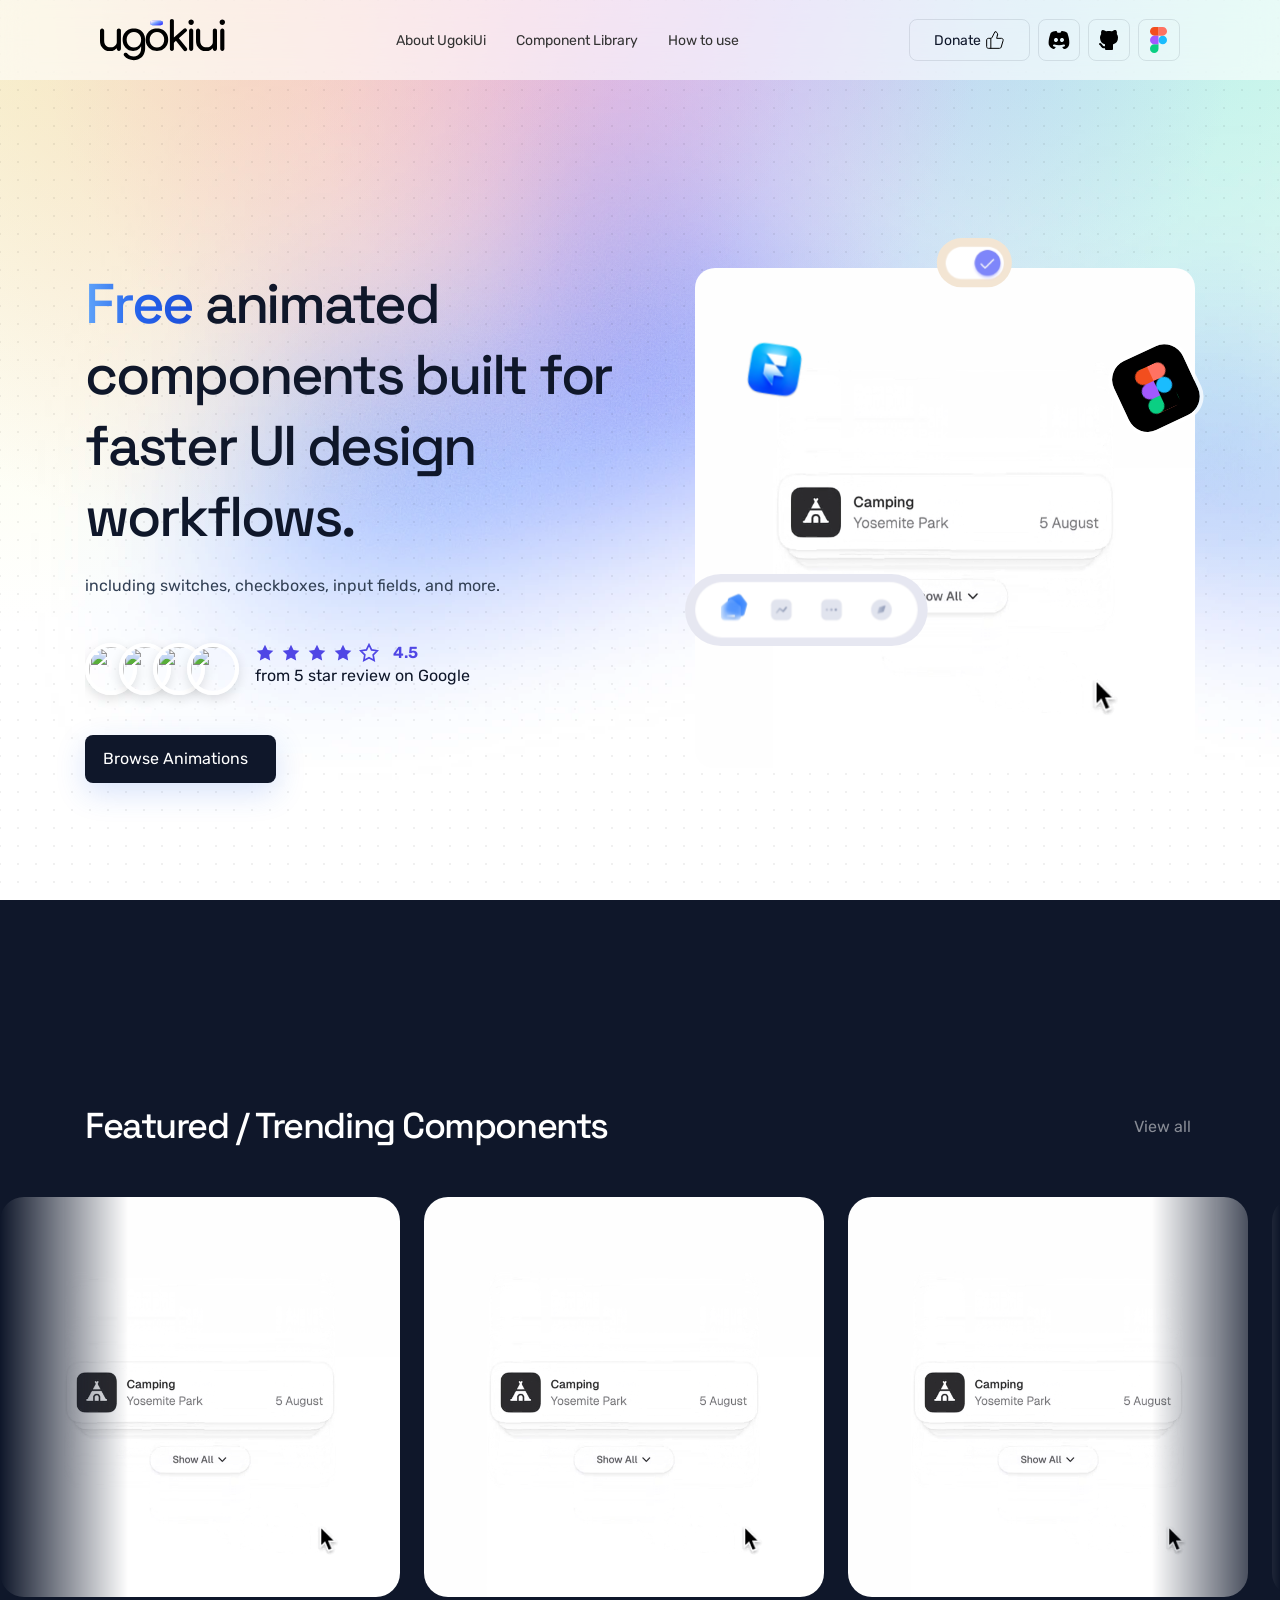
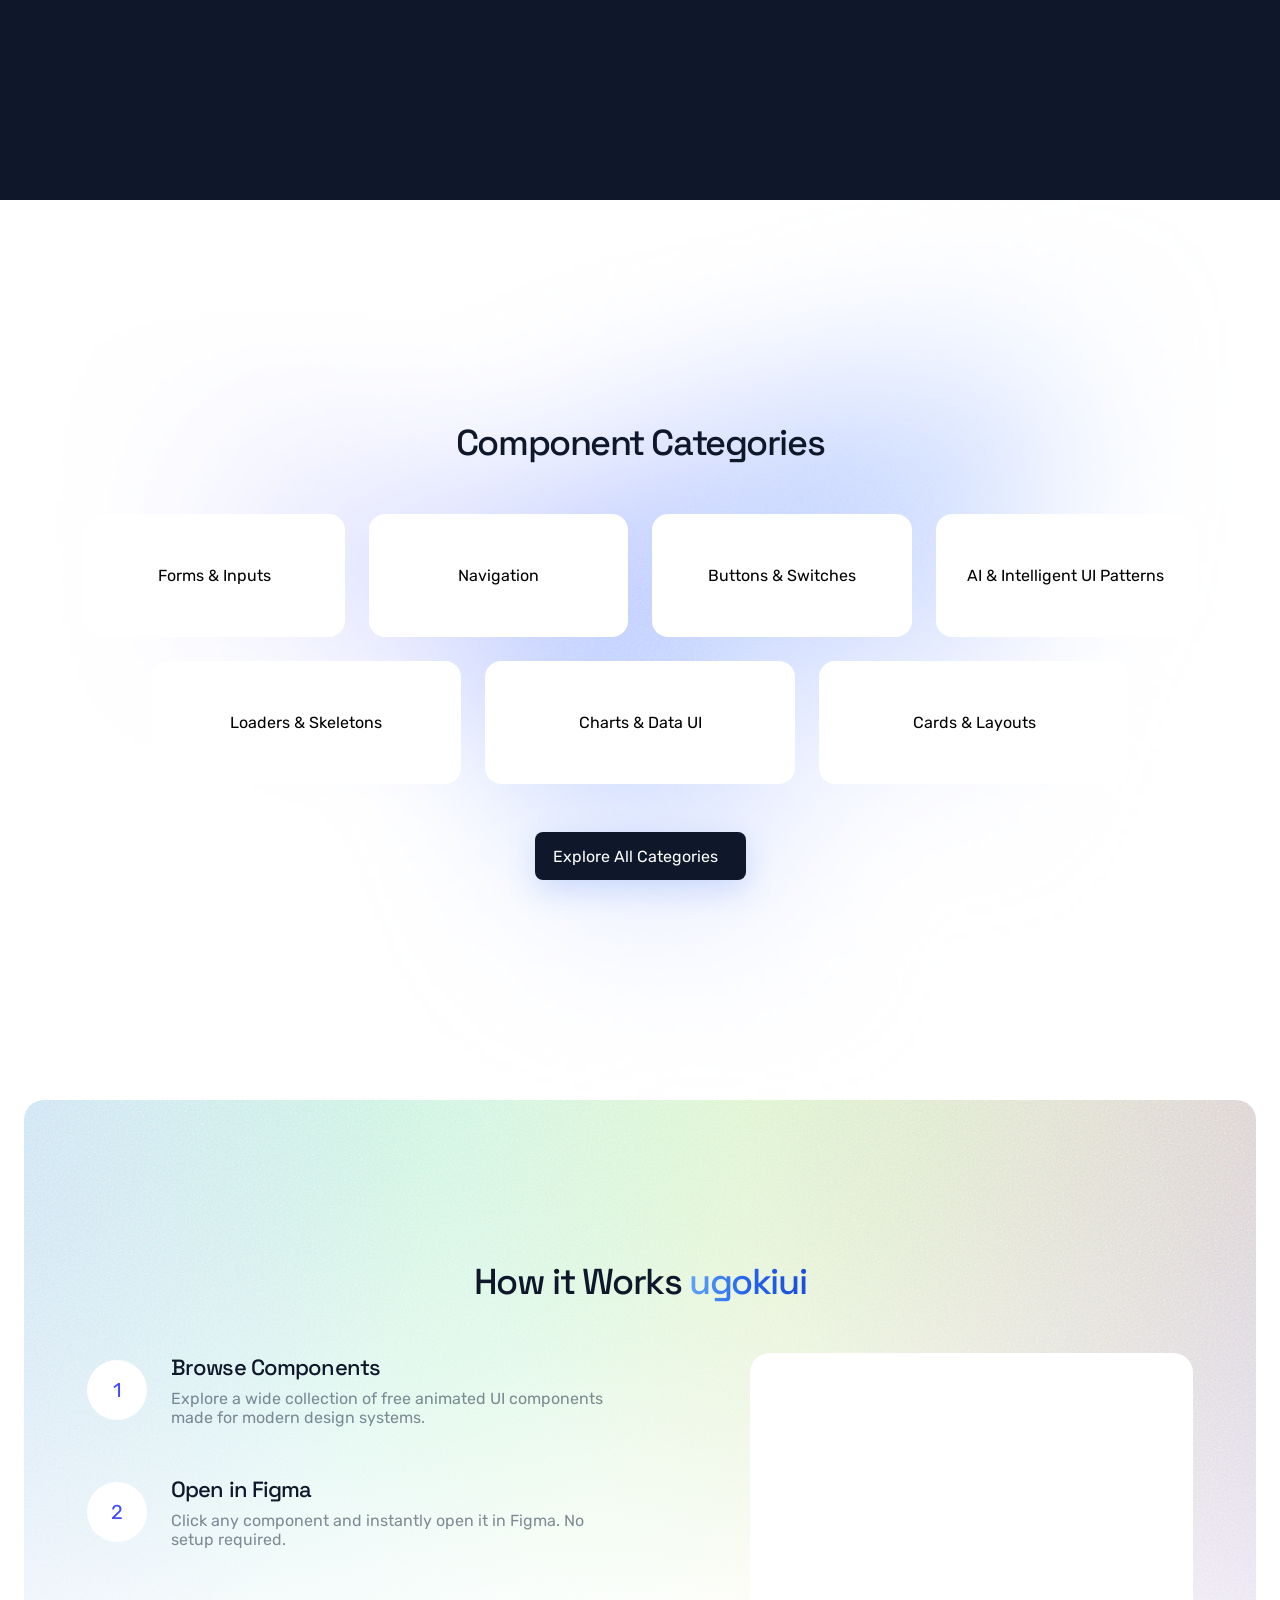
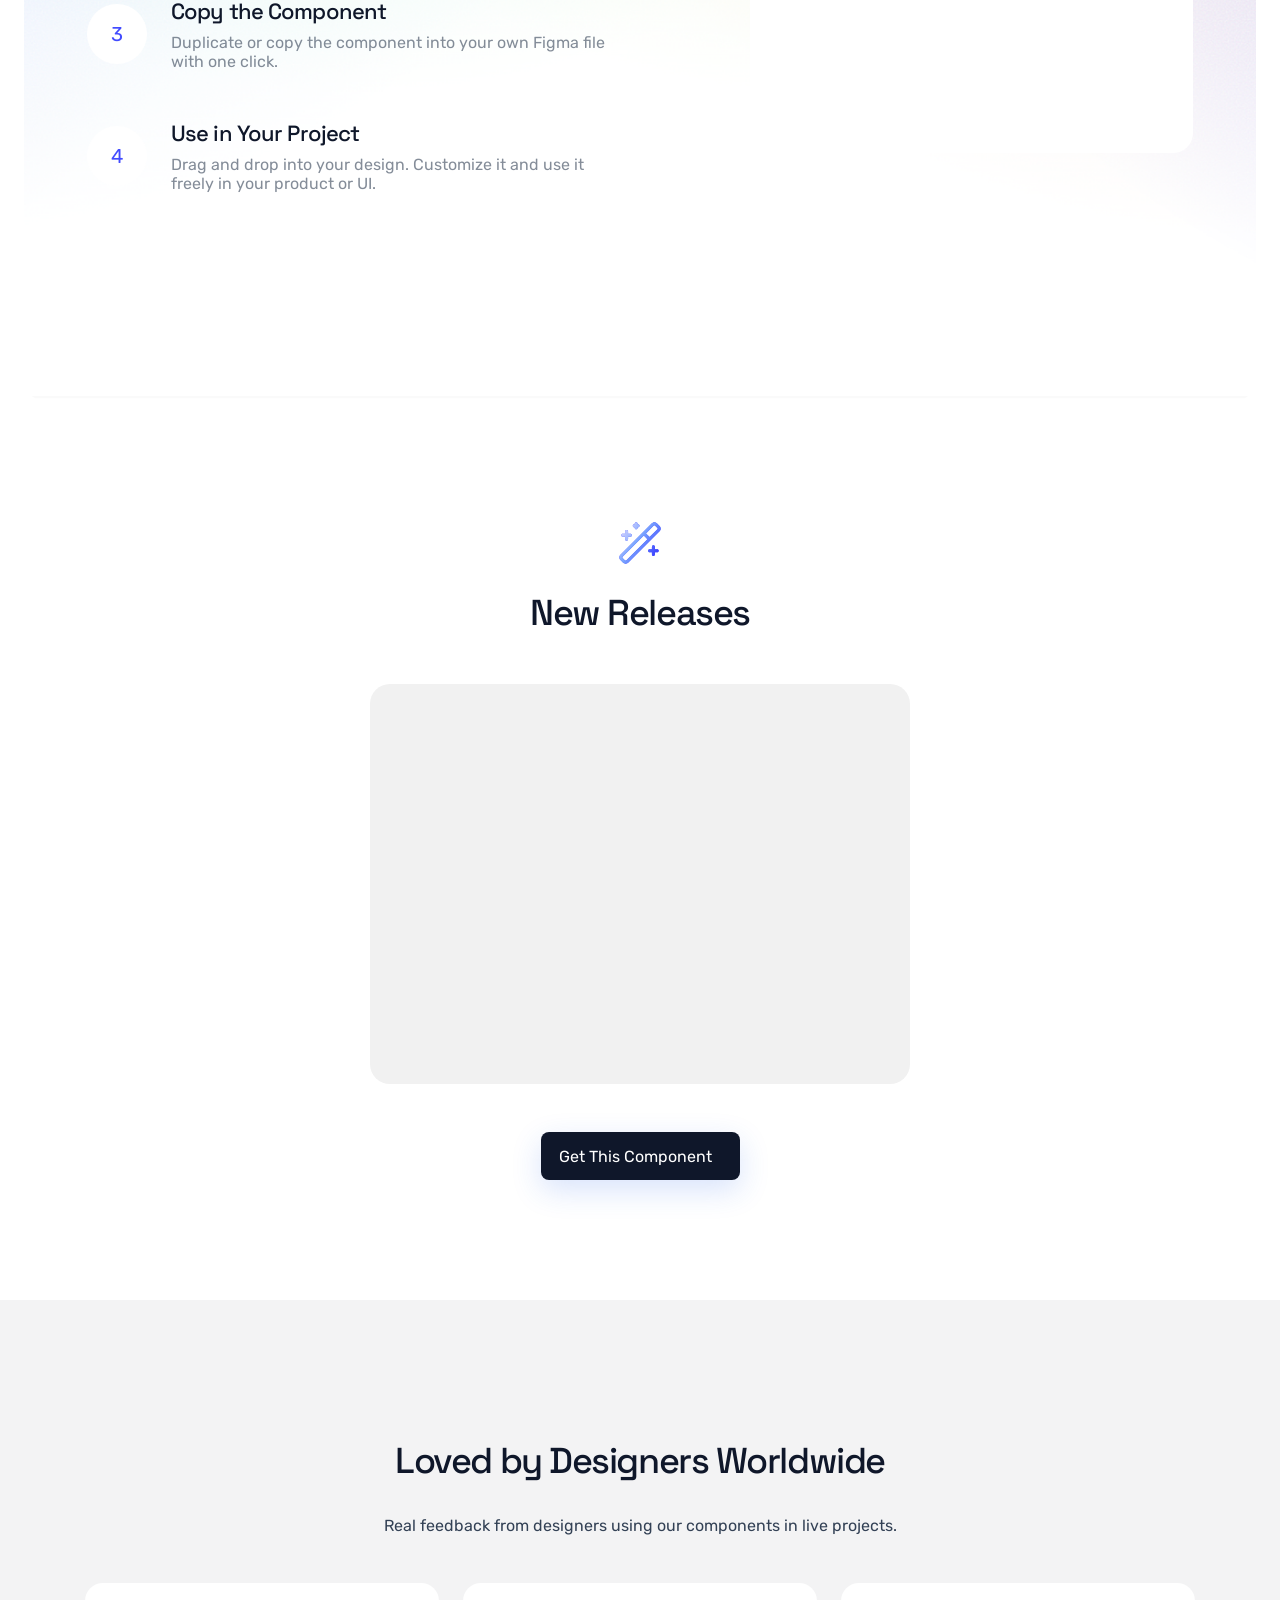
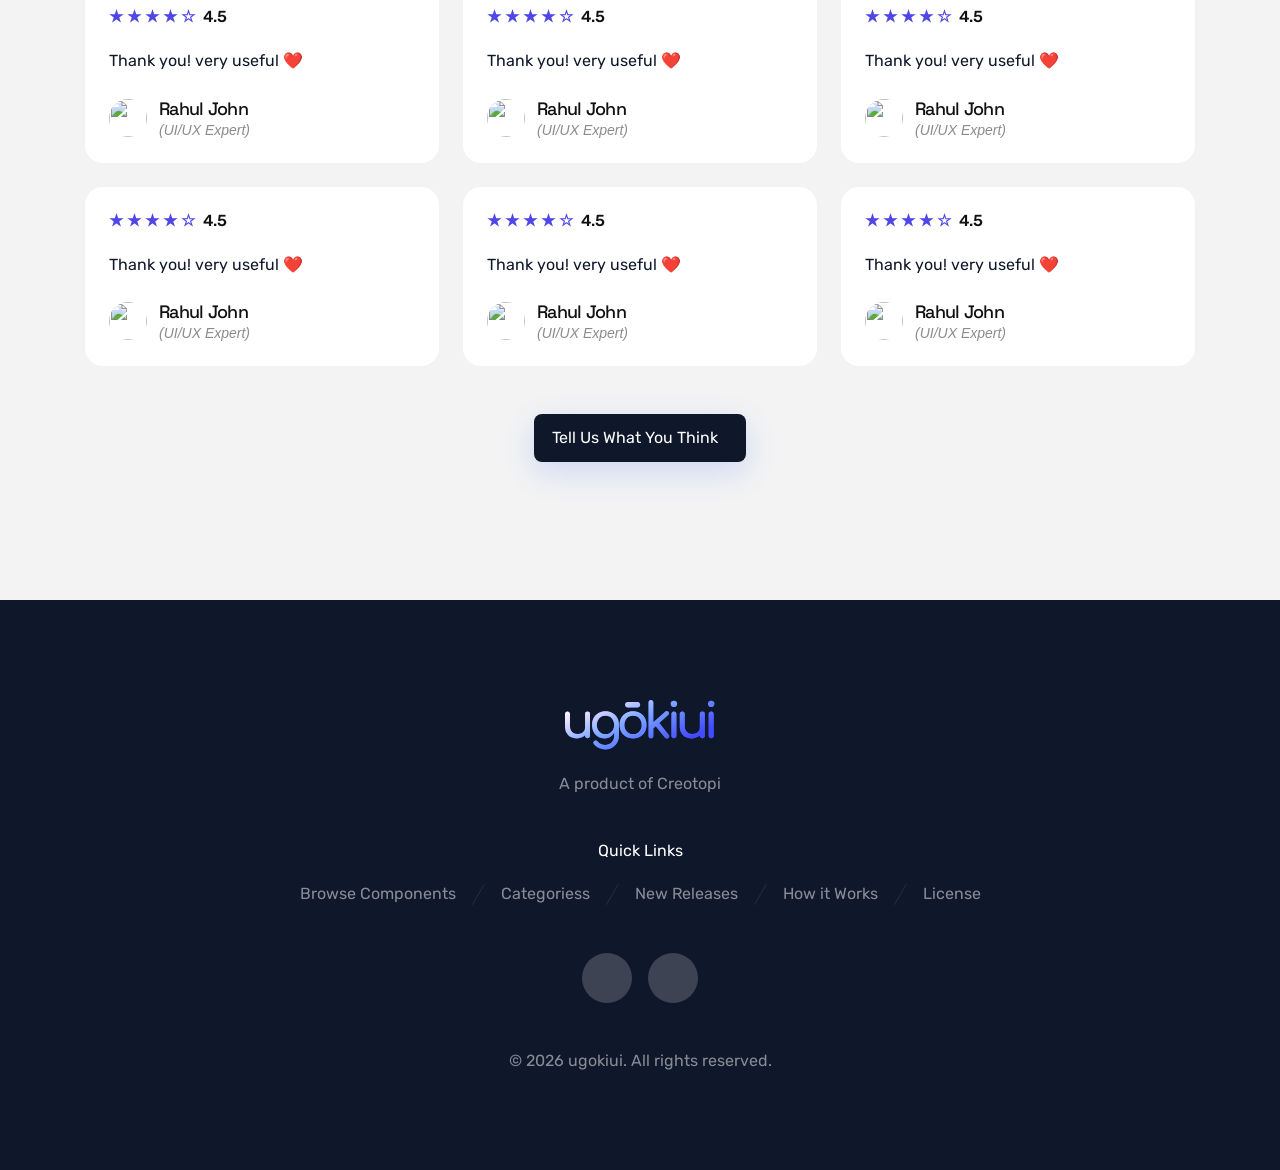
==== commit 4a595407: "update" ====
--- a/index.html
+++ b/index.html
@@ -273,16 +273,16 @@
         <h3 class="text-dark text-center mb-48">Component Categories</h3>
         <div class="d-flex flex-column flex-lg-row g-4 justify-content-center">
           <div class="box-category">Forms & Inputs</div>
-          <div class="box-category">Forms & Inputs</div>
-          <div class="box-category">Forms & Inputs</div>
-          <div class="box-category">Forms & Inputs</div>
+          <div class="box-category">Navigation</div>
+          <div class="box-category">Buttons & Switches</div>
+          <div class="box-category">AI & Intelligent UI Patterns</div>
         </div>
         <div
           class="d-flex flex-column flex-lg-row g-4 justify-content-center mt-24"
         >
-          <div class="box-category">Forms & Inputs</div>
-          <div class="box-category">Forms & Inputs</div>
-          <div class="box-category">Forms & Inputs</div>
+          <div class="box-category">Loaders & Skeletons</div>
+          <div class="box-category">Charts & Data UI</div>
+          <div class="box-category">Cards & Layouts</div>
         </div>
         <div class="d-flex mt-16 justify-content-center mt-48">
           <a href="#" class="btn-primary"
@@ -383,9 +383,7 @@
           <div class="review-grid">
             <div class="review-card">
               <div class="rating">★ ★ ★ ★ ☆ <span>4.5</span></div>
-
               <p class="review-text py-24">Thank you! very useful ❤️</p>
-
               <div class="review-user">
                 <img src="https://i.pravatar.cc/40?img=12" alt="" />
                 <div>
--- a/css/style.css
+++ b/css/style.css
@@ -73,7 +73,7 @@
   width: 100%;
   font: inherit;
   border-radius: 8px;
-  padding: 12px 16px;
+  padding: 12px 0px;
   outline: none;
   transition: 0.3s ease;
 }
@@ -209,6 +209,16 @@
 }
 .w-100 {
   width: 100%;
+}
+
+.search-box input,
+.search-box input:focus,
+.search-box input:active,
+.search-box input:focus-visible {
+  border: none;
+  outline: none;
+  box-shadow: none;
+  background: transparent;
 }
 
 .bt-icon {
@@ -240,6 +250,7 @@
   border: 1px solid rgba(15, 23, 42, 0.1);
   color: var(--black);
   transition: background-color 0.3s ease;
+  font-size: 14px;
 }
 .bt-s-auto:hover {
   background: rgba(15, 23, 42, 0.05);
@@ -256,7 +267,7 @@
   width: -moz-fit-content;
   width: fit-content;
   height: 48px;
-  background: #0F172A;
+  background: #0f172a;
   border-radius: 8px;
   flex: none;
   order: 2;
@@ -295,13 +306,16 @@
   gap: 30px;
 }
 header .menu a {
-  font-size: 16px;
+  font-size: 14px;
   font-weight: 400;
   color: #333;
   transition: color 0.3s ease;
 }
 header .menu a:hover {
-  color: #007BFF;
+  color: #007bff;
+}
+header .menu .active {
+  color: #007bff;
 }
 header .cta-header {
   display: flex;
@@ -322,6 +336,130 @@
   }
 }
 
+.component-search {
+  position: relative;
+}
+
+.component-search > * {
+  position: relative;
+  z-index: 2;
+}
+
+/* tabs */
+.category-tabs {
+  display: flex;
+  gap: 20px;
+  justify-content: center;
+  flex-wrap: wrap;
+  margin-bottom: 50px;
+}
+
+.tab {
+  border: 1px solid #ececec;
+  background: #fff;
+  border-radius: 10px;
+  padding: 16px;
+  font-size: 14px;
+  font-weight: 400;
+  cursor: pointer;
+  transition: 0.3s;
+  white-space: nowrap;
+}
+
+.tab.active {
+  background: #07132d;
+  color: #fff;
+  border-color: #07132d;
+}
+
+/* search */
+.search-wrapper {
+  max-width: 1400px;
+  margin: auto;
+}
+
+.search-box {
+  height: 82px;
+  background: #fff;
+  border-radius: 16px;
+  border: 6px solid rgba(116, 144, 255, 0.12);
+  display: flex;
+  align-items: center;
+  gap: 16px;
+  font-size: 16px;
+  padding: 0 16px;
+  box-shadow: 0 20px 80px rgba(116, 144, 255, 0.12);
+  max-width: 100%;
+  margin: 0px auto;
+}
+@media (min-width: 992px) {
+  .search-box {
+    max-width: 80%;
+  }
+}
+
+.search-icon {
+  width: 28px;
+  height: 28px;
+  color: #111;
+  flex-shrink: 0;
+}
+
+.search-box input {
+  flex: 1;
+  border: none;
+  outline: none;
+  background: none;
+  font-size: 16px;
+  color: #111;
+  font-family: inherit;
+  border: none;
+}
+.search-box input:focus {
+  border: none;
+}
+
+.search-box input::-moz-placeholder {
+  color: #8a8a8a;
+}
+
+.search-box input::placeholder {
+  color: #8a8a8a;
+}
+
+.arrow-icon {
+  width: 26px;
+  height: 26px;
+  color: #111;
+  flex-shrink: 0;
+  cursor: pointer;
+}
+
+@media (max-width: 768px) {
+  .category-tabs {
+    justify-content: flex-start;
+    flex-wrap: nowrap;
+    overflow-x: auto;
+    padding-bottom: 10px;
+    margin-bottom: 16px;
+  }
+  .category-tabs::-webkit-scrollbar {
+    display: none;
+  }
+  .search-box {
+    height: 80px;
+    padding: 0 20px;
+    border-radius: 20px;
+  }
+  .search-box input {
+    font-size: 16px;
+  }
+  .search-icon,
+  .arrow-icon {
+    width: 24px;
+    height: 24px;
+  }
+}
 :root {
   /* Primary Colors */
   --color-primary: #2563eb;
@@ -538,6 +676,12 @@
   display: flex;
   align-items: center;
   justify-content: center;
+  position: relative;
+  overflow: hidden;
+  transition: 0.4s;
+}
+.box-category:hover {
+  cursor: pointer;
 }
 @media (min-width: 992px) {
   .box-category {
@@ -545,6 +689,37 @@
   }
 }
 
+.box-category::before {
+  content: "";
+  position: absolute;
+  inset: -100px;
+  background: radial-gradient(circle at 20% 20%, #7c4dff, transparent 35%), radial-gradient(circle at 80% 20%, #00d4ff, transparent 35%), radial-gradient(circle at 50% 90%, #62ff8f, transparent 35%);
+  opacity: 0;
+  filter: blur(60px);
+  animation: meshMove 8s linear infinite;
+  transition: 0.5s;
+}
+
+.box-category:hover::before {
+  opacity: 0.9;
+}
+
+.box-category > * {
+  position: relative;
+  z-index: 2;
+}
+
+@keyframes meshMove {
+  0% {
+    transform: rotate(0deg) scale(1);
+  }
+  50% {
+    transform: rotate(180deg) scale(1.3);
+  }
+  100% {
+    transform: rotate(360deg) scale(1);
+  }
+}
 .section-c {
   background-image: url(../img/bg-steps.png);
   background-size: cover;
@@ -601,9 +776,26 @@
 .review-grid {
   display: grid;
   grid-template-columns: repeat(3, 1fr);
-  gap: 16px;
-}
-
+  gap: 24px;
+}
+
+@media (max-width: 768px) {
+  .review-grid {
+    display: flex;
+    overflow-x: auto;
+    gap: 16px;
+    padding-bottom: 10px;
+    scroll-snap-type: x mandatory;
+    -webkit-overflow-scrolling: touch;
+  }
+  .review-grid::-webkit-scrollbar {
+    display: none;
+  }
+  .review-card {
+    flex: 0 0 85%;
+    scroll-snap-align: start;
+  }
+}
 .review-card {
   background: #fff;
   border-radius: 18px;
